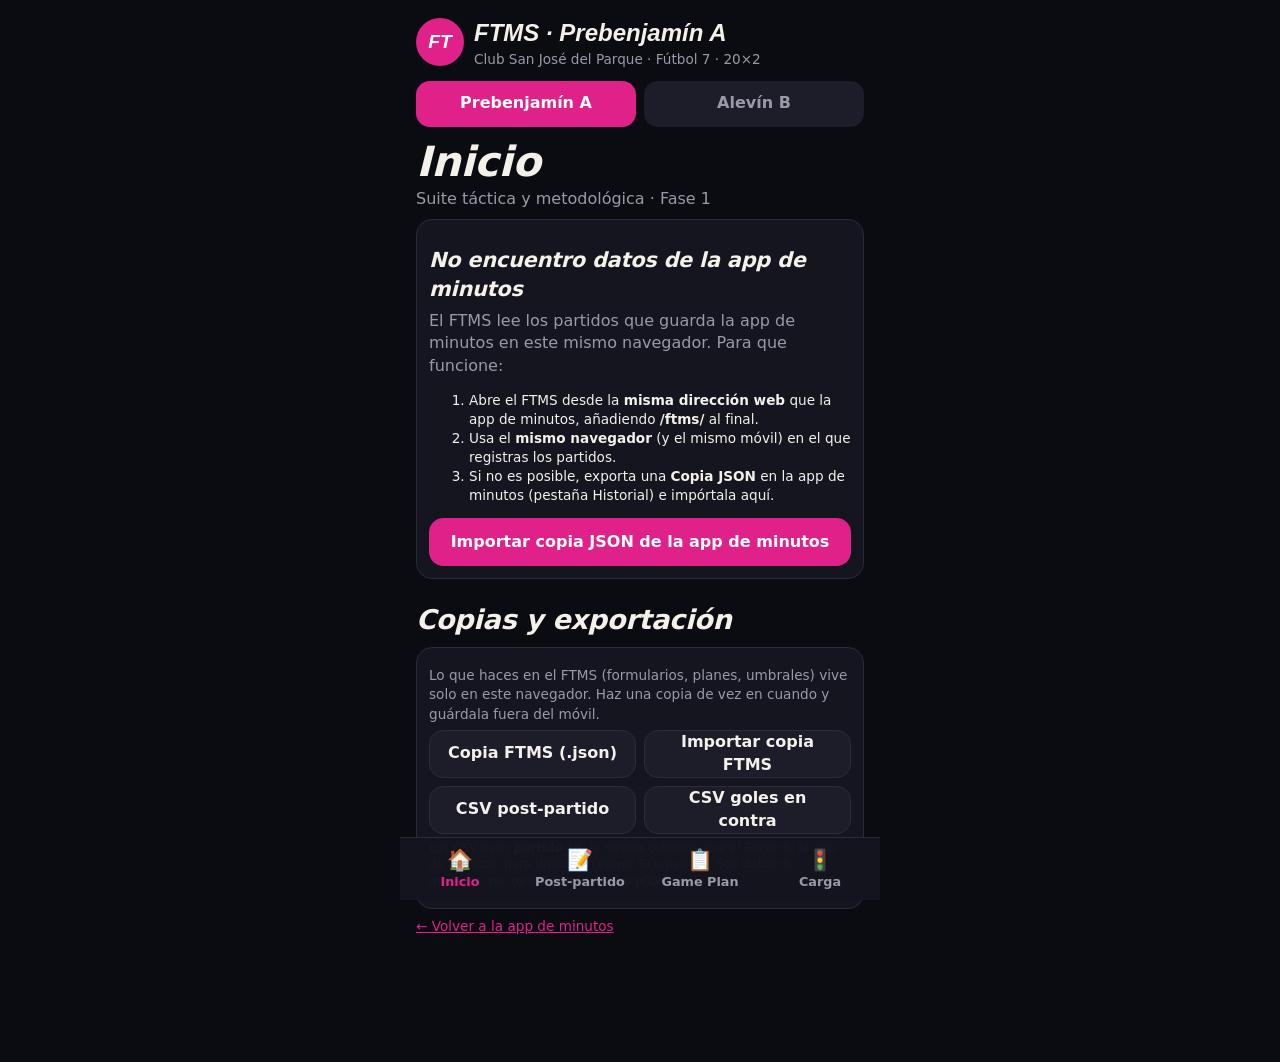
==== ftms/index.html @ c61c35ad "FTMS fase 1: mover a la carpeta ftms/ (index.html + sw.js) Co-Authored-By: Claude Opus 5.5 <noreply@" ====
<!doctype html>
<html lang="es">
<head>
<meta charset="utf-8">
<meta name="viewport" content="width=device-width,initial-scale=1,viewport-fit=cover">
<title>FTMS · San José del Parque</title>
<meta name="theme-color" content="#0b0b12">
<meta name="apple-mobile-web-app-capable" content="yes">
<meta name="mobile-web-app-capable" content="yes">
<meta name="apple-mobile-web-app-status-bar-style" content="black-translucent">
<meta name="apple-mobile-web-app-title" content="FTMS">
<script>
/* /ftms -> /ftms/ : sin la barra final, las rutas relativas (sw.js, ../) apuntarían a la raíz */
(function(){var p=location.pathname;if(!/\/$/.test(p)&&!/\.html?$/.test(p))location.replace(p+'/'+location.search+location.hash)})();
</script>
<style>
:root{--ink:#0b0b12;--panel:#15151f;--panel2:#1d1d2a;--line:#2b2b3b;--chalk:#f3f1ea;--mute:#9b99a8;--turf:#e0218a;--amber:#f4b53f;--red:#ef5350;--green:#3ecf8e;--blue:#5aa9ff}
*{box-sizing:border-box;-webkit-tap-highlight-color:transparent}
html,body{margin:0;background:var(--ink);color:var(--chalk);font-family:"Barlow",system-ui,-apple-system,"Segoe UI",Roboto,sans-serif;font-size:16px;line-height:1.4}
button,input,select,textarea{font:inherit;color:inherit}
button{cursor:pointer;border:0;background:none}
button:disabled{opacity:.4;cursor:default}
main{max-width:30rem;margin:0 auto;padding:16px 16px 120px}
h1,h2,h3{font-family:"Barlow Condensed","Barlow",system-ui,sans-serif;font-style:italic;font-weight:700;letter-spacing:-.01em;margin:0}
h1{font-size:2.6rem;line-height:1}
h2{font-size:1.7rem;margin:22px 0 8px}
h3{font-size:1.3rem;margin:14px 0 6px}
p{margin:6px 0}
.mute{color:var(--mute)}.small{font-size:.85rem}.xs{font-size:.75rem}.b{font-weight:700}
.card{background:var(--panel);border:1px solid var(--line);border-radius:16px;padding:12px;margin:8px 0}
.row{display:flex;align-items:center;gap:8px}.wrap{flex-wrap:wrap}.grow{flex:1;min-width:0}
.grid2{display:grid;grid-template-columns:1fr 1fr;gap:8px}
.btn{min-height:48px;border-radius:14px;padding:0 14px;background:var(--panel2);border:1px solid var(--line);font-weight:700}
.btn.pri{background:var(--turf);border-color:var(--turf);color:#fff}
.btn.ok{background:var(--green);border-color:var(--green);color:var(--ink)}
.btn.w{width:100%}
.chip{min-height:40px;padding:0 12px;border-radius:999px;background:var(--panel2);border:1px solid var(--line);font-weight:600;font-size:.9rem}
.chip.on{background:var(--turf);border-color:var(--turf);color:#fff}
.inp{width:100%;min-height:46px;border-radius:12px;background:var(--ink);border:1px solid var(--line);padding:0 12px;color:var(--chalk)}
textarea.inp{padding:10px 12px;min-height:80px;resize:vertical}
label.f{display:block;color:var(--mute);font-size:.85rem;margin-top:8px}
label.f>.inp{margin-top:4px;color:var(--chalk);font-size:1rem}
.tag{display:inline-block;padding:2px 10px;border-radius:999px;font-size:.78rem;font-weight:700}
.t-ok{background:var(--green);color:var(--ink)}.t-pend{background:var(--amber);color:var(--ink)}.t-mute{background:var(--line);color:var(--chalk)}
.res{display:inline-block;min-width:58px;text-align:center;padding:3px 10px;border-radius:999px;font-weight:700}
.res.G{background:var(--green);color:var(--ink)}.res.E{background:var(--amber);color:var(--ink)}.res.P{background:var(--red);color:var(--ink)}
.dot{display:inline-block;width:12px;height:12px;border-radius:50%;flex:none}
.d-rojo{background:var(--red)}.d-ambar{background:var(--amber)}.d-verde{background:var(--green)}.d-bajo{background:var(--blue)}.d-portero{background:var(--mute)}.d-nd{background:var(--line)}
.bar{height:6px;border-radius:6px;background:var(--ink);overflow:hidden;margin-top:6px}.bar>i{display:block;height:100%}
.item{border-left:4px solid var(--line);padding:8px 10px;background:var(--panel2);border-radius:10px;margin:8px 0}
.item.f{border-color:var(--green)}.item.m{border-color:var(--amber)}.item.s{border-color:var(--blue)}
.item .q{color:var(--mute);font-size:.85rem;margin-top:4px}
.item .t{font-size:.9rem;margin-top:6px}
header.top{display:flex;align-items:center;gap:10px;margin-bottom:12px}
header.top .logo{width:48px;height:48px;border-radius:50%;background:var(--turf);display:grid;place-items:center;font-family:"Barlow Condensed",sans-serif;font-weight:700;font-style:italic;font-size:1.2rem;color:#fff;flex:none}
.teams{display:grid;grid-template-columns:1fr 1fr;gap:8px;margin-bottom:14px}
.teams button{min-height:46px;border-radius:14px;font-weight:700;background:var(--panel2);color:var(--mute)}
.teams button.on{background:var(--turf);color:#fff}
nav{position:fixed;bottom:0;left:0;right:0;z-index:30;background:rgba(21,21,31,.97);border-top:1px solid var(--line);display:grid;grid-template-columns:repeat(4,1fr);max-width:30rem;margin:0 auto;padding-bottom:env(safe-area-inset-bottom)}
nav button{min-height:62px;font-weight:700;font-size:.8rem;color:var(--mute)}
nav button span{display:block;font-size:1.3rem;line-height:1.2}
nav button.on{color:var(--turf)}
#toast{position:fixed;left:50%;transform:translateX(-50%);bottom:90px;z-index:60;background:var(--chalk);color:var(--ink);font-weight:700;padding:8px 16px;border-radius:999px;max-width:90%;text-align:center;opacity:0;transition:opacity .2s;pointer-events:none}
.pitch{background:repeating-linear-gradient(180deg,#14532d 0 36px,#166534 36px 72px);border-radius:16px;padding:14px 6px;display:flex;flex-direction:column;gap:14px;border:2px solid rgba(255,255,255,.25)}
.prow{display:flex;justify-content:space-around;gap:4px}
.pl{display:flex;flex-direction:column;align-items:center;min-width:0;flex:1;max-width:96px}
.pl .sh{width:38px;height:38px;border-radius:50%;background:var(--turf);color:#fff;display:grid;place-items:center;font-weight:700;border:2px solid #fff}
.pl .sh.gk{background:var(--amber);color:var(--ink)}
.pl .nm{font-weight:700;font-size:.85rem;margin-top:3px;text-align:center;max-width:100%;overflow:hidden;text-overflow:ellipsis;white-space:nowrap;text-shadow:0 1px 2px #000}
.pl .ps{font-size:.68rem;color:#d1fae5}
.over{position:fixed;inset:0;z-index:50;background:var(--ink);overflow:auto}
.over main{padding-bottom:40px}
.big{font-size:1.25rem;font-weight:700}
.cons{counter-reset:c;list-style:none;padding:0;margin:0}
.cons li{counter-increment:c;display:flex;gap:10px;align-items:flex-start;font-size:1.25rem;font-weight:700;margin:10px 0}
.cons li::before{content:counter(c);flex:none;width:34px;height:34px;border-radius:50%;background:var(--turf);color:#fff;display:grid;place-items:center;font-family:"Barlow Condensed",sans-serif;font-style:italic}
table{width:100%;border-collapse:collapse;font-size:.88rem}
td,th{padding:6px 4px;border-top:1px solid var(--line);text-align:center}
th{color:var(--mute);font-weight:600;border-top:0}
td:first-child,th:first-child{text-align:left}
.num{font-variant-numeric:tabular-nums}
details>summary{cursor:pointer;font-weight:700}
a{color:var(--turf)}
</style>
</head>
<body>
<main id="app"></main>
<nav id="nav"></nav>
<div id="toast"></div>
<div id="over"></div>
<input id="impMin" type="file" accept=".json,application/json" hidden>
<input id="impFt" type="file" accept=".json,application/json" hidden>
<script>
'use strict';
/* ==========================================================
   FTMS · Football Tactical & Methodological Suite · Fase 1
   Club San José del Parque · Fútbol 7
   - LEE (nunca escribe) los datos de la app de minutos: localStorage 'f7minutos.club.v2'
   - Guarda lo suyo en 'ftms.v1'
   ========================================================== */
const SRC_KEY='f7minutos.club.v2',KEY='ftms.v1',VER=1;
const TEAMS={pre:{name:'Prebenjamín A',half:20,cat:'pre'},ale:{name:'Alevín B',half:25,cat:'ale'}};
const CATS={
 pre:{n:'Prebenjamín',foco:'Juegos reducidos, coordinación, mucha toma de decisión individual y muchos contactos con balón. Mensajes cortos y en positivo.'},
 ale:{n:'Alevín',foco:'Introducción a conceptos grupales: líneas de pase, apoyos, roles por posición y ayudas defensivas.'}};

/* ---- Sistemas de fútbol 7 (los mismos 8 de la app de minutos). formato:'F7' deja sitio para añadir F11 ---- */
const SIS={
 '3-2-1':{fmt:'F7',car:'Equilibrado',idea:'Tres defensas y dos medios: siempre hay apoyos por detrás del balón.',fu:['Vigilancia tras pérdida con 3 por detrás','Salida de balón con varias opciones'],de:['Poca gente en el área rival','El delantero se queda solo si los medios no llegan']},
 '3-1-2':{fmt:'F7',car:'Equilibrado',idea:'Tres atrás, un medio y dos puntas.',fu:['Dos delanteros para presionar la salida rival','Línea de 3 sólida'],de:['Un solo medio: el carril central se abre tras pérdida','Distancias largas entre defensa y ataque']},
 '2-2-2':{fmt:'F7',car:'Ofensivo',idea:'Bloques de dos en cada línea.',fu:['Muchos jugadores cerca del área rival','Parejas fáciles de entender'],de:['Solo 2 defensas: sufre en contraataques','Bandas defensivas descubiertas']},
 '2-3-1':{fmt:'F7',car:'Muy ofensivo',idea:'Línea de tres medios por delante de dos defensas.',fu:['Dominio del centro del campo','Muchas líneas de pase'],de:['Espalda de los medios muy expuesta','Exige mucho esfuerzo de vuelta']},
 '1-3-2':{fmt:'F7',car:'Ofensivo',idea:'Un solo defensa, tres medios y dos puntas.',fu:['Mucha gente para atacar y presionar'],de:['Un defensa para todo: cualquier pérdida es peligrosa']},
 '4-1-1':{fmt:'F7',car:'Defensivo',idea:'Cuatro defensas, un medio y un punta.',fu:['Área propia muy protegida','Defiende bien centros y bandas'],de:['Cuesta llegar arriba','El punta y el medio quedan aislados']},
 '2-1-3':{fmt:'F7',car:'Muy ofensivo',idea:'Tres delanteros por delante de un medio.',fu:['Presión alta con tres jugadores','Mucha presencia en área rival'],de:['Muy expuesto en transición defensiva','Un solo medio para cerrar el centro']},
 '3-3-0':{fmt:'F7',car:'Defensivo',idea:'Sin delantero fijo: tres atrás y tres medios.',fu:['Superioridad en el centro','Difícil de superar por dentro'],de:['Nadie fija a los defensas rivales','Pocos tiros']}};
const DL={1:['DFC'],2:['DFC','DFC'],3:['LI','DFC','LD'],4:['LI','DFC','DFC','LD']},ML={0:[],1:['MC'],2:['MC','MC'],3:['MI','MC','MD']},FL={0:[],1:['DC'],2:['EI','ED'],3:['EI','DC','ED']};
Object.keys(SIS).forEach(k=>{const[d,m,f]=k.split('-').map(Number),S=SIS[k],r=(s,n)=>Array.from({length:n},(_,i)=>s+i);
 S.lab=['Portero',...DL[d],...ML[m],...FL[f]];S.rows=[r(1+d+m,f),r(1+d,m),r(1,d),[0]].filter(x=>x.length);S.d=d;S.m=m;S.f=f});
const OFENS=k=>SIS[k]&&/fensivo/.test(SIS[k].car)&&SIS[k].car!=='Defensivo';

/* ---- opciones del formulario post-partido ---- */
const ZONAS=['Izquierda','Centro','Derecha'];
const PERD=['Salida','Medio','Ataque','Sin pérdida'];
const RANG=['0','1-2','3-5','6+'];
const PRES=['Baja','Media','Alta'];
const RAT=[['salida','Salida de balón','salida'],['ptp','Presión tras pérdida','transicion'],['repliegue','Repliegue y vuelta','repliegue'],['espacios','Ocupar espacios (amplitud)','espacios'],['final','Finalización','finalizacion'],['actitud','Actitud y comunicación','actitud']];

/* ---- utilidades ---- */
const $=s=>document.querySelector(s);
const esc=s=>String(s==null?'':s).replace(/[&<>"']/g,c=>({'&':'&amp;','<':'&lt;','>':'&gt;','"':'&quot;',"'":'&#39;'}[c]));
const pctS=(a,b)=>b?Math.round(a/b*100)+'%':'—';
const fdate=d=>{try{return new Date(d).toLocaleDateString('es-ES')}catch(e){return''}};
const ymd=d=>{try{return new Date(d).toLocaleDateString('sv-SE')}catch(e){return''}};
const C=(cat,pre,ale)=>cat==='pre'?pre:ale;
function toast(t){const e=$('#toast');e.textContent=t;e.style.opacity=1;clearTimeout(toast.t);toast.t=setTimeout(()=>e.style.opacity=0,2600)}
function dl(name,text,type){const a=document.createElement('a');a.href=URL.createObjectURL(new Blob([text],{type}));a.download=name;document.body.appendChild(a);a.click();setTimeout(()=>{URL.revokeObjectURL(a.href);a.remove()},1500)}

/* ---- estado propio ---- */
function loadState(){
 let s=null;try{s=JSON.parse(localStorage.getItem(KEY))}catch(e){}
 if(!s||s.ver!==VER)s={ver:VER};
 s.team=TEAMS[s.team]?s.team:'pre';s.tab=['inicio','post','plan','carga'].includes(s.tab)?s.tab:'inicio';
 s.post=s.post||{};s.plans=s.plans||{};s.imported=s.imported||null;
 s.cfg=Object.assign({win:3,red:85,amber:70,low:35},s.cfg||{});
 return s;
}
let ST=loadState(),SEL=null,OVER=null;
function save(){try{const o=Object.assign({},ST);localStorage.setItem(KEY,JSON.stringify(o))}catch(e){toast('⚠ No se pudo guardar: almacenamiento lleno. Exporta una copia FTMS.')}}

/* ==========================================================
   CONECTOR (solo lectura)
   ========================================================== */
function readSrc(){
 try{const raw=localStorage.getItem(SRC_KEY);if(raw){const a=JSON.parse(raw);if(a&&a.teams)return{all:a,origen:'directo'}}}catch(e){}
 if(ST.imported&&ST.imported.all&&ST.imported.all.teams)return{all:ST.imported.all,origen:'importado'};
 return{all:null,origen:null};
}
function normG(g,i){
 const acts=Array.isArray(g.acts)?g.acts:(g.shots||[]).map(s=>({k:'tiro',lado:s.lado,res:s.res,part:s.part,min:s.min,add:s.add||0,t:s.t||0}));
 return{id:String(g.id),n:i+1,date:g.date,rival:g.rival||'',jornada:g.jornada||'',comp:g.comp||'',loc:g.loc||'',total:+g.total||0,half:+g.half||0,gf:g.gf,gc:g.gc,sis:g.sis||'',
  sg:Array.isArray(g.sg)?g.sg:[],players:(g.players||[]).map(x=>({id:String(x.id),name:String(x.name||''),pos:String(x.pos||''),ms:+x.ms||0,titular:!!x.titular})),acts};
}
function team(id){
 const {all,origen}=readSrc();if(!all||!all.teams[id])return null;const t=all.teams[id];
 return{id,origen,cat:TEAMS[id].cat,half:TEAMS[id].half,enJuego:!!t.match,
  players:(t.players||[]).map(p=>({id:String(p.id),name:String(p.name||''),pos:String(p.pos||''),conv:p.conv!==false})),
  history:(t.history||[]).map(normG)};
}
function nameOf(T,id){const p=T.players.find(p=>p.id===id);if(p)return p.name;for(const g of T.history){const x=g.players.find(q=>q.id===id);if(x)return x.name}return'?'}
function short(T,id){
 if(!id)return'';const n=nameOf(T,id).trim(),[f,...r]=n.split(/\s+/);
 const dup=T.players.filter(p=>p.name.trim().split(/\s+/)[0]===f).length>1;
 return dup&&r.length?f+' '+r[0][0]+'.':f;
}
const pkey=(T,g)=>T.id+':'+g.id;
const formOf=(T,g)=>ST.post[pkey(T,g)];
const gkey=a=>String(a.t!=null?a.t:(a.part+'-'+a.min+'-'+(a.add||0)));

/* ==========================================================
   SEÑALES DE UN PARTIDO
   ========================================================== */
function sig(T,g){
 const A=g.acts,c=f=>A.filter(f).length,isG=l=>a=>a.k==='tiro'&&a.lado===l&&a.res==='gol';
 const s={};
 s.gf=g.gf!=null?+g.gf:c(isG('favor'));s.gc=g.gc!=null?+g.gc:c(isG('contra'));
 s.tpf=c(a=>a.k==='tiro'&&a.lado==='favor'&&a.res!=='fuera');s.tpc=c(a=>a.k==='tiro'&&a.lado==='contra'&&a.res!=='fuera');
 s.tff=c(a=>a.k==='tiro'&&a.lado==='favor'&&a.res==='fuera');s.tfc=c(a=>a.k==='tiro'&&a.lado==='contra'&&a.res==='fuera');
 s.parp=c(a=>a.k==='tiro'&&a.lado==='contra'&&a.res==='parada');
 s.cf=c(a=>a.k==='corner'&&a.lado==='favor');s.cc=c(a=>a.k==='corner'&&a.lado==='contra');
 s.of=c(a=>a.k==='ocasion'&&a.lado==='favor');s.oc=c(a=>a.k==='ocasion'&&a.lado==='contra');
 s.tiros=s.tpf+s.tff;s.tirosC=s.tpc+s.tfc;
 s.golesC=A.filter(isG('contra')).sort((a,b)=>(a.t||0)-(b.t||0));s.golesF=A.filter(isG('favor'));
 s.causas={};s.golesC.forEach(a=>{const k=a.orig||'Sin anotar';s.causas[k]=(s.causas[k]||0)+1});
 s.origenes={};s.golesF.forEach(a=>{const k=a.orig||'Sin anotar';s.origenes[k]=(s.origenes[k]||0)+1});
 const half=g.half||T.half,late=a=>a.add>0||(a.part===1?a.min>half-5:a.min>2*half-5);
 s.lateC=s.golesC.filter(late).length;s.lateF=s.golesF.filter(late).length;s.half=half;
 const fld=g.players.filter(x=>x.pos!=='Portero').map(x=>x.ms/60000),mean=fld.reduce((a,b)=>a+b,0)/Math.max(1,fld.length);
 s.minMean=mean;s.minSd=Math.sqrt(fld.reduce((a,b)=>a+(b-mean)*(b-mean),0)/Math.max(1,fld.length));
 s.pocos=g.players.filter(x=>x.pos!=='Portero'&&x.ms/60000<mean*0.5);
 const sg=g.sg.slice().sort((a,b)=>b.ms-a.ms);s.sisMain=sg.length?sg[0].f:(g.sis.split(' | ')[0]||'');
 s.res=s.gf>s.gc?'G':s.gf===s.gc?'E':'P';
 return s;
}
/* media de temporada sin el partido indicado */
function base(T,g){
 const H=T.history.filter(x=>x.id!==g.id);if(H.length<2)return null;
 const S=H.map(x=>sig(T,x)),av=k=>S.reduce((a,s)=>a+s[k],0)/S.length;
 return{n:H.length,tiros:av('tiros'),tirosC:av('tirosC'),gf:av('gf'),gc:av('gc'),of:av('of'),oc:av('oc')};
}
/* rendimiento por sistema en la temporada (minutos jugados y goles) */
function sisTemp(T){
 const o={};
 T.history.forEach(g=>{g.sg.forEach(s=>{const x=o[s.f]=o[s.f]||{ms:0,gf:0,gc:0};x.ms+=s.ms});
  g.acts.forEach(a=>{if(a.k==='tiro'&&a.res==='gol'&&a.form){const x=o[a.form]=o[a.form]||{ms:0,gf:0,gc:0};x[a.lado==='favor'?'gf':'gc']++}})});
 return o;
}

/* ==========================================================
   MOTOR DE REGLAS · informe post-partido
   Cada regla devuelve {t:'f'|'m', area, peso, titulo, dato, charla, tarea}
   t:'f' punto fuerte · t:'m' área de mejora. Todo explica el dato que la dispara.
   ========================================================== */
const TAREA={
 salida:{pre:'Rondo 3x1 con portero en la zona de inicio: salir conduciendo o pasando a quien esté libre (5-8\').',ale:'Salida 3+P contra 2 presionadores: fijar al que presiona y pasar al lado contrario (8-10\').'},
 transicion:{pre:'Juego 3x3 con la regla "¡robo!": al perder el balón, todos lo persiguen 5 segundos.',ale:'4x4 + comodines: 5 segundos de presión tras pérdida y siempre 2 jugadores por detrás del balón.'},
 repliegue:{pre:'Carrera de vuelta: tras cada tiro, el primero que llega a su mitad suma un punto.',ale:'Transición 4x3: al perder, volver por dentro hacia la portería propia antes de presionar.'},
 abp:{pre:'Córneres en juego: cada uno vigila a un rival y al balón, sin perderlos de vista.',ale:'Defensa de córner con roles: primer palo, segundo palo y rechace; rotar los roles.'},
 finalizacion:{pre:'Conducción + tiro: mirar la portería, elegir palo y tirar raso. Muchas repeticiones.',ale:'Centro atrás desde banda: atacar primer y segundo palo, tirar raso y cruzado.'},
 espacios:{pre:'Juego con 4 miniporterías: aprender a buscar el lado libre.',ale:'Posesión 4x4 por carriles: pisar las bandas para dar amplitud y alguien en profundidad.'},
 actitud:{pre:'Juego con "pide y nombra": antes de recibir, se dice el nombre del compañero.',ale:'Partido condicionado: el gol solo vale si antes ha habido una indicación en voz alta.'},
 ataque:{pre:'Juegos de 1x1 y 2x1 hacia portería: atreverse a regatear y tirar.',ale:'Ataque 3x2: buscar al compañero libre (tercer hombre) y terminar en tiro.'},
 defensa:{pre:'1x1 defensivo en pasillo: perfilarse y no tirarse al suelo.',ale:'Defensa 3x3 con ayudas: si un compañero es superado, el más cercano cubre.'},
 porteria:{pre:'Juegos de blocaje y caída lateral con balón blando.',ale:'Portero: blocaje, desvío y saque rápido con la mano al compañero libre.'}};
function rules(T,g,F){
 const s=sig(T,g),b=base(T,g),cat=T.cat,R=[],add=(o)=>{o.tarea=o.tarea||(TAREA[o.area]?TAREA[o.area][cat]:'');R.push(o)};
 const tp=s.causas['Pérdida de balón']||0,ca=s.causas['Contraataque']||0,trans=tp+ca;
 /* ---------- defensa ---------- */
 if(s.gc===0)add({t:'f',area:'defensa',peso:8,titulo:'Portería a cero',dato:`0 goles encajados con ${s.tirosC} tiros del rival.`,charla:C(cat,'¡Nadie nos marcó! Defendimos todos juntos.','Portería a cero: la defensa y las ayudas funcionaron.')});
 if(s.tpc>=3&&s.parp/s.tpc>=0.6)add({t:'f',area:'porteria',peso:5,titulo:'El portero sostuvo al equipo',dato:`${s.parp} paradas de ${s.tpc} tiros a puerta (${pctS(s.parp,s.tpc)}).`,charla:'El portero salvó varias ocasiones: reconocerlo delante del grupo.'});
 if(s.gc>=2&&trans>=2&&trans/s.gc>=0.5)add({t:'m',area:'transicion',peso:8+trans,titulo:'Goles tras perder el balón',dato:`${trans} de ${s.gc} goles en contra llegaron tras pérdida o contraataque.`,charla:C(cat,'Cuando perdemos la pelota, ¡a por ella enseguida!','Al perder: presión inmediata del más cercano y vigilancia de los que están detrás del balón.')});
 const abpC=s.causas['Balón parado']||0;
 if(abpC>=1&&(abpC>=2||abpC/Math.max(1,s.gc)>=0.4))add({t:'m',area:'abp',peso:6+abpC,titulo:'Balón parado defensivo',dato:`${abpC} gol${abpC>1?'es':''} en contra a balón parado (${s.cc} córneres del rival).`,charla:C(cat,'En los córneres, cada uno mira a su rival y al balón.','En balón parado cada uno tiene un rol: primer palo, segundo palo y rechace.')});
 const err=(s.causas['Error defensivo']||0)+(s.causas['Error del portero']||0);
 if(err>=2)add({t:'m',area:'actitud',peso:5+err,titulo:'Errores individuales',dato:`${err} goles en contra por errores defensivos o del portero.`,charla:C(cat,'Equivocarse está bien: lo importante es avisar y ayudar al compañero.','Ante la duda, comunicación: hablar ("¡mía!", "¡solo!") evita errores.'),tarea:TAREA.actitud[cat]});
 if(s.lateC>=2)add({t:'m',area:'actitud',peso:6,titulo:'Final de cada parte',dato:`${s.lateC} goles en contra en los últimos 5 minutos de alguna parte o en el añadido.`,charla:'Concentración hasta el pitido final: los últimos minutos también cuentan.'});
 if(s.oc>=3&&s.oc>s.of)add({t:'m',area:'defensa',peso:5,titulo:'Ocasiones claras concedidas',dato:`El rival tuvo ${s.oc} ocasiones claras por ${s.of} nuestras.`,charla:C(cat,'Cerca de nuestra portería, todos ayudamos a defender.','Juntar líneas: menos distancia entre defensas y medios.')});
 if(b&&s.tirosC>=b.tirosC*1.5&&s.tirosC>=6)add({t:'m',area:'defensa',peso:5,titulo:'Muchos tiros en contra',dato:`${s.tirosC} tiros del rival (media de la temporada: ${b.tirosC.toFixed(1)}).`,charla:C(cat,'Hay que llegar antes que el rival a tapar el tiro.','Cerrar el centro y obligar al rival a ir por fuera.')});
 /* ---------- ataque ---------- */
 if(s.gf>=2&&s.tpf>0&&s.gf/s.tpf>=0.5)add({t:'f',area:'finalizacion',peso:6+s.gf/2,titulo:'Eficacia de cara a puerta',dato:`${s.gf} goles en ${s.tpf} tiros a puerta (${pctS(s.gf,s.tpf)}).`,charla:C(cat,'Cuando tiramos a puerta, marcamos. ¡Hay que tirar más!','Buena definición: elegir bien el momento del tiro.')});
 if(s.tff>s.tpf&&s.tff>=3)add({t:'m',area:'finalizacion',peso:6+s.tff/2,titulo:'Puntería',dato:`Más tiros fuera (${s.tff}) que a puerta (${s.tpf}).`,charla:C(cat,'Antes de tirar, mirar la portería.','Tirar con el interior y raso: es más difícil fallar.')});
 if(b&&b.n>=2&&s.tiros>=b.tiros*1.3&&s.tiros>=5)add({t:'f',area:'ataque',peso:5,titulo:'Mucha llegada',dato:`${s.tiros} tiros (media de la temporada: ${b.tiros.toFixed(1)}).`,charla:'Llegamos mucho al área rival: seguir así.'});
 if(b&&b.n>=2&&s.tiros<=b.tiros*0.6&&b.tiros>=3)add({t:'m',area:'ataque',peso:6,titulo:'Llegamos poco',dato:`Solo ${s.tiros} tiros (media de la temporada: ${b.tiros.toFixed(1)}).`,charla:C(cat,'Atreverse: si estás cerca de la portería, ¡tira!','Más jugadores llegando al área cuando atacamos.')});
 if(!b&&s.tiros<=2)add({t:'m',area:'ataque',peso:4,titulo:'Llegamos poco',dato:`Solo ${s.tiros} tiro${s.tiros===1?'':'s'} en todo el partido.`,charla:C(cat,'Atreverse: si estás cerca de la portería, ¡tira!','Más jugadores llegando al área cuando atacamos.')});
 if(s.of>=3&&s.of>s.oc)add({t:'f',area:'ataque',peso:5,titulo:'Generamos ocasiones claras',dato:`${s.of} ocasiones claras por ${s.oc} del rival.`,charla:'Creamos muchas ocasiones: buen trabajo colectivo en ataque.'});
 const ctF=s.origenes['Contraataque']||0;
 if(ctF>=2)add({t:'f',area:'transicion',peso:6,titulo:'Contraataques',dato:`${ctF} goles a la contra.`,charla:C(cat,'Cuando robamos, ¡corremos rápido hacia la portería!','Tras robo, primer pase hacia delante: así marcamos.')});
 const abpF=(s.origenes['Córner']||0)+(s.origenes['Falta']||0);
 if(abpF>=1)add({t:'f',area:'abp',peso:4+abpF,titulo:'Balón parado a favor',dato:`${abpF} gol${abpF>1?'es':''} de córner o falta.`,charla:'El balón parado nos da goles: mantener lo que hacemos.'});
 if(s.res==='G'&&s.gf-s.gc>=3)add({t:'f',area:'actitud',peso:3,titulo:'Partido muy completo',dato:`Victoria ${s.gf}-${s.gc}.`,charla:'Buen partido de todos. Ahora, a seguir mejorando.'});
 /* ---------- formulario post-partido ---------- */
 if(F){
  const gs=s.golesC.map(a=>(F.goles||{})[gkey(a)]||{});
  const zs=gs.filter(x=>x.zona);
  if(zs.length>=2){const cnt={};zs.forEach(x=>cnt[x.zona]=(cnt[x.zona]||0)+1);const[z,n]=Object.entries(cnt).sort((a,b)=>b[1]-a[1])[0];
   if(n/zs.length>=0.6)add({t:'m',area:z==='Centro'?'defensa':'repliegue',peso:6+n,titulo:z==='Centro'?'Nos entran por el centro':`Nos atacan por la ${z.toLowerCase()}`,dato:`${n} de ${zs.length} goles en contra (con zona anotada) llegaron por ${z==='Centro'?'el carril central':'el carril '+z.toLowerCase()}.`,
    charla:z==='Centro'?C(cat,'Cerrar el medio: que el rival tenga que ir por la banda.','Los dos medios más cerca entre sí y de los centrales.'):C(cat,`Ayudar en la banda ${z.toLowerCase()}: nunca dejar a un compañero solo.`,`Basculación: si el balón va a la ${z.toLowerCase()}, todo el bloque se desplaza hacia ese lado.`)})}
  const sal=gs.filter(x=>x.perdida==='Salida').length;
  if(sal>=1)add({t:'m',area:'salida',peso:8+sal,titulo:'Pérdidas en la salida',dato:`${sal} gol${sal>1?'es':''} en contra tras perder el balón en nuestra salida.`,charla:C(cat,'En nuestra área: si no hay pase claro, ¡fuerte y lejos!','Salir con apoyos cerca y por fuera; si hay presión fuerte, jugar en largo.')});
  if(F.perd==='3-5'||F.perd==='6+')add({t:'m',area:'salida',peso:F.perd==='6+'?8:6,titulo:'Balones perdidos al iniciar',dato:`${F.perd} pérdidas en la salida (estimación del entrenador)${F.presion?' con presión rival '+F.presion.toLowerCase():''}.`,charla:C(cat,'Antes de recibir, mirar dónde está el rival.','Perfilarse antes de recibir y ofrecer siempre un apoyo al compañero.')});
  if((F.perd==='0'||F.perd==='1-2')&&F.presion==='Alta')add({t:'f',area:'salida',peso:7,titulo:'Salida limpia ante presión alta',dato:`Solo ${F.perd} pérdidas en la salida con el rival presionando arriba.`,charla:'Salimos jugando aunque el rival presionaba: ¡muy bien!'});
  if(F.recu==='3-5'||F.recu==='6+')add({t:'f',area:'transicion',peso:F.recu==='6+'?7:6,titulo:'Robos en campo rival',dato:`${F.recu} recuperaciones altas (estimación del entrenador).`,charla:C(cat,'Cuando perdemos, la recuperamos rápido: ¡seguir así!','Buena presión tras pérdida: recuperamos cerca de su portería.')});
  RAT.forEach(([k,lbl,area])=>{const v=+((F.rat||{})[k]||0);if(!v)return;
   if(v>=4)add({t:'f',area,peso:2+v,titulo:lbl,dato:`Valoración del entrenador: ${v}/5.`,charla:`${lbl}: buen nivel en este partido.`});
   if(v<=2)add({t:'m',area,peso:3+(3-v)*2,titulo:lbl,dato:`Valoración del entrenador: ${v}/5.`,charla:`${lbl}: lo trabajamos esta semana.`})});
 }
 return{s,b,R};
}
function pick(R,t){
 const L=R.filter(x=>x.t===t).sort((a,b)=>b.peso-a.peso),out=[],areas=new Set();
 L.forEach(x=>{if(out.length<3&&!areas.has(x.area)){out.push(x);areas.add(x.area)}});
 L.forEach(x=>{if(out.length<3&&!out.includes(x)&&!out.some(y=>y.titulo===x.titulo))out.push(x)});
 return out;
}
/* ---- ajuste táctico sugerido (sistema) ---- */
function sugSis(T,g,F,s){
 const out=[],cur=s.sisMain,S=SIS[cur],trans=(s.causas['Pérdida de balón']||0)+(s.causas['Contraataque']||0);
 const zs=F?s.golesC.map(a=>((F.goles||{})[gkey(a)]||{}).zona).filter(Boolean):[];
 const zc=z=>zs.filter(x=>x===z).length;
 if(S&&s.gc>=2&&trans/s.gc>=0.5&&(OFENS(cur)||S.d<=2))out.push({de:cur,a:'3-2-1',por:`${trans} de ${s.gc} goles en contra tras pérdida o contraataque jugando con ${cur} (${S.car.toLowerCase()}). Con 3-2-1 quedan tres jugadores por detrás del balón y dos medios para la vigilancia tras pérdida.`});
 if(S&&zs.length>=2&&zc('Centro')/zs.length>=0.6&&S.m<=1&&cur!=='3-2-1')out.push({de:cur,a:'3-2-1',por:`${zc('Centro')} de ${zs.length} goles por el carril central y un solo medio en ${cur}. Con dos medios por dentro (el "doble pivote" del F7) el centro queda más protegido.`});
 if(S&&zs.length>=2&&(zc('Izquierda')+zc('Derecha'))/zs.length>=0.7&&S.d<=2)out.push({de:cur,a:S.f>=2?'3-1-2':'3-2-1',por:`Los goles llegan por las bandas y ${cur} solo tiene ${S.d} defensa${S.d>1?'s':''}. Con línea de 3 (LI-DFC-LD) cada banda tiene su defensa.`});
 if(S&&s.tiros<=3&&!OFENS(cur))out.push({de:cur,a:cur==='3-2-1'||cur==='3-3-0'?'3-1-2':'3-2-1',por:`Solo ${s.tiros} tiros con ${cur} (${S.car.toLowerCase()}). Un punta más o un sistema menos conservador ayuda a llegar al área.`});
 const ST_=sisTemp(T),rows=Object.entries(ST_).filter(([k,o])=>o.ms>=40*60000).map(([k,o])=>({k,m:o.ms/60000,d:(o.gf-o.gc)/(o.ms/60000)*10}));
 const uniq=[];out.forEach(o=>{if(o.a!==o.de&&!uniq.some(u=>u.a===o.a)){const r=rows.find(x=>x.k===o.a);if(r)o.temp=`En la temporada, con ${o.a}: ${r.m.toFixed(0)} min y ${(r.d>0?'+':'')+r.d.toFixed(1)} goles de diferencia cada 10'.`;uniq.push(o)}});
 return uniq.slice(0,2);
}
/* ---- notas solo para el entrenador (no para la charla) ---- */
function cuaderno(T,g,s,F){
 const out=[];
 if(s.minMean>0){const cv=s.minSd/s.minMean;
  if(cv<=0.2)out.push(`Reparto de minutos equilibrado (desviación ${s.minSd.toFixed(1)}' sobre una media de ${s.minMean.toFixed(1)}').`);
  else if(cv>=0.35)out.push(`Reparto de minutos desigual (desviación ${s.minSd.toFixed(1)}'). Jugaron menos de la mitad de la media: ${s.pocos.map(x=>short(T,x.id)).join(', ')||'nadie'}.`)}
 const sa=s.causas['Sin anotar']||0;if(sa)out.push(`${sa} gol${sa>1?'es':''} en contra sin causa anotada en la app de minutos: el informe pierde precisión.`);
 if(s.golesC.length&&(!F||!F.goles||!Object.values(F.goles).some(x=>x.zona)))out.push('Falta la zona de los goles en contra en el formulario post-partido.');
 if(!F)out.push('Sin formulario post-partido: el informe solo usa los datos de la app de minutos.');
 return out;
}
function informeTxt(T,g,F){
 const {s,R}=rules(T,g,F),f=pick(R,'f'),m=pick(R,'m');
 const L=[`Charla · ${TEAMS[T.id].name} · ${g.rival||'Partido'} (${s.gf}-${s.gc}) · ${fdate(g.date)}`,'','LO QUE HICIMOS BIEN'];
 f.forEach((x,i)=>L.push(`${i+1}. ${x.titulo}: ${x.charla}`));if(!f.length)L.push('—');
 L.push('','LO QUE VAMOS A MEJORAR');m.forEach((x,i)=>L.push(`${i+1}. ${x.titulo}: ${x.charla}`,`   Tarea: ${x.tarea}`));if(!m.length)L.push('—');
 return L.join('\n');
}

/* ==========================================================
   SEMÁFORO DE CARGA (minutos)
   ========================================================== */
function carga(T){
 const H=T.history,N=Math.max(1,+ST.cfg.win||3),last=H.slice(-N),prev=H.slice(-2*N,-N),tot=a=>a.reduce((s,g)=>s+g.total,0);
 return T.players.map(p=>{
  const ms=g=>{const x=g.players.find(q=>q.id===p.id);return x?x.ms:0},conv=g=>g.players.some(q=>q.id===p.id);
  const lt=tot(last),lm=last.reduce((s,g)=>s+ms(g),0),pct=lt?lm/lt*100:0;
  const pt=tot(prev),pp=prev.length&&pt?prev.reduce((s,g)=>s+ms(g),0)/pt*100:null;
  let full=0;for(let i=H.length-1;i>=0;i--){const g=H[i];if(g.total&&ms(g)>=g.total*0.95)full++;else break}
  const cn=H.filter(conv).length,sm=H.reduce((s,g)=>s+ms(g),0),gk=p.pos==='Portero';
  let st='verde';
  if(!last.length)st='nd';else if(gk)st='portero';else if(pct>=ST.cfg.red)st='rojo';else if(pct>=ST.cfg.amber)st='ambar';else if(pct<ST.cfg.low)st='bajo';
  return{p,pct,pp,full,convL:last.filter(conv).length,nL:last.length,cn,media:cn?sm/cn/60000:0,total:sm/60000,st};
 });
}
const STL={rojo:['🔴','Riesgo de sobrecarga'],ambar:['🟠','Carga alta'],verde:['🟢','Carga normal'],bajo:['🔵','Pocos minutos'],portero:['⚪','Portero (juega todo)'],nd:['⚫','Sin datos']};

/* ==========================================================
   VISTAS
   ========================================================== */
function noData(){
 return`<div class="card"><h3>No encuentro datos de la app de minutos</h3>
 <p class="mute">El FTMS lee los partidos que guarda la app de minutos en este mismo navegador. Para que funcione:</p>
 <ol class="small"><li>Abre el FTMS desde la <b>misma dirección web</b> que la app de minutos, añadiendo <b>/ftms/</b> al final.</li>
 <li>Usa el <b>mismo navegador</b> (y el mismo móvil) en el que registras los partidos.</li>
 <li>Si no es posible, exporta una <b>Copia JSON</b> en la app de minutos (pestaña Historial) e impórtala aquí.</li></ol>
 <button data-a="impMin" class="btn pri w">Importar copia JSON de la app de minutos</button></div>`;
}
function vInicio(T){
 const {all,origen}=readSrc();
 let h=`<h1>Inicio</h1><p class="mute">Suite táctica y metodológica · Fase 1</p>`;
 if(!all)return h+noData()+vCopias();
 const H=T?T.history:[],last=H[H.length-1],pend=H.filter(g=>!formOf(T,g)).length;
 h+=`<div class="card"><div class="row"><span class="dot ${origen==='directo'?'d-verde':'d-ambar'}"></span><b class="grow">${origen==='directo'?'Conectado a la app de minutos':'Usando una copia importada'}</b></div>
  <p class="small mute">${origen==='directo'?'Lectura directa en este navegador. El FTMS nunca modifica los datos de la app de minutos.':`Copia importada el ${fdate(ST.imported.at)}. No se actualiza sola: importa una copia nueva tras cada partido.`}</p>
  <div class="grid2 small">${Object.keys(TEAMS).map(id=>{const t=all.teams[id];return`<div class="card" style="margin:0"><b>${TEAMS[id].name}</b><br><span class="mute">${(t&&t.history||[]).length} partidos · ${(t&&t.players||[]).length} jugadores</span></div>`}).join('')}</div>
  ${T&&T.enJuego?`<p class="small" style="color:var(--amber)">● Hay un partido en curso en la app de minutos. Aparecerá aquí cuando lo finalices.</p>`:''}
  ${origen==='importado'?`<button data-a="impMin" class="btn w" style="margin-top:8px">Importar copia más reciente</button>`:''}</div>`;
 if(!T)return h+vCopias();
 h+=`<h2>${TEAMS[T.id].name}</h2><p class="small mute">Enfoque ${CATS[T.cat].n}: ${CATS[T.cat].foco}</p>`;
 if(last){const s=sig(T,last),f=formOf(T,last);
  h+=`<div class="card"><div class="row"><div class="grow"><div class="mute small">Último partido · P${last.n}${last.jornada?' · J'+esc(last.jornada):''}</div><div class="big">${esc(last.rival||'Partido')}</div><div class="mute small">${fdate(last.date)}</div></div><span class="res ${s.res}">${s.gf} - ${s.gc}</span></div>
  <div class="grid2" style="margin-top:10px"><button data-a="open" data-id="${esc(last.id)}" class="btn ${f?'':'pri'}">${f?'Ver informe':'Formulario + informe'}</button><button data-a="tab" data-id="plan" class="btn">Game Plan</button></div></div>`;
 }else h+=`<div class="card mute">Aún no hay partidos de este equipo. Cuando finalices uno en la app de minutos, aparecerá aquí.</div>`;
 if(pend)h+=`<div class="card row"><span class="tag t-pend">${pend}</span><span class="grow small">partido${pend>1?'s':''} sin formulario post-partido</span><button data-a="tab" data-id="post" class="btn">Ver</button></div>`;
 const C_=carga(T),al=C_.filter(x=>x.st==='rojo'||x.st==='bajo');
 if(al.length)h+=`<div class="card"><b>Semáforo de carga</b><p class="small">${al.map(x=>`${STL[x.st][0]} ${esc(short(T,x.p.id))}`).join(' · ')}</p><button data-a="tab" data-id="carga" class="btn w">Ver semáforo</button></div>`;
 return h+vCopias();
}
function vCopias(){
 return`<h2>Copias y exportación</h2><div class="card"><p class="small mute">Lo que haces en el FTMS (formularios, planes, umbrales) vive solo en este navegador. Haz una copia de vez en cuando y guárdala fuera del móvil.</p>
 <div class="grid2"><button data-a="expFt" class="btn">Copia FTMS (.json)</button><button data-a="impFt" class="btn">Importar copia FTMS</button>
 <button data-a="csvPost" class="btn">CSV post-partido</button><button data-a="csvGol" class="btn">CSV goles en contra</button></div>
 <p class="xs mute">Los CSV usan <b>partido_id</b>, la misma columna que el Excel de la app de minutos, para unirlos en Power BI o pandas. Son datos de menores: no los subas a servicios públicos.</p></div>
 <p class="small"><a href="../">← Volver a la app de minutos</a></p>`;
}
function vPostList(T){
 let h=`<h1>Post-partido</h1><p class="mute">Completa el formulario (1-2 minutos) y obtén el informe con 3 puntos fuertes y 3 de mejora para la primera charla de la semana.</p>`;
 if(!T.history.length)return h+`<div class="card mute">Aún no hay partidos de este equipo.</div>`;
 h+=T.history.slice().reverse().map(g=>{const s=sig(T,g),f=formOf(T,g);
  return`<button data-a="open" data-id="${esc(g.id)}" class="card row" style="width:100%;text-align:left"><div class="grow"><div class="b">P${g.n}${g.jornada?' · J'+esc(g.jornada):''} · ${esc(g.rival||'Partido')}</div><div class="mute small">${fdate(g.date)}${g.comp?' · '+esc(g.comp):''}</div></div>
  <span class="tag ${f?'t-ok':'t-pend'}">${f?'Hecho':'Pendiente'}</span><span class="res ${s.res}">${s.gf}-${s.gc}</span></button>`}).join('');
 return h;
}
const chipSet=(k,arr,cur,extra)=>`<div class="row wrap">${arr.map(v=>`<button data-a="fset" data-k="${k}" data-v="${esc(v)}" class="chip ${cur===v?'on':''}">${esc(v)}</button>`).join('')}${extra||''}</div>`;
function vPost(T,g){
 const s=sig(T,g),F=formOf(T,g)||{},has=!!formOf(T,g);
 let h=`<button data-a="back" class="btn">← Partidos</button>
 <div class="card" style="margin-top:12px"><div class="row"><div class="grow"><div class="mute small">P${g.n}${g.jornada?' · J'+esc(g.jornada):''} · ${fdate(g.date)}${g.loc?' · '+esc(g.loc):''}</div><div class="big">${esc(g.rival||'Partido')}</div></div><span class="res ${s.res}">${s.gf} - ${s.gc}</span></div>
 <table class="num" style="margin-top:8px"><tr><th></th><th>Nosotros</th><th>Rival</th></tr>
 <tr><td>Tiros a puerta</td><td>${s.tpf}</td><td>${s.tpc}</td></tr><tr><td>Tiros fuera</td><td>${s.tff}</td><td>${s.tfc}</td></tr>
 <tr><td>Ocasiones claras</td><td>${s.of}</td><td>${s.oc}</td></tr><tr><td>Córneres</td><td>${s.cf}</td><td>${s.cc}</td></tr></table>
 <p class="small mute">Sistema principal: <b>${esc(s.sisMain||'—')}</b>${SIS[s.sisMain]?' · '+SIS[s.sisMain].car:''}</p></div>
 <h2>Formulario post-partido</h2><p class="small mute">Todo es opcional. Cuanto más rellenes, mejor razona el informe. Se guarda al tocar.</p>`;
 /* goles en contra */
 h+=`<div class="card"><h3 style="margin-top:0">Goles en contra</h3>`;
 if(!s.golesC.length)h+=`<p class="mute small">No hay goles en contra registrados en este partido.</p>`;
 s.golesC.forEach((a,i)=>{const k=gkey(a),x=(F.goles||{})[k]||{};
  h+=`<div style="border-top:1px solid var(--line);padding-top:8px;margin-top:8px"><div class="b">Gol ${i+1} · min ${a.min}${a.add?'+'+a.add:''}'${a.orig?` · <span class="mute">${esc(a.orig)}</span>`:''}</div>
  <div class="small mute" style="margin-top:4px">¿Por qué carril llegó?</div><div class="row wrap">${ZONAS.map(z=>`<button data-a="gset" data-g="${esc(k)}" data-k="zona" data-v="${z}" class="chip ${x.zona===z?'on':''}">${z}</button>`).join('')}</div>
  <div class="small mute" style="margin-top:6px">¿Dónde perdimos el balón antes del gol?</div><div class="row wrap">${PERD.map(z=>`<button data-a="gset" data-g="${esc(k)}" data-k="perdida" data-v="${z}" class="chip ${x.perdida===z?'on':''}">${z}</button>`).join('')}</div></div>`});
 if(s.golesC.length&&g.acts.some(a=>a.k==='tiro'&&a.lado==='contra'&&a.res==='gol'&&a.t==null))h+=`<p class="xs mute">Partido antiguo: algunos goles no tienen marca de tiempo.</p>`;
 h+=`</div>`;
 /* juego y rival */
 h+=`<div class="card"><h3 style="margin-top:0">Juego</h3>
 <div class="small mute">Pérdidas en nuestra salida (estimación)</div>${chipSet('perd',RANG,F.perd)}
 <div class="small mute" style="margin-top:8px">Recuperaciones en campo rival (estimación)</div>${chipSet('recu',RANG,F.recu)}
 <h3>Rival</h3><div class="small mute">Presión del rival</div>${chipSet('presion',PRES,F.presion)}
 <label class="f">Sistema del rival<select data-f="sisR" class="inp"><option value=""></option>${Object.keys(SIS).map(k=>`<option ${F.sisR===k?'selected':''}>${k}</option>`).join('')}<option ${F.sisR==='Otro'?'selected':''}>Otro</option></select></label></div>`;
 /* valoraciones */
 h+=`<div class="card"><h3 style="margin-top:0">Valoración del equipo (1-5)</h3>`+RAT.map(([k,l])=>{const v=+((F.rat||{})[k]||0);
  return`<div class="row" style="margin-top:6px"><span class="grow small">${l}</span>${[1,2,3,4,5].map(n=>`<button data-a="fset" data-k="rat.${k}" data-v="${n}" class="chip ${v===n?'on':''}" style="min-width:40px;padding:0">${n}</button>`).join('')}</div>`}).join('')+
 `<label class="f">Nota del partido (opcional)<textarea data-f="nota" class="inp" placeholder="Ideas para la semana">${esc(F.nota||'')}</textarea></label>
 <p class="xs mute">No escribas aquí datos de salud de los jugadores.</p>
 ${has?`<button data-a="fdel" class="btn w" style="margin-top:8px;color:var(--red)">Borrar este formulario</button>`:''}</div>`;
 return h+vInforme(T,g,has?F:null);
}
function vInforme(T,g,F){
 const {s,R}=rules(T,g,F),f=pick(R,'f'),m=pick(R,'m'),ss=sugSis(T,g,F,s),cu=cuaderno(T,g,s,F);
 const it=(x,c)=>`<div class="item ${c}"><div class="b">${esc(x.titulo)}</div><div class="q">Dato: ${esc(x.dato)}</div><div class="t">💬 ${esc(x.charla)}</div>${c==='m'&&x.tarea?`<div class="t">🏃 <b>Tarea:</b> ${esc(x.tarea)}</div>`:''}</div>`;
 let h=`<h2>Informe para la charla</h2><p class="small mute">Generado por reglas a partir de los datos. Cada punto dice qué dato lo provoca: revísalo con tu criterio.</p>
 <h3>✅ Lo que hicimos bien</h3>${f.map(x=>it(x,'f')).join('')||'<p class="mute small">No hay datos suficientes para destacar puntos fuertes. Completa el formulario.</p>'}
 ${f.length&&f.length<3?`<p class="xs mute">Solo ${f.length} punto${f.length>1?'s':''} con datos que lo respalden.</p>`:''}
 <h3>🎯 Lo que vamos a mejorar</h3>${m.map(x=>it(x,'m')).join('')||'<p class="mute small">No hay datos suficientes para señalar mejoras. Completa el formulario.</p>'}
 ${m.length&&m.length<3?`<p class="xs mute">Solo ${m.length} punto${m.length>1?'s':''} con datos que lo respalden.</p>`:''}`;
 if(ss.length)h+=`<h3>♟️ Ajuste táctico sugerido</h3>`+ss.map(o=>`<div class="item s"><div class="b">${esc(o.de)} → ${esc(o.a)} <span class="mute small">(${esc(SIS[o.a].car)})</span></div><div class="t">${esc(o.por)}</div>${o.temp?`<div class="q">${esc(o.temp)}</div>`:''}</div>`).join('')+`<p class="xs mute">Indicio con pocos partidos: en edades formativas el sistema importa menos que los principios. Pruébalo en entrenamiento antes que en partido.</p>`;
 if(cu.length)h+=`<h3>📒 Solo para el entrenador</h3><div class="card small">${cu.map(x=>`<p>• ${esc(x)}</p>`).join('')}</div>`;
 h+=`<div class="grid2" style="margin-top:10px"><button data-a="copy" data-id="${esc(g.id)}" class="btn pri">Copiar charla</button><button data-a="toPlan" data-id="${esc(g.id)}" class="btn">Mejoras → Game Plan</button></div>`;
 return h;
}
/* ---- Game Plan ---- */
function planOf(T){
 let P=ST.plans[T.id];
 if(!P){P=ST.plans[T.id]={rival:'',fecha:'',sis:'3-2-1',xi:Array(7).fill(''),abp:{cf:'',ff:'',pen:'',m1:'',m2:'',m3:''},cons:['','',''],nota:''}}
 if(!SIS[P.sis])P.sis='3-2-1';
 return P;
}
function optsPl(T,cur,CG,incl){
 return`<option value=""></option>`+T.players.filter(p=>p.conv||p.id===cur||incl).map(p=>{const c=CG.find(x=>x.p.id===p.id);return`<option value="${esc(p.id)}" ${cur===p.id?'selected':''}>${c?STL[c.st][0]+' ':''}${esc(p.name)}${p.pos?' · '+esc(p.pos):''}</option>`}).join('');
}
function vPlan(T){
 const P=planOf(T),S=SIS[P.sis],CG=carga(T),dup=P.xi.filter((x,i)=>x&&P.xi.indexOf(x)!==i);
 const last=T.history[T.history.length-1],sugs=[];
 if(last){const{R}=rules(T,last,formOf(T,last)||null);pick(R,'m').forEach(x=>sugs.push(x.charla))}
 let h=`<h1>Game Plan</h1><p class="mute">Prepara el partido y ábrelo en grande en el banquillo.</p>
 <button data-a="match" class="btn pri w" style="margin-top:8px">▶ Abrir vista de partido</button>
 <div class="card"><label class="f">Rival<input data-p="rival" value="${esc(P.rival)}" class="inp"></label>
 <label class="f">Fecha<input data-p="fecha" type="date" value="${esc(P.fecha)}" class="inp"></label>
 <label class="f">Sistema inicial<select data-p="sis" class="inp">${Object.keys(SIS).map(k=>`<option value="${k}" ${P.sis===k?'selected':''}>${k} · ${SIS[k].car}</option>`).join('')}</select></label>
 <p class="small mute" style="margin-top:8px">${esc(S.idea)}<br>✔ ${S.fu.map(esc).join(' · ')}<br>✖ ${S.de.map(esc).join(' · ')}</p></div>
 <h2>Alineación</h2><p class="small mute">Solo convocados. El color es el semáforo de carga. Recuerda marcar luego los titulares en la app de minutos: el FTMS no la modifica.</p><div class="card">`;
 S.lab.forEach((l,i)=>{h+=`<label class="f">${i+1}. ${l}<select data-xi="${i}" class="inp">${optsPl(T,P.xi[i],CG)}</select></label>`});
 if(dup.length)h+=`<p class="small" style="color:var(--red)">Hay un jugador repetido en la alineación.</p>`;
 h+=`</div><h2>Balón parado</h2><div class="card">
 <label class="f">Lanzador de córners a favor<select data-ab="cf" class="inp">${optsPl(T,P.abp.cf,CG)}</select></label>
 <label class="f">Lanzador de faltas<select data-ab="ff" class="inp">${optsPl(T,P.abp.ff,CG)}</select></label>
 <label class="f">Penaltis<select data-ab="pen" class="inp">${optsPl(T,P.abp.pen,CG)}</select></label>
 <h3>Córner en contra</h3>
 <label class="f">Primer palo<select data-ab="m1" class="inp">${optsPl(T,P.abp.m1,CG)}</select></label>
 <label class="f">Segundo palo<select data-ab="m2" class="inp">${optsPl(T,P.abp.m2,CG)}</select></label>
 <label class="f">Rechace (frontal)<select data-ab="m3" class="inp">${optsPl(T,P.abp.m3,CG)}</select></label></div>
 <h2>3 consignas clave</h2><div class="card">${[0,1,2].map(i=>`<label class="f">Consigna ${i+1}<input data-c="${i}" value="${esc(P.cons[i])}" maxlength="90" class="inp"></label>`).join('')}
 ${sugs.length?`<div class="small mute" style="margin-top:10px">Sugerencias del último informe (toca para añadir):</div><div class="row wrap" style="margin-top:4px">${sugs.map((x,i)=>`<button data-a="sugc" data-id="${i}" class="chip" style="text-align:left;height:auto;padding:6px 12px">${esc(x)}</button>`).join('')}</div>`:''}
 <label class="f">Nota (solo staff)<textarea data-p="nota" class="inp">${esc(P.nota)}</textarea></label></div>
 <button data-a="pclear" class="btn w" style="margin-top:8px">Empezar un plan nuevo</button>`;
 vPlan.sugs=sugs;
 return h;
}
function vMatchView(T){
 const P=planOf(T),S=SIS[P.sis],sh=id=>id?esc(short(T,id)):'—';
 const tok=i=>`<div class="pl"><div class="sh ${i===0?'gk':''}">${P.xi[i]?esc(short(T,P.xi[i])[0]):'?'}</div><div class="nm">${sh(P.xi[i])}</div><div class="ps">${S.lab[i]}</div></div>`;
 return`<main><div class="row"><div class="grow"><div class="mute small">${TEAMS[T.id].name}${P.fecha?' · '+fdate(P.fecha+'T12:00'):''}</div><h1>${esc(P.rival||'Partido')}</h1></div><button data-a="closeM" class="btn">Cerrar</button></div>
 <div class="row" style="margin:8px 0"><span class="tag t-mute">${esc(P.sis)}</span><span class="small mute">${esc(S.car)}</span></div>
 <div class="pitch">${S.rows.map(r=>`<div class="prow">${r.map(tok).join('')}</div>`).join('')}</div>
 <h2>Consignas</h2><ol class="cons">${P.cons.filter(x=>x.trim()).map(x=>`<li>${esc(x)}</li>`).join('')||'<li class="mute">Sin consignas</li>'}</ol>
 <h2>Balón parado</h2><div class="card"><div class="grid2 big" style="font-size:1.05rem">
  <div><span class="mute small">Córner a favor</span><br>${sh(P.abp.cf)}</div><div><span class="mute small">Faltas</span><br>${sh(P.abp.ff)}</div>
  <div><span class="mute small">Penalti</span><br>${sh(P.abp.pen)}</div><div></div>
  <div><span class="mute small">1er palo (en contra)</span><br>${sh(P.abp.m1)}</div><div><span class="mute small">2º palo</span><br>${sh(P.abp.m2)}</div>
  <div><span class="mute small">Rechace</span><br>${sh(P.abp.m3)}</div></div></div></main>`;
}
/* ---- Semáforo ---- */
function vCarga(T){
 const L=carga(T),ord={rojo:0,ambar:1,bajo:2,verde:3,portero:4,nd:5},cf=ST.cfg;
 let h=`<h1>Carga</h1><p class="mute">Porcentaje de los minutos disputados en los últimos ${cf.win} partidos del equipo. Es una referencia por minutos, no una medida médica.</p>
 <div class="card small"><div class="row wrap">${Object.entries(STL).filter(([k])=>k!=='nd').map(([k,[e,t]])=>`<span>${e} ${t}</span>`).join(' · ')}</div>
 <details style="margin-top:8px"><summary>Ajustar umbrales</summary>
 <label class="f">Ventana (partidos)<select data-cfg="win" class="inp">${[2,3,4,5].map(v=>`<option ${+cf.win===v?'selected':''}>${v}</option>`).join('')}</select></label>
 <label class="f">🔴 desde (%)<input data-cfg="red" type="number" min="50" max="100" value="${cf.red}" class="inp"></label>
 <label class="f">🟠 desde (%)<input data-cfg="amber" type="number" min="30" max="100" value="${cf.amber}" class="inp"></label>
 <label class="f">🔵 por debajo de (%)<input data-cfg="low" type="number" min="0" max="80" value="${cf.low}" class="inp"></label></details></div>`;
 if(!T.history.length)return h+`<div class="card mute">Aún no hay partidos.</div>`;
 h+=L.sort((a,b)=>ord[a.st]-ord[b.st]||b.pct-a.pct).map(x=>{const col={rojo:'var(--red)',ambar:'var(--amber)',verde:'var(--green)',bajo:'var(--blue)',portero:'var(--mute)',nd:'var(--line)'}[x.st];
  const tr=x.pp==null?'':x.pct-x.pp>10?' ↑':x.pp-x.pct>10?' ↓':' →';
  return`<div class="card"><div class="row"><span class="dot d-${x.st}"></span><b class="grow">${esc(x.p.name)}</b><span class="num big">${Math.round(x.pct)}%<span class="small mute">${tr}</span></span></div>
  <div class="bar"><i style="width:${Math.min(100,x.pct)}%;background:${col}"></i></div>
  <div class="xs mute" style="margin-top:6px">${STL[x.st][1]} · convocado ${x.convL}/${x.nL} recientes · media ${x.media.toFixed(1)}' por convocatoria · ${Math.round(x.total)}' en la temporada${x.full>=2&&x.st!=='portero'?` · <b style="color:var(--amber)">${x.full} partidos seguidos completos</b>`:''}${x.p.conv?'':' · no convocado ahora'}</div></div>`}).join('');
 return h+`<p class="xs mute">↑ ↓ comparan con los ${cf.win} partidos anteriores. Un no convocado cuenta como 0 minutos: revisa el motivo antes de sacar conclusiones.</p>`;
}

/* ---- render ---- */
function render(){
 const T=team(ST.team);
 const head=`<header class="top"><div class="logo">FT</div><div class="grow"><div class="big" style="font-family:'Barlow Condensed',sans-serif;font-style:italic;font-size:1.5rem">FTMS · ${TEAMS[ST.team].name}</div><div class="mute small">Club San José del Parque · Fútbol 7 · ${TEAMS[ST.team].half}×2</div></div></header>
 <div class="teams">${Object.keys(TEAMS).map(id=>`<button data-a="team" data-id="${id}" class="${ST.team===id?'on':''}">${TEAMS[id].name}</button>`).join('')}</div>`;
 let v;
 if(!T&&ST.tab!=='inicio')v=`<h1>FTMS</h1>`+noData();
 else if(ST.tab==='inicio')v=vInicio(T);
 else if(ST.tab==='post'){const g=SEL&&T.history.find(x=>x.id===SEL);v=g?vPost(T,g):vPostList(T)}
 else if(ST.tab==='plan')v=vPlan(T);
 else v=vCarga(T);
 $('#app').innerHTML=head+v;
 $('#nav').innerHTML=[['inicio','🏠','Inicio'],['post','📝','Post-partido'],['plan','📋','Game Plan'],['carga','🚦','Carga']].map(([id,i,l])=>`<button data-a="tab" data-id="${id}" class="${ST.tab===id?'on':''}"><span>${i}</span>${l}</button>`).join('');
 $('#over').innerHTML=OVER&&T?`<div class="over">${vMatchView(T)}</div>`:'';
}

/* ==========================================================
   ACCIONES
   ========================================================== */
function form(T,g){const k=pkey(T,g);return ST.post[k]=ST.post[k]||{goles:{},rat:{},at:Date.now()}}
function csvQ(v){v=String(v==null?'':v);return /[",\n\r;]/.test(v)?'"'+v.replace(/"/g,'""')+'"':v}
const csv=(H,R)=>'﻿'+[H.join(','),...R.map(r=>H.map(c=>csvQ(r[c])).join(','))].join('\r\n');
function allRows(fn){const R=[];Object.keys(TEAMS).forEach(id=>{const T=team(id);if(T)T.history.forEach(g=>{const F=formOf(T,g);if(F)fn(T,g,F,R)})});return R}
function exportPost(){
 const H=['equipo','partido_id','partido_n','fecha','rival','perdidas_salida','recuperaciones_altas','presion_rival','sistema_rival',...RAT.map(r=>'val_'+r[0]),'nota'];
 const R=allRows((T,g,F,R)=>R.push({equipo:TEAMS[T.id].name,partido_id:g.id,partido_n:g.n,fecha:ymd(g.date),rival:g.rival,perdidas_salida:F.perd||'',recuperaciones_altas:F.recu||'',presion_rival:F.presion||'',sistema_rival:F.sisR||'',...Object.fromEntries(RAT.map(r=>['val_'+r[0],(F.rat||{})[r[0]]||''])),nota:F.nota||''}));
 if(!R.length){toast('Aún no hay formularios');return}dl('ftms-postpartido.csv',csv(H,R),'text/csv');
}
function exportGol(){
 const H=['equipo','partido_id','partido_n','fecha','rival','parte','minuto','anadido','causa','zona','perdida_previa'];
 const R=allRows((T,g,F,R)=>sig(T,g).golesC.forEach(a=>{const x=(F.goles||{})[gkey(a)]||{};R.push({equipo:TEAMS[T.id].name,partido_id:g.id,partido_n:g.n,fecha:ymd(g.date),rival:g.rival,parte:a.part,minuto:a.min,anadido:a.add||0,causa:a.orig||'',zona:x.zona||'',perdida_previa:x.perdida||''})}));
 if(!R.length){toast('No hay goles en contra con formulario');return}dl('ftms-goles-contra.csv',csv(H,R),'text/csv');
}
function copyText(t){
 const fb=()=>{const a=document.createElement('textarea');a.value=t;document.body.appendChild(a);a.select();try{document.execCommand('copy');toast('Charla copiada')}catch(e){toast('No se pudo copiar')}a.remove()};
 if(navigator.clipboard&&navigator.clipboard.writeText)navigator.clipboard.writeText(t).then(()=>toast('Charla copiada'),fb);else fb();
}
let WL=null;
async function wake(on){try{if(on&&navigator.wakeLock)WL=await navigator.wakeLock.request('screen');else if(WL){await WL.release();WL=null}}catch(e){}}

document.addEventListener('click',ev=>{
 const b=ev.target.closest('[data-a]');if(!b||b.disabled)return;
 const a=b.dataset.a,id=b.dataset.id,T=team(ST.team);
 if(a==='tab'){ST.tab=id;SEL=null;scrollTo(0,0)}
 else if(a==='team'){ST.team=id;SEL=null}
 else if(a==='open'){ST.tab='post';SEL=id;scrollTo(0,0)}
 else if(a==='back'){SEL=null}
 else if(a==='fset'||a==='gset'){
  const g=T.history.find(x=>x.id===SEL);if(!g)return;const F=form(T,g),k=b.dataset.k,v=b.dataset.v;
  if(a==='gset'){const x=F.goles[b.dataset.g]=F.goles[b.dataset.g]||{};x[k]=x[k]===v?'':v}
  else if(k.startsWith('rat.')){const r=k.slice(4);F.rat[r]=+F.rat[r]===+v?0:+v}
  else F[k]=F[k]===v?'':v;
  F.at=Date.now();
 }
 else if(a==='fdel'){const g=T.history.find(x=>x.id===SEL);if(g&&confirm('¿Borrar el formulario de este partido?'))delete ST.post[pkey(T,g)]}
 else if(a==='copy'){const g=T.history.find(x=>x.id===id);if(g)copyText(informeTxt(T,g,formOf(T,g)||null));return}
 else if(a==='toPlan'){const g=T.history.find(x=>x.id===id);if(!g)return;const P=planOf(T),{R}=rules(T,g,formOf(T,g)||null),m=pick(R,'m');
  let n=0;m.forEach(x=>{const i=P.cons.findIndex(c=>!c.trim());if(i>=0&&!P.cons.includes(x.charla)){P.cons[i]=x.charla.slice(0,90);n++}});
  toast(n?`${n} consigna${n>1?'s':''} añadida${n>1?'s':''} al Game Plan`:'No hay huecos libres en las consignas');ST.tab='plan';SEL=null}
 else if(a==='sugc'){const P=planOf(T),x=(vPlan.sugs||[])[+id];if(!x)return;const i=P.cons.findIndex(c=>!c.trim());if(i<0){toast('Las 3 consignas están ocupadas');return}P.cons[i]=x.slice(0,90)}
 else if(a==='pclear'){if(confirm('¿Empezar un plan nuevo? Se borra el plan actual de este equipo.'))delete ST.plans[T.id]}
 else if(a==='match'){OVER=true;wake(true);scrollTo(0,0)}
 else if(a==='closeM'){OVER=null;wake(false)}
 else if(a==='impMin'){$('#impMin').click();return}
 else if(a==='impFt'){$('#impFt').click();return}
 else if(a==='expFt'){dl('ftms-copia.json',JSON.stringify({app:'ftms',version:VER,exportado:new Date().toISOString(),post:ST.post,plans:ST.plans,cfg:ST.cfg},null,1),'application/json');return}
 else if(a==='csvPost'){exportPost();return}
 else if(a==='csvGol'){exportGol();return}
 save();render();
});
document.addEventListener('change',ev=>{
 const e=ev.target,T=team(ST.team);if(!T)return;
 if(e.dataset.f){const g=T.history.find(x=>x.id===SEL);if(!g)return;const F=form(T,g);F[e.dataset.f]=e.value;F.at=Date.now();save();if(e.tagName==='SELECT')render();return}
 const P=T&&planOf(T);
 if(e.dataset.p){P[e.dataset.p]=e.value;save();if(e.dataset.p==='sis')render();return}
 if(e.dataset.xi!=null){P.xi[+e.dataset.xi]=e.value;save();render();return}
 if(e.dataset.ab){P.abp[e.dataset.ab]=e.value;save();return}
 if(e.dataset.c!=null){P.cons[+e.dataset.c]=e.value.trim();save();return}
 if(e.dataset.cfg){const k=e.dataset.cfg,v=+e.value;if(!isFinite(v))return;ST.cfg[k]=v;save();render();return}
});
/* textos: guardar mientras se escribe sin repintar (no perder el foco) */
document.addEventListener('input',ev=>{
 const e=ev.target,T=team(ST.team);if(!T)return;
 if(e.dataset.f==='nota'){const g=T.history.find(x=>x.id===SEL);if(g){form(T,g).nota=e.value;save()}}
 else if(e.dataset.p==='rival'||e.dataset.p==='nota'){planOf(T)[e.dataset.p]=e.value;save()}
 else if(e.dataset.c!=null){planOf(T).cons[+e.dataset.c]=e.value;save()}
});
function readFile(input,cb){input.addEventListener('change',()=>{const f=input.files[0];if(!f)return;const r=new FileReader();r.onload=()=>{try{cb(JSON.parse(r.result))}catch(x){toast('Archivo no válido')}input.value=''};r.readAsText(f)})}
readFile($('#impMin'),d=>{
 const all=d&&d.all&&d.all.teams?d.all:(d&&d.teams?d:null);
 if(!all){toast('No es una copia de la app de minutos');return}
 if(readSrc().origen==='directo'&&!confirm('Este navegador ya tiene los datos de la app de minutos y se seguirán usando esos. ¿Guardar igualmente la copia como respaldo?'))return;
 ST.imported={at:Date.now(),all};save();render();toast('Copia de la app de minutos importada');
});
readFile($('#impFt'),d=>{
 if(!d||d.app!=='ftms'||!d.post){toast('No es una copia del FTMS');return}
 if(!confirm('Se reemplazarán los formularios, planes y umbrales del FTMS por la copia. ¿Continuar?'))return;
 ST.post=d.post||{};ST.plans=d.plans||{};ST.cfg=Object.assign(ST.cfg,d.cfg||{});save();render();toast('Copia FTMS importada');
});
/* si la app de minutos guarda en otra pestaña, refrescar */
addEventListener('storage',e=>{if(e.key===SRC_KEY)render()});
document.addEventListener('visibilitychange',()=>{if(!document.hidden){render();if(OVER)wake(true)}});
if('serviceWorker' in navigator&&location.protocol!=='file:')addEventListener('load',()=>navigator.serviceWorker.register('sw.js',{scope:'./'}).catch(()=>{}));
render();
</script>
</body>
</html>
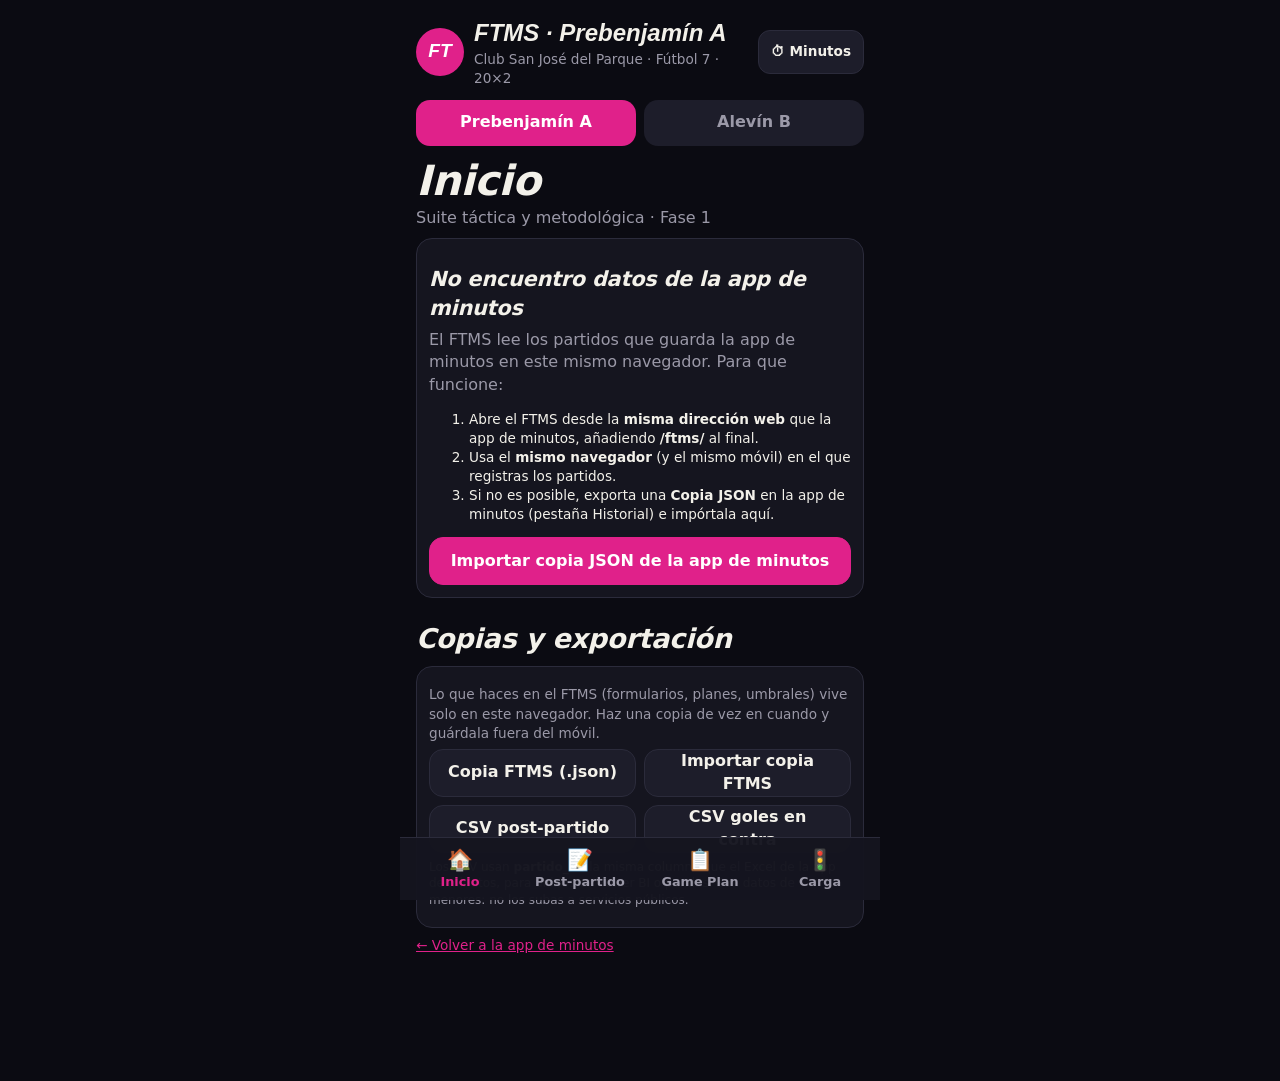
==== commit 39a1c25f: "Acceso directo entre la app de minutos y el FTMS - Botón FTMS en la cabecera de la app de minutos (p" ====
--- a/ftms/index.html
+++ b/ftms/index.html
@@ -53,6 +53,7 @@
 .item .t{font-size:.9rem;margin-top:6px}
 header.top{display:flex;align-items:center;gap:10px;margin-bottom:12px}
 header.top .logo{width:48px;height:48px;border-radius:50%;background:var(--turf);display:grid;place-items:center;font-family:"Barlow Condensed",sans-serif;font-weight:700;font-style:italic;font-size:1.2rem;color:#fff;flex:none}
+.hbtn{flex:none;display:flex;align-items:center;min-height:44px;padding:0 12px;border-radius:12px;background:var(--panel2);border:1px solid var(--line);color:var(--chalk);font-weight:700;font-size:.85rem;text-decoration:none}
 .teams{display:grid;grid-template-columns:1fr 1fr;gap:8px;margin-bottom:14px}
 .teams button{min-height:46px;border-radius:14px;font-weight:700;background:var(--panel2);color:var(--mute)}
 .teams button.on{background:var(--turf);color:#fff}
@@ -498,7 +499,7 @@
 /* ---- render ---- */
 function render(){
  const T=team(ST.team);
- const head=`<header class="top"><div class="logo">FT</div><div class="grow"><div class="big" style="font-family:'Barlow Condensed',sans-serif;font-style:italic;font-size:1.5rem">FTMS · ${TEAMS[ST.team].name}</div><div class="mute small">Club San José del Parque · Fútbol 7 · ${TEAMS[ST.team].half}×2</div></div></header>
+ const head=`<header class="top"><div class="logo">FT</div><div class="grow"><div class="big" style="font-family:'Barlow Condensed',sans-serif;font-style:italic;font-size:1.5rem">FTMS · ${TEAMS[ST.team].name}</div><div class="mute small">Club San José del Parque · Fútbol 7 · ${TEAMS[ST.team].half}×2</div></div><a href="../" class="hbtn" aria-label="Abrir la app de minutos">⏱ Minutos</a></header>
  <div class="teams">${Object.keys(TEAMS).map(id=>`<button data-a="team" data-id="${id}" class="${ST.team===id?'on':''}">${TEAMS[id].name}</button>`).join('')}</div>`;
  let v;
  if(!T&&ST.tab!=='inicio')v=`<h1>FTMS</h1>`+noData();
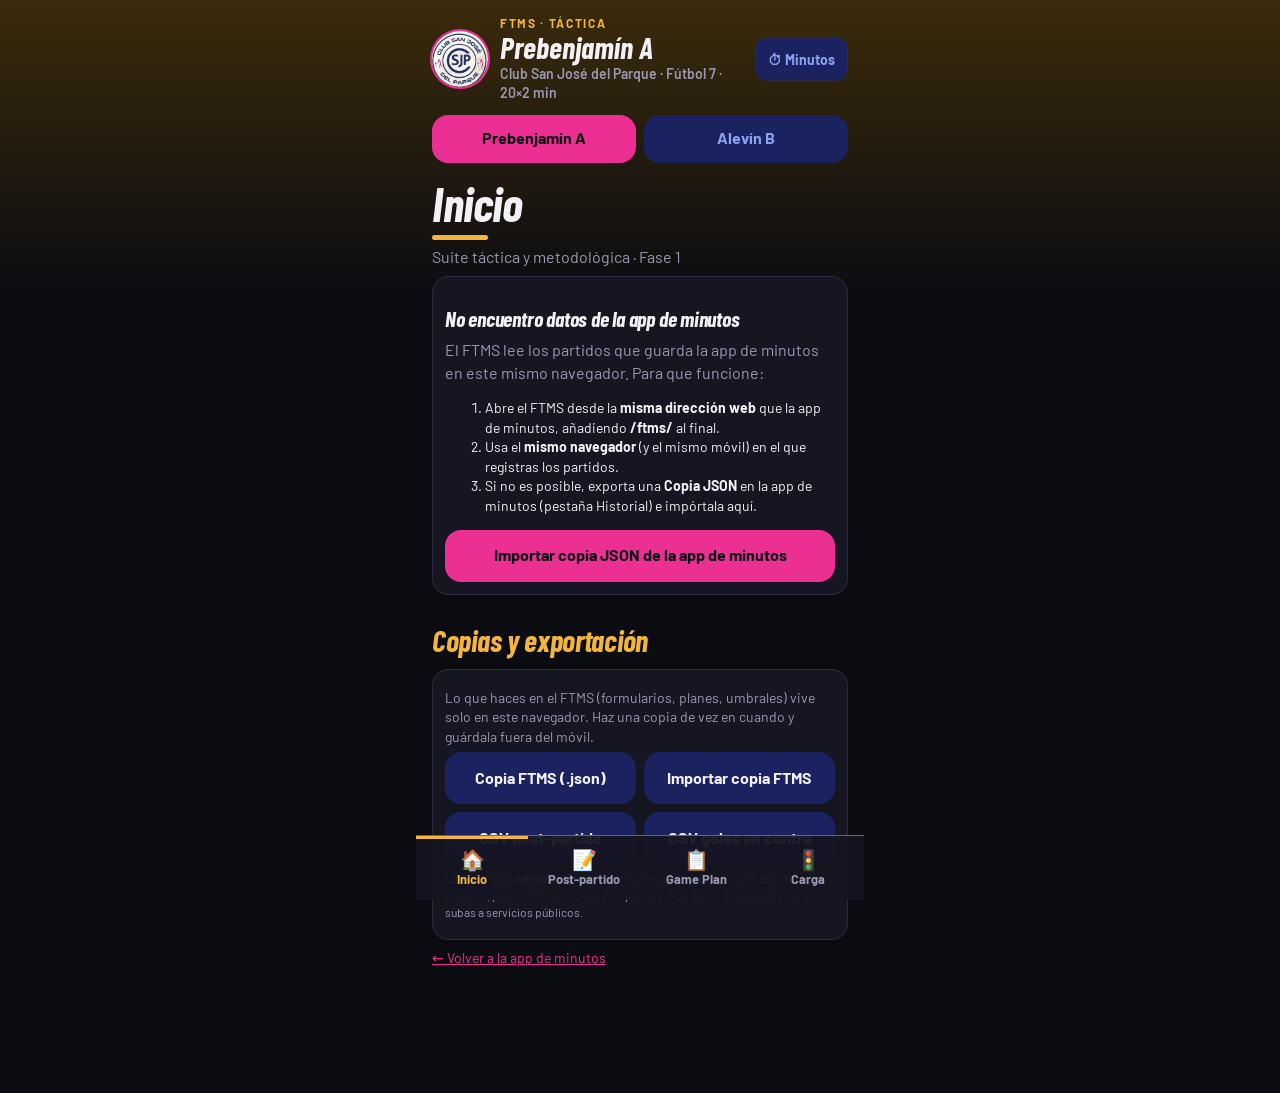
==== commit d7c98631: "Estética común Minutos F7 + FTMS con color por sección - Mismo escudo, cabecera, fuentes, botones, c" ====
--- a/ftms/index.html
+++ b/ftms/index.html
@@ -9,72 +9,94 @@
 <meta name="mobile-web-app-capable" content="yes">
 <meta name="apple-mobile-web-app-status-bar-style" content="black-translucent">
 <meta name="apple-mobile-web-app-title" content="FTMS">
+<link rel="preconnect" href="https://fonts.googleapis.com"><link rel="preconnect" href="https://fonts.gstatic.com" crossorigin>
+<link href="https://fonts.googleapis.com/css2?family=Barlow+Condensed:ital,wght@1,700&family=Barlow:wght@500;600;700&display=swap" rel="stylesheet">
+<link rel="icon" type="image/png" href="../icon-192.png">
+<link rel="apple-touch-icon" href="../icon-180.png">
 <script>
 /* /ftms -> /ftms/ : sin la barra final, las rutas relativas (sw.js, ../) apuntarían a la raíz */
 (function(){var p=location.pathname;if(!/\/$/.test(p)&&!/\.html?$/.test(p))location.replace(p+'/'+location.search+location.hash)})();
 </script>
 <style>
-:root{--ink:#0b0b12;--panel:#15151f;--panel2:#1d1d2a;--line:#2b2b3b;--chalk:#f3f1ea;--mute:#9b99a8;--turf:#e0218a;--amber:#f4b53f;--red:#ef5350;--green:#3ecf8e;--blue:#5aa9ff}
+/* Identidad compartida con la app de minutos (mismos colores, fuentes y piezas) */
+:root{--ink:#0b0b12;--panel:#161622;--line:#2b2b42;--chalk:#f3f1f6;--mute:#9a98b0;--turf:#ec2f93;--bench:#1a2260;--benchl:#8da0f0;--blue2:#3a4fb8;--amber:#f4b53f;--red:#f25c5c;--green:#3ddc97;--blue:#5aa9ff;--disp:"Barlow Condensed","Arial Narrow",Impact,sans-serif}
+/* color por sección: igual que en la app de minutos */
+body{--acc:#8da0f0;--top:#1b2670}
+body[data-sec=setup],body[data-sec=carga]{--acc:#8da0f0;--top:#1b2670}
+body[data-sec=match],body[data-sec=plan]{--acc:#ec2f93;--top:#4a1442}
+body[data-sec=hist],body[data-sec=inicio]{--acc:#f4b53f;--top:#3b2b0b}
+body[data-sec=ana],body[data-sec=post]{--acc:#3ddc97;--top:#0e3a2d}
 *{box-sizing:border-box;-webkit-tap-highlight-color:transparent}
-html,body{margin:0;background:var(--ink);color:var(--chalk);font-family:"Barlow",system-ui,-apple-system,"Segoe UI",Roboto,sans-serif;font-size:16px;line-height:1.4}
+html,body{margin:0;min-height:100%;overscroll-behavior:none}
+body{background:linear-gradient(180deg,var(--top) 0,var(--ink) 300px) var(--ink) no-repeat;color:var(--chalk);font-family:Barlow,"Segoe UI",system-ui,sans-serif;font-size:16px;line-height:1.4;padding-top:env(safe-area-inset-top)}
 button,input,select,textarea{font:inherit;color:inherit}
 button{cursor:pointer;border:0;background:none}
 button:disabled{opacity:.4;cursor:default}
-main{max-width:30rem;margin:0 auto;padding:16px 16px 120px}
-h1,h2,h3{font-family:"Barlow Condensed","Barlow",system-ui,sans-serif;font-style:italic;font-weight:700;letter-spacing:-.01em;margin:0}
-h1{font-size:2.6rem;line-height:1}
-h2{font-size:1.7rem;margin:22px 0 8px}
-h3{font-size:1.3rem;margin:14px 0 6px}
+main{max-width:28rem;margin:0 auto;padding:16px 16px 120px}
+h1,h2,h3{font-family:var(--disp);font-style:italic;font-weight:700;letter-spacing:-.01em;margin:0}
+h1{font-size:3rem;line-height:1}
+#app>h1::after{content:"";display:block;width:56px;height:5px;border-radius:5px;background:var(--acc);margin:8px 0 6px}
+h2{font-size:1.875rem;margin:24px 0 8px;color:var(--acc)}
+h3{font-size:1.35rem;margin:14px 0 6px}
 p{margin:6px 0}
-.mute{color:var(--mute)}.small{font-size:.85rem}.xs{font-size:.75rem}.b{font-weight:700}
+.mute{color:var(--mute)}.small{font-size:.875rem}.xs{font-size:.75rem}.b{font-weight:700}
 .card{background:var(--panel);border:1px solid var(--line);border-radius:16px;padding:12px;margin:8px 0}
 .row{display:flex;align-items:center;gap:8px}.wrap{flex-wrap:wrap}.grow{flex:1;min-width:0}
 .grid2{display:grid;grid-template-columns:1fr 1fr;gap:8px}
-.btn{min-height:48px;border-radius:14px;padding:0 14px;background:var(--panel2);border:1px solid var(--line);font-weight:700}
-.btn.pri{background:var(--turf);border-color:var(--turf);color:#fff}
-.btn.ok{background:var(--green);border-color:var(--green);color:var(--ink)}
+.btn{min-height:52px;border-radius:16px;padding:0 14px;background:var(--bench);font-weight:700}
+.btn.pri{background:var(--turf);color:var(--ink)}
+.btn.ok{background:var(--green);color:var(--ink)}
 .btn.w{width:100%}
-.chip{min-height:40px;padding:0 12px;border-radius:999px;background:var(--panel2);border:1px solid var(--line);font-weight:600;font-size:.9rem}
-.chip.on{background:var(--turf);border-color:var(--turf);color:#fff}
-.inp{width:100%;min-height:46px;border-radius:12px;background:var(--ink);border:1px solid var(--line);padding:0 12px;color:var(--chalk)}
+.chip{min-height:44px;padding:0 14px;border-radius:999px;background:var(--bench);border:2px solid var(--blue2);font-weight:700;font-size:.9rem;color:var(--chalk)}
+.chip.on{background:var(--amber);border-color:var(--amber);color:var(--ink)}
+.inp{width:100%;min-height:48px;border-radius:12px;background:var(--ink);border:1px solid var(--line);padding:0 12px;color:var(--chalk);font-size:1rem}
+.inp:focus{outline:none;border-color:var(--turf)}
 textarea.inp{padding:10px 12px;min-height:80px;resize:vertical}
-label.f{display:block;color:var(--mute);font-size:.85rem;margin-top:8px}
-label.f>.inp{margin-top:4px;color:var(--chalk);font-size:1rem}
+label.f{display:block;color:var(--mute);font-size:.875rem;margin-top:8px}
+label.f>.inp{margin-top:4px}
 .tag{display:inline-block;padding:2px 10px;border-radius:999px;font-size:.78rem;font-weight:700}
-.t-ok{background:var(--green);color:var(--ink)}.t-pend{background:var(--amber);color:var(--ink)}.t-mute{background:var(--line);color:var(--chalk)}
-.res{display:inline-block;min-width:58px;text-align:center;padding:3px 10px;border-radius:999px;font-weight:700}
-.res.G{background:var(--green);color:var(--ink)}.res.E{background:var(--amber);color:var(--ink)}.res.P{background:var(--red);color:var(--ink)}
+.t-ok{background:var(--green);color:var(--ink)}.t-pend{background:var(--amber);color:var(--ink)}.t-mute{background:var(--bench);color:var(--benchl)}
+.res{display:inline-block;min-width:58px;text-align:center;padding:3px 10px;border-radius:999px;font-weight:700;color:var(--ink)}
+.res.G{background:var(--turf)}.res.E{background:var(--amber)}.res.P{background:var(--red)}
 .dot{display:inline-block;width:12px;height:12px;border-radius:50%;flex:none}
 .d-rojo{background:var(--red)}.d-ambar{background:var(--amber)}.d-verde{background:var(--green)}.d-bajo{background:var(--blue)}.d-portero{background:var(--mute)}.d-nd{background:var(--line)}
 .bar{height:6px;border-radius:6px;background:var(--ink);overflow:hidden;margin-top:6px}.bar>i{display:block;height:100%}
-.item{border-left:4px solid var(--line);padding:8px 10px;background:var(--panel2);border-radius:10px;margin:8px 0}
-.item.f{border-color:var(--green)}.item.m{border-color:var(--amber)}.item.s{border-color:var(--blue)}
+.item{border-left:4px solid var(--line);padding:10px 12px;background:var(--panel);border-radius:12px;margin:8px 0}
+.item.f{border-color:var(--green)}.item.m{border-color:var(--amber)}.item.s{border-color:var(--benchl)}
 .item .q{color:var(--mute);font-size:.85rem;margin-top:4px}
 .item .t{font-size:.9rem;margin-top:6px}
-header.top{display:flex;align-items:center;gap:10px;margin-bottom:12px}
-header.top .logo{width:48px;height:48px;border-radius:50%;background:var(--turf);display:grid;place-items:center;font-family:"Barlow Condensed",sans-serif;font-weight:700;font-style:italic;font-size:1.2rem;color:#fff;flex:none}
-.hbtn{flex:none;display:flex;align-items:center;min-height:44px;padding:0 12px;border-radius:12px;background:var(--panel2);border:1px solid var(--line);color:var(--chalk);font-weight:700;font-size:.85rem;text-decoration:none}
-.teams{display:grid;grid-template-columns:1fr 1fr;gap:8px;margin-bottom:14px}
-.teams button{min-height:46px;border-radius:14px;font-weight:700;background:var(--panel2);color:var(--mute)}
-.teams button.on{background:var(--turf);color:#fff}
-nav{position:fixed;bottom:0;left:0;right:0;z-index:30;background:rgba(21,21,31,.97);border-top:1px solid var(--line);display:grid;grid-template-columns:repeat(4,1fr);max-width:30rem;margin:0 auto;padding-bottom:env(safe-area-inset-bottom)}
-nav button{min-height:62px;font-weight:700;font-size:.8rem;color:var(--mute)}
-nav button span{display:block;font-size:1.3rem;line-height:1.2}
-nav button.on{color:var(--turf)}
-#toast{position:fixed;left:50%;transform:translateX(-50%);bottom:90px;z-index:60;background:var(--chalk);color:var(--ink);font-weight:700;padding:8px 16px;border-radius:999px;max-width:90%;text-align:center;opacity:0;transition:opacity .2s;pointer-events:none}
-.pitch{background:repeating-linear-gradient(180deg,#14532d 0 36px,#166534 36px 72px);border-radius:16px;padding:14px 6px;display:flex;flex-direction:column;gap:14px;border:2px solid rgba(255,255,255,.25)}
-.prow{display:flex;justify-content:space-around;gap:4px}
-.pl{display:flex;flex-direction:column;align-items:center;min-width:0;flex:1;max-width:96px}
-.pl .sh{width:38px;height:38px;border-radius:50%;background:var(--turf);color:#fff;display:grid;place-items:center;font-weight:700;border:2px solid #fff}
-.pl .sh.gk{background:var(--amber);color:var(--ink)}
-.pl .nm{font-weight:700;font-size:.85rem;margin-top:3px;text-align:center;max-width:100%;overflow:hidden;text-overflow:ellipsis;white-space:nowrap;text-shadow:0 1px 2px #000}
-.pl .ps{font-size:.68rem;color:#d1fae5}
-.over{position:fixed;inset:0;z-index:50;background:var(--ink);overflow:auto}
+/* cabecera idéntica a la de la app de minutos */
+header.top{display:flex;align-items:center;gap:12px;margin-bottom:12px}
+header.top img{width:56px;height:56px;border-radius:50%;flex:none;box-shadow:0 0 0 2px var(--turf)}
+.app-kicker{font:700 12px Barlow,sans-serif;letter-spacing:.14em;text-transform:uppercase;color:var(--acc);margin-bottom:2px}
+.team-t{font-family:var(--disp);font-style:italic;font-weight:700;font-size:1.875rem;line-height:1.05}
+.hbtn{flex:none;margin-left:auto;display:flex;align-items:center;gap:4px;height:44px;padding:0 12px;border-radius:12px;background:var(--bench);border:1px solid var(--line);color:var(--benchl);font-weight:700;font-size:.875rem;text-decoration:none}
+.teams{display:grid;grid-template-columns:1fr 1fr;gap:8px;margin-bottom:16px}
+.teams button{min-height:48px;border-radius:16px;font-weight:700;background:var(--bench);color:var(--benchl)}
+.teams button.on{background:var(--turf);color:var(--ink)}
+nav{position:fixed;bottom:0;left:0;right:0;z-index:30;background:rgba(22,22,34,.95);border-top:1px solid color-mix(in srgb,var(--acc) 40%,var(--line));display:grid;grid-template-columns:repeat(4,1fr);max-width:28rem;margin:0 auto;padding-bottom:env(safe-area-inset-bottom)}
+nav button{min-height:64px;font-weight:700;font-size:.8rem;color:var(--mute)}
+nav button span{display:block;font-size:1.25rem;line-height:1.2}
+nav button.on{color:var(--acc);box-shadow:inset 0 3px 0 var(--acc)}
+#toast{position:fixed;left:50%;transform:translateX(-50%);bottom:112px;z-index:60;background:var(--chalk);color:var(--ink);font-weight:700;padding:8px 16px;border-radius:999px;max-width:90%;text-align:center;opacity:0;transition:opacity .2s;pointer-events:none}
+/* campo y camisetas: los mismos que en la app de minutos */
+.pitch{position:relative;border-radius:28px;padding:22px 4px 16px;overflow:hidden;background:repeating-linear-gradient(180deg,#1e8f4d 0 46px,#198044 46px 92px);box-shadow:inset 0 0 0 3px rgba(238,243,236,.55),0 10px 30px rgba(34,163,90,.18)}
+.pitch::before{content:"";position:absolute;left:50%;top:-46px;width:92px;height:92px;margin-left:-46px;border:3px solid rgba(238,243,236,.45);border-radius:50%}
+.pitch::after{content:"";position:absolute;left:24%;right:24%;bottom:0;height:70px;border:3px solid rgba(238,243,236,.45);border-bottom:0}
+.prow{position:relative;z-index:1;display:flex;justify-content:space-around;margin-bottom:18px}
+.prow:last-child{margin:0}
+.pl{display:flex;flex-direction:column;align-items:center;width:31%;max-width:108px;min-width:0}
+.jersey{display:grid;place-items:center;flex:none;width:54px;height:54px;border-radius:16px 16px 22px 22px;font:italic 700 28px var(--disp);color:#fff;box-shadow:0 4px 0 rgba(0,0,0,.28)}
+.jersey.red{background:linear-gradient(90deg,#ec2f93 0 17%,#14141c 17% 83%,#ec2f93 83%);color:#ff4fae;box-shadow:inset 0 5px 0 #ec2f93,0 4px 0 rgba(0,0,0,.3)}
+.jersey.amb{background:var(--amber);color:var(--ink)}
+.pl .nm{margin-top:5px;max-width:100%;padding:1px 9px;border-radius:99px;background:rgba(12,20,17,.82);font-weight:700;font-size:14px;white-space:nowrap;overflow:hidden;text-overflow:ellipsis}
+.pl .ps{font:italic 700 14px var(--disp);text-shadow:0 1px 3px #000;margin-top:2px}
+.over{position:fixed;inset:0;z-index:50;overflow:auto;background:linear-gradient(180deg,#4a1442 0,var(--ink) 300px) var(--ink) no-repeat;padding-top:env(safe-area-inset-top)}
 .over main{padding-bottom:40px}
 .big{font-size:1.25rem;font-weight:700}
 .cons{counter-reset:c;list-style:none;padding:0;margin:0}
 .cons li{counter-increment:c;display:flex;gap:10px;align-items:flex-start;font-size:1.25rem;font-weight:700;margin:10px 0}
-.cons li::before{content:counter(c);flex:none;width:34px;height:34px;border-radius:50%;background:var(--turf);color:#fff;display:grid;place-items:center;font-family:"Barlow Condensed",sans-serif;font-style:italic}
+.cons li::before{content:counter(c);flex:none;width:36px;height:36px;border-radius:12px;background:var(--turf);color:var(--ink);display:grid;place-items:center;font:italic 700 1.3rem var(--disp)}
 table{width:100%;border-collapse:collapse;font-size:.88rem}
 td,th{padding:6px 4px;border-top:1px solid var(--line);text-align:center}
 th{color:var(--mute);font-weight:600;border-top:0}
@@ -82,6 +104,7 @@
 .num{font-variant-numeric:tabular-nums}
 details>summary{cursor:pointer;font-weight:700}
 a{color:var(--turf)}
+@media (prefers-reduced-motion:reduce){*{transition:none!important}}
 </style>
 </head>
 <body>
@@ -466,11 +489,11 @@
 }
 function vMatchView(T){
  const P=planOf(T),S=SIS[P.sis],sh=id=>id?esc(short(T,id)):'—';
- const tok=i=>`<div class="pl"><div class="sh ${i===0?'gk':''}">${P.xi[i]?esc(short(T,P.xi[i])[0]):'?'}</div><div class="nm">${sh(P.xi[i])}</div><div class="ps">${S.lab[i]}</div></div>`;
+ const tok=i=>`<div class="pl"><span class="jersey ${i===0?'amb':'red'}">${P.xi[i]?esc(short(T,P.xi[i])[0]):'?'}</span><div class="nm">${sh(P.xi[i])}</div><div class="ps">${S.lab[i]}</div></div>`;
  return`<main><div class="row"><div class="grow"><div class="mute small">${TEAMS[T.id].name}${P.fecha?' · '+fdate(P.fecha+'T12:00'):''}</div><h1>${esc(P.rival||'Partido')}</h1></div><button data-a="closeM" class="btn">Cerrar</button></div>
  <div class="row" style="margin:8px 0"><span class="tag t-mute">${esc(P.sis)}</span><span class="small mute">${esc(S.car)}</span></div>
  <div class="pitch">${S.rows.map(r=>`<div class="prow">${r.map(tok).join('')}</div>`).join('')}</div>
- <h2>Consignas</h2><ol class="cons">${P.cons.filter(x=>x.trim()).map(x=>`<li>${esc(x)}</li>`).join('')||'<li class="mute">Sin consignas</li>'}</ol>
+ <h2>Consignas</h2>${P.cons.some(x=>x.trim())?`<ol class="cons">${P.cons.filter(x=>x.trim()).map(x=>`<li>${esc(x)}</li>`).join('')}</ol>`:'<p class="mute">Sin consignas. Añádelas en el Game Plan.</p>'}
  <h2>Balón parado</h2><div class="card"><div class="grid2 big" style="font-size:1.05rem">
   <div><span class="mute small">Córner a favor</span><br>${sh(P.abp.cf)}</div><div><span class="mute small">Faltas</span><br>${sh(P.abp.ff)}</div>
   <div><span class="mute small">Penalti</span><br>${sh(P.abp.pen)}</div><div></div>
@@ -499,7 +522,8 @@
 /* ---- render ---- */
 function render(){
  const T=team(ST.team);
- const head=`<header class="top"><div class="logo">FT</div><div class="grow"><div class="big" style="font-family:'Barlow Condensed',sans-serif;font-style:italic;font-size:1.5rem">FTMS · ${TEAMS[ST.team].name}</div><div class="mute small">Club San José del Parque · Fútbol 7 · ${TEAMS[ST.team].half}×2</div></div><a href="../" class="hbtn" aria-label="Abrir la app de minutos">⏱ Minutos</a></header>
+ document.body.dataset.sec=ST.tab;
+ const head=`<header class="top"><img src="../crest.jpg" alt="Escudo Club San José del Parque"><div class="grow"><div class="app-kicker">FTMS · Táctica</div><div class="team-t">${TEAMS[ST.team].name}</div><div class="mute small" style="font-weight:600">Club San José del Parque · Fútbol 7 · ${TEAMS[ST.team].half}×2 min</div></div><a href="../" class="hbtn" aria-label="Abrir la app de minutos">⏱ Minutos</a></header>
  <div class="teams">${Object.keys(TEAMS).map(id=>`<button data-a="team" data-id="${id}" class="${ST.team===id?'on':''}">${TEAMS[id].name}</button>`).join('')}</div>`;
  let v;
  if(!T&&ST.tab!=='inicio')v=`<h1>FTMS</h1>`+noData();
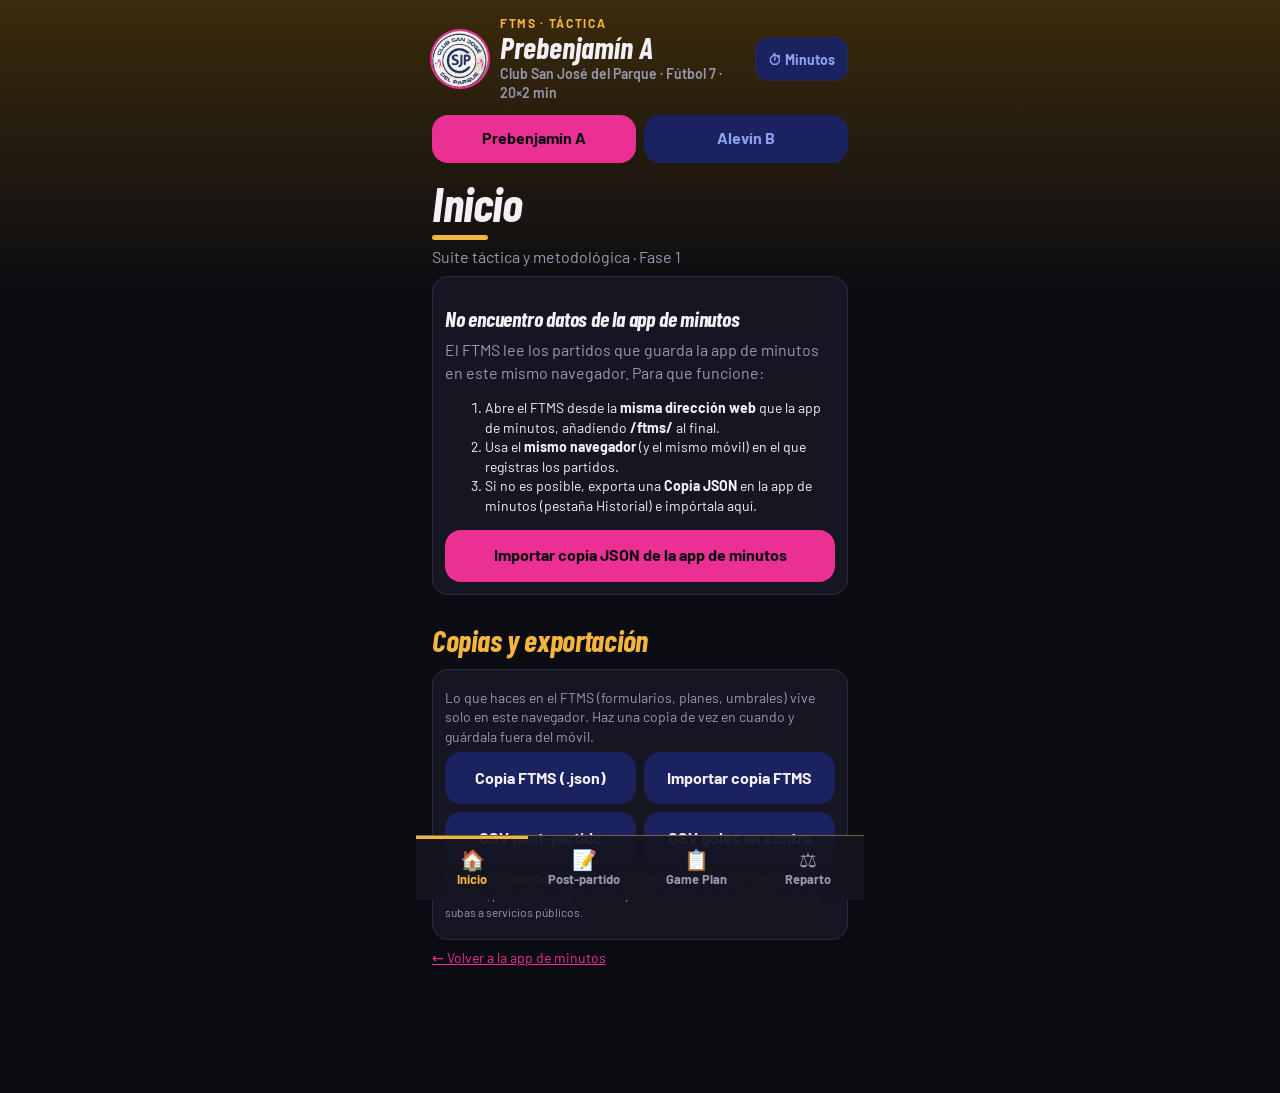
==== commit 4663e3c5: "Adaptar Minutos F7 y FTMS a la formación UEFA C (RFEF) - App de minutos: sin sugerencia de sistema e" ====
--- a/ftms/index.html
+++ b/ftms/index.html
@@ -103,6 +103,7 @@
 td:first-child,th:first-child{text-align:left}
 .num{font-variant-numeric:tabular-nums}
 details>summary{cursor:pointer;font-weight:700}
+.ficha table td:first-child{color:var(--mute);width:96px;vertical-align:top}.ficha td{text-align:left}
 a{color:var(--turf)}
 @media (prefers-reduced-motion:reduce){*{transition:none!important}}
 </style>
@@ -125,8 +126,8 @@
 const SRC_KEY='f7minutos.club.v2',KEY='ftms.v1',VER=1;
 const TEAMS={pre:{name:'Prebenjamín A',half:20,cat:'pre'},ale:{name:'Alevín B',half:25,cat:'ale'}};
 const CATS={
- pre:{n:'Prebenjamín',foco:'Juegos reducidos, coordinación, mucha toma de decisión individual y muchos contactos con balón. Mensajes cortos y en positivo.'},
- ale:{n:'Alevín',foco:'Introducción a conceptos grupales: líneas de pase, apoyos, roles por posición y ayudas defensivas.'}};
+ pre:{n:'Prebenjamín',foco:'Formar antes que ganar. Reparto orientativo del entrenamiento: 40 % coordinación, 50 % técnico-táctico y 10 % juego. Prioridad: pase, control y conducción. Un objetivo por sesión, explicaciones muy breves y por imitación.'},
+ ale:{n:'Alevín',foco:'Reparto orientativo: 25 % coordinación, 50 % técnico-táctico y 25 % juego. Ganan peso el regate, el remate, la protección y las acciones defensivas. Uno o dos objetivos por sesión; empezar a explicar el porqué.'}};
 
 /* ---- Sistemas de fútbol 7 (los mismos 8 de la app de minutos). formato:'F7' deja sitio para añadir F11 ---- */
 const SIS={
@@ -148,7 +149,7 @@
 const PERD=['Salida','Medio','Ataque','Sin pérdida'];
 const RANG=['0','1-2','3-5','6+'];
 const PRES=['Baja','Media','Alta'];
-const RAT=[['salida','Salida de balón','salida'],['ptp','Presión tras pérdida','transicion'],['repliegue','Repliegue y vuelta','repliegue'],['espacios','Ocupar espacios (amplitud)','espacios'],['final','Finalización','finalizacion'],['actitud','Actitud y comunicación','actitud']];
+const RAT=[['salida','Salida de balón','salida'],['ptp','Reacción tras pérdida','transicion'],['repliegue','Ayudas y repliegue','repliegue'],['espacios','Crear y ocupar espacios','espacios'],['final','Finalización','finalizacion'],['actitud','Actitud y comunicación','actitud']];
 
 /* ---- utilidades ---- */
 const $=s=>document.querySelector(s);
@@ -245,19 +246,37 @@
    Cada regla devuelve {t:'f'|'m', area, peso, titulo, dato, charla, tarea}
    t:'f' punto fuerte · t:'m' área de mejora. Todo explica el dato que la dispara.
    ========================================================== */
+/* Concepto de la formación UEFA C (RFEF) al que pertenece cada área del informe */
+const CONCEPTO={salida:'Crear líneas de pase y perfil corporal',transicion:'Ser siempre útil al perder el balón',repliegue:'Ocupación racional del espacio en defensa',defensa:'Cobertura, permuta y triángulo defensivo',espacios:'Crear y ocupar espacios',ataque:'Crear superioridades (1c1, 2c1)',finalizacion:'Remate',abp:'Balón parado',actitud:'Comunicación y concentración',porteria:'Acciones del portero'};
+/* Fichas de tarea con los campos de la ficha RFEF: título, estrategia didáctica, objetivo (verbo en infinitivo),
+   situación de juego, tiempo, espacio, descripción, normas de provocación y consignas.
+   Prebenjamín: pase, control, conducción y 1c1/2c1 en espacios pequeños. Alevín: conceptos grupales. */
 const TAREA={
- salida:{pre:'Rondo 3x1 con portero en la zona de inicio: salir conduciendo o pasando a quien esté libre (5-8\').',ale:'Salida 3+P contra 2 presionadores: fijar al que presiona y pasar al lado contrario (8-10\').'},
- transicion:{pre:'Juego 3x3 con la regla "¡robo!": al perder el balón, todos lo persiguen 5 segundos.',ale:'4x4 + comodines: 5 segundos de presión tras pérdida y siempre 2 jugadores por detrás del balón.'},
- repliegue:{pre:'Carrera de vuelta: tras cada tiro, el primero que llega a su mitad suma un punto.',ale:'Transición 4x3: al perder, volver por dentro hacia la portería propia antes de presionar.'},
- abp:{pre:'Córneres en juego: cada uno vigila a un rival y al balón, sin perderlos de vista.',ale:'Defensa de córner con roles: primer palo, segundo palo y rechace; rotar los roles.'},
- finalizacion:{pre:'Conducción + tiro: mirar la portería, elegir palo y tirar raso. Muchas repeticiones.',ale:'Centro atrás desde banda: atacar primer y segundo palo, tirar raso y cruzado.'},
- espacios:{pre:'Juego con 4 miniporterías: aprender a buscar el lado libre.',ale:'Posesión 4x4 por carriles: pisar las bandas para dar amplitud y alguien en profundidad.'},
- actitud:{pre:'Juego con "pide y nombra": antes de recibir, se dice el nombre del compañero.',ale:'Partido condicionado: el gol solo vale si antes ha habido una indicación en voz alta.'},
- ataque:{pre:'Juegos de 1x1 y 2x1 hacia portería: atreverse a regatear y tirar.',ale:'Ataque 3x2: buscar al compañero libre (tercer hombre) y terminar en tiro.'},
- defensa:{pre:'1x1 defensivo en pasillo: perfilarse y no tirarse al suelo.',ale:'Defensa 3x3 con ayudas: si un compañero es superado, el más cercano cubre.'},
- porteria:{pre:'Juegos de blocaje y caída lateral con balón blando.',ale:'Portero: blocaje, desvío y saque rápido con la mano al compañero libre.'}};
+ salida:{pre:{tit:'Salir jugando 2c1',est:'Oleada',obj:'Mejorar el pase y el control para salir desde portería',sit:'Sectorial · jugador',t:"2x6'",esp:'20x15 m',desc:'El portero pasa a uno de dos compañeros; juntos superan a un defensor y conducen hasta la línea contraria.',nor:'El defensor solo puede salir cuando el portero pasa.',con:['Separarse para dar una línea de pase','Controlar mirando hacia delante','Si no hay pase claro, conducir al espacio libre']},
+  ale:{tit:'Salida 3+P contra 2',est:'Conservación',obj:'Mejorar la salida de balón creando líneas de pase',sit:'Intersectorial · jugadores',t:"2x8'",esp:'Medio campo de F7',desc:'Portero y tres jugadores salen contra dos presionadores; punto al cruzar conduciendo la línea de medio campo.',nor:'Si recuperan, los presionadores atacan la portería.',con:['Abrirse para dar amplitud','Perfil abierto antes de recibir','Fijar al que presiona y pasar al lado contrario']}},
+ transicion:{pre:{tit:'¡Robo!',est:'Partido',obj:'Reaccionar rápido tras perder el balón',sit:'Sectorial · jugadores',t:"2x6'",esp:'25x20 m',desc:'3c3 con miniporterías. Recuperar el balón antes de 5 segundos tras perderlo suma un punto.',nor:'El gol tras una recuperación rápida vale doble.',con:['El más cercano va a por el balón','Los demás se acercan para ayudar']},
+  ale:{tit:'Cinco segundos',est:'Conservación',obj:'Mejorar la reacción tras pérdida y la vigilancia',sit:'Intersectorial · jugadores',t:"2x8'",esp:'30x25 m',desc:'4c4 + 2 comodines. Al perder, el equipo tiene 5 segundos para recuperar; si lo logra, suma un punto.',nor:'Al atacar, siempre dos jugadores por detrás del balón.',con:['Presiona el más cercano','Cerrar las líneas de pase cercanas','Los de atrás vigilan al rival libre']}},
+ repliegue:{pre:{tit:'Volver a casa',est:'Juego adaptado al fútbol',obj:'Orientarse hacia la propia portería',sit:'—',t:"10'",esp:'20x20 m',desc:'Todos conducen libres. A la señal dejan el balón y corren a su zona de color antes que los demás.',nor:'—',con:['Mirar alrededor antes de salir','Volver por dentro, sin dar vueltas']},
+  ale:{tit:'Transición 4c3',est:'Oleada',obj:'Mejorar el repliegue tras pérdida',sit:'Intersectorial · jugadores',t:"2x8'",esp:'Campo de F7',desc:'4 atacan contra 3; si los defensores recuperan, contraatacan y los atacantes deben volver.',nor:'El gol del contraataque vale doble.',con:['Al perder, volver por dentro hacia la portería','Juntarse antes de presionar','Proteger el espacio de la espalda']}},
+ abp:{pre:{tit:'Córner en juego',est:'Partido',obj:'Vigilar al rival y al balón en los córneres',sit:'Completa · equipo',t:"2x5'",esp:'Medio campo',desc:'Partido corto en el que cada balón que sale por la línea de fondo es córner; se rotan los lanzadores.',nor:'Cada defensor elige a quién vigila antes del saque.',con:['Ver el balón y al rival a la vez','Estar entre el rival y la portería']},
+  ale:{tit:'Roles en córner',est:'Partido',obj:'Organizar la defensa de córner por roles',sit:'Completa · equipo',t:"2x6'",esp:'Medio campo',desc:'Serie de córneres en contra con primer palo, segundo palo, rechace y marcas; tras cada uno se rota de rol.',nor:'Despejar fuera del área da un punto a la defensa.',con:['Cada uno sabe su rol antes del saque','Atacar el balón, no esperarlo','Salir juntos tras el despeje']}},
+ finalizacion:{pre:{tit:'Conduce y tira',est:'Oleada',obj:'Mejorar el remate tras conducción',sit:'Individual · jugador',t:"10'",esp:'15x15 m',desc:'Oleadas 1c0 y después 1c1: conducir y tirar a una portería pequeña con portero.',nor:'Solo se tira desde fuera de una zona marcada junto a la portería.',con:['Mirar la portería antes de tirar','Tirar raso con el interior']},
+  ale:{tit:'Centro atrás',est:'Oleada',obj:'Mejorar el remate tras centro desde banda',sit:'Sectorial · jugadores',t:"2x7'",esp:'Medio campo',desc:'2c1 por banda que termina en pase atrás; un compañero ataca el primer palo y otro el segundo.',nor:'El gol de primer toque vale doble.',con:['Atacar el primer y el segundo palo','Pase atrás raso','Rematar raso y cruzado']}},
+ espacios:{pre:{tit:'Cuatro miniporterías',est:'Partido',obj:'Buscar el espacio libre para atacar',sit:'Sectorial · jugadores',t:"2x6'",esp:'25x25 m',desc:'3c3 con dos miniporterías por equipo, una en cada esquina del fondo.',nor:'—',con:['Levantar la cabeza para ver la portería libre','Separarse del compañero con balón']},
+  ale:{tit:'Posesión por carriles',est:'Conservación',obj:'Crear y ocupar espacios con amplitud y profundidad',sit:'Intersectorial · jugadores',t:"2x8'",esp:'35x30 m en tres carriles',desc:'4c4 + 2 comodines en las bandas; punto al llevar el balón de un carril lateral al otro.',nor:'Siempre un jugador en cada carril lateral.',con:['Pisar la banda para dar amplitud','Uno siempre en profundidad','Ofrecer línea de pase al compañero con balón']}},
+ actitud:{pre:{tit:'Pide y nombra',est:'Juego adaptado al fútbol',obj:'Mejorar la comunicación entre compañeros',sit:'—',t:"10'",esp:'20x20 m',desc:'Pases libres en grupos; antes de pasar se dice el nombre de quien recibe.',nor:'Un pase sin nombre: el balón pasa al otro grupo.',con:['Mirar al compañero','Decir su nombre en voz alta']},
+  ale:{tit:'Partido hablado',est:'Partido',obj:'Mejorar la comunicación en defensa y en ataque',sit:'Completa · equipo',t:"2x10'",esp:'Campo de F7',desc:'El gol solo vale si antes un compañero ha dado una indicación en voz alta ("¡solo!", "¡cambia!").',nor:'—',con:['Avisar al compañero antes de que reciba','Pedir el balón en voz alta']}},
+ ataque:{pre:{tit:'Oleadas 1c1',est:'Oleada',obj:'Resolver situaciones de 1c1',sit:'Individual · jugador',t:"12'",esp:'15x15 m',desc:'Atacante contra defensor hacia una portería pequeña; tres turnos por equipo y se cambian los roles.',nor:'El defensor empieza unos pasos atrás para facilitar el ataque.',con:['Cambiar de dirección','Cambiar de ritmo para superar al rival']},
+  ale:{tit:'Superioridad 3c2',est:'Oleada',obj:'Crear y resolver superioridades numéricas',sit:'Sectorial · jugadores',t:"2x8'",esp:'Medio campo',desc:'3c2 hacia portería; si los defensores recuperan, cruzan conduciendo la línea de medio campo.',nor:'El gol tras pase al compañero libre vale doble.',con:['Fijar a un defensor antes de pasar','Línea de pase siempre con el poseedor','Atacar con amplitud']}},
+ defensa:{pre:{tit:'1c1 en pasillo',est:'Oleada',obj:'Mejorar la entrada en 1c1',sit:'Individual · jugador',t:"10'",esp:'Pasillo de 8x15 m',desc:'El atacante intenta cruzar la línea conduciendo; el defensor intenta robar sin salir del pasillo.',nor:'—',con:['Perfilarse de lado, no de frente','No tirarse al suelo','Esperar el momento para robar']},
+  ale:{tit:'Ayudas 3c3',est:'Partido',obj:'Mejorar la cobertura y la permuta',sit:'Sectorial · jugadores',t:"2x8'",esp:'30x20 m',desc:'3c3 con porteros; el gol tras superar a un defensor sin que nadie le cubra vale doble.',nor:'—',con:['Estar siempre en disposición de ayudar','Si superan al compañero, salir a cubrir','Si me superan, volver al hueco libre (permuta)']}},
+ porteria:{pre:{tit:'Blocajes',est:'Circuito',obj:'Mejorar el blocaje y la caída',sit:'Individual · jugador',t:"10'",esp:'Área de portería',desc:'Lanzamientos suaves con la mano a distintas alturas; el portero bloca y se levanta rápido.',nor:'—',con:['Manos delante del cuerpo','Caer de lado, no de espaldas']},
+  ale:{tit:'Parar y salir',est:'Oleada',obj:'Mejorar la parada y el saque rápido',sit:'Sectorial · jugadores',t:"2x6'",esp:'Medio campo',desc:'Tiro a portería; tras la parada, el portero saca rápido con la mano a un compañero que se desmarca.',nor:'Sacar en menos de 5 segundos suma un punto.',con:['Colocarse antes del tiro','Blocar o desviar fuera','Sacar al compañero libre']}}};
+const fichaTxt=f=>f?`${f.tit} (${f.est}) · Objetivo: ${f.obj} · ${f.sit} · ${f.t} · ${f.esp}. ${f.desc}${f.nor&&f.nor!=='—'?' Norma: '+f.nor:''} Consignas: ${f.con.join('; ')}.`:'';
+/* límites por categoría (UEFA C): iniciación 1 objetivo por sesión; benjamín y alevín, 1 o 2 */
+const MAXM={pre:1,ale:2};
 function rules(T,g,F){
- const s=sig(T,g),b=base(T,g),cat=T.cat,R=[],add=(o)=>{o.tarea=o.tarea||(TAREA[o.area]?TAREA[o.area][cat]:'');R.push(o)};
+ const s=sig(T,g),b=base(T,g),cat=T.cat,R=[],add=(o)=>{o.ficha=TAREA[o.area]?TAREA[o.area][cat]:null;o.concepto=CONCEPTO[o.area]||'';R.push(o)};
  const tp=s.causas['Pérdida de balón']||0,ca=s.causas['Contraataque']||0,trans=tp+ca;
  /* ---------- defensa ---------- */
  if(s.gc===0)add({t:'f',area:'defensa',peso:8,titulo:'Portería a cero',dato:`0 goles encajados con ${s.tirosC} tiros del rival.`,charla:C(cat,'¡Nadie nos marcó! Defendimos todos juntos.','Portería a cero: la defensa y las ayudas funcionaron.')});
@@ -266,7 +285,7 @@
  const abpC=s.causas['Balón parado']||0;
  if(abpC>=1&&(abpC>=2||abpC/Math.max(1,s.gc)>=0.4))add({t:'m',area:'abp',peso:6+abpC,titulo:'Balón parado defensivo',dato:`${abpC} gol${abpC>1?'es':''} en contra a balón parado (${s.cc} córneres del rival).`,charla:C(cat,'En los córneres, cada uno mira a su rival y al balón.','En balón parado cada uno tiene un rol: primer palo, segundo palo y rechace.')});
  const err=(s.causas['Error defensivo']||0)+(s.causas['Error del portero']||0);
- if(err>=2)add({t:'m',area:'actitud',peso:5+err,titulo:'Errores individuales',dato:`${err} goles en contra por errores defensivos o del portero.`,charla:C(cat,'Equivocarse está bien: lo importante es avisar y ayudar al compañero.','Ante la duda, comunicación: hablar ("¡mía!", "¡solo!") evita errores.'),tarea:TAREA.actitud[cat]});
+ if(err>=2)add({t:'m',area:'actitud',peso:5+err,titulo:'Errores individuales',dato:`${err} goles en contra por errores defensivos o del portero.`,charla:C(cat,'Equivocarse está bien: lo importante es avisar y ayudar al compañero.','Ante la duda, comunicación: hablar ("¡mía!", "¡solo!") evita errores.')});
  if(s.lateC>=2)add({t:'m',area:'actitud',peso:6,titulo:'Final de cada parte',dato:`${s.lateC} goles en contra en los últimos 5 minutos de alguna parte o en el añadido.`,charla:'Concentración hasta el pitido final: los últimos minutos también cuentan.'});
  if(s.oc>=3&&s.oc>s.of)add({t:'m',area:'defensa',peso:5,titulo:'Ocasiones claras concedidas',dato:`El rival tuvo ${s.oc} ocasiones claras por ${s.of} nuestras.`,charla:C(cat,'Cerca de nuestra portería, todos ayudamos a defender.','Juntar líneas: menos distancia entre defensas y medios.')});
  if(b&&s.tirosC>=b.tirosC*1.5&&s.tirosC>=6)add({t:'m',area:'defensa',peso:5,titulo:'Muchos tiros en contra',dato:`${s.tirosC} tiros del rival (media de la temporada: ${b.tirosC.toFixed(1)}).`,charla:C(cat,'Hay que llegar antes que el rival a tapar el tiro.','Cerrar el centro y obligar al rival a ir por fuera.')});
@@ -295,17 +314,19 @@
   if((F.perd==='0'||F.perd==='1-2')&&F.presion==='Alta')add({t:'f',area:'salida',peso:7,titulo:'Salida limpia ante presión alta',dato:`Solo ${F.perd} pérdidas en la salida con el rival presionando arriba.`,charla:'Salimos jugando aunque el rival presionaba: ¡muy bien!'});
   if(F.recu==='3-5'||F.recu==='6+')add({t:'f',area:'transicion',peso:F.recu==='6+'?7:6,titulo:'Robos en campo rival',dato:`${F.recu} recuperaciones altas (estimación del entrenador).`,charla:C(cat,'Cuando perdemos, la recuperamos rápido: ¡seguir así!','Buena presión tras pérdida: recuperamos cerca de su portería.')});
   RAT.forEach(([k,lbl,area])=>{const v=+((F.rat||{})[k]||0);if(!v)return;
-   if(v>=4)add({t:'f',area,peso:2+v,titulo:lbl,dato:`Valoración del entrenador: ${v}/5.`,charla:`${lbl}: buen nivel en este partido.`});
-   if(v<=2)add({t:'m',area,peso:3+(3-v)*2,titulo:lbl,dato:`Valoración del entrenador: ${v}/5.`,charla:`${lbl}: lo trabajamos esta semana.`})});
+   if(v>=4)add({t:'f',area,peso:2+v,titulo:lbl,dato:`Valoración del entrenador: ${v}/5.`,charla:'Buen nivel en este partido: seguir así.'});
+   if(v<=2)add({t:'m',area,peso:3+(3-v)*2,titulo:lbl,dato:`Valoración del entrenador: ${v}/5.`,charla:'Lo trabajamos esta semana.'})});
  }
  return{s,b,R};
 }
-function pick(R,t){
- const L=R.filter(x=>x.t===t).sort((a,b)=>b.peso-a.peso),out=[],areas=new Set();
- L.forEach(x=>{if(out.length<3&&!areas.has(x.area)){out.push(x);areas.add(x.area)}});
- L.forEach(x=>{if(out.length<3&&!out.includes(x)&&!out.some(y=>y.titulo===x.titulo))out.push(x)});
+function pick(R,t,max){
+ max=max||3;const L=R.filter(x=>x.t===t).sort((a,b)=>b.peso-a.peso),out=[],areas=new Set();
+ L.forEach(x=>{if(out.length<max&&!areas.has(x.area)){out.push(x);areas.add(x.area)}});
+ L.forEach(x=>{if(out.length<max&&!out.includes(x)&&!out.some(y=>y.titulo===x.titulo))out.push(x)});
  return out;
 }
+/* mejoras de la semana según la categoría + las demás detectadas (para el cuaderno) */
+function mejoras(T,R){const m=pick(R,'m',MAXM[T.cat]||2),all=pick(R,'m',6);return{m,resto:all.filter(x=>!m.includes(x))}}
 /* ---- ajuste táctico sugerido (sistema) ---- */
 function sugSis(T,g,F,s){
  const out=[],cur=s.sisMain,S=SIS[cur],trans=(s.causas['Pérdida de balón']||0)+(s.causas['Contraataque']||0);
@@ -331,10 +352,10 @@
  return out;
 }
 function informeTxt(T,g,F){
- const {s,R}=rules(T,g,F),f=pick(R,'f'),m=pick(R,'m');
+ const {s,R}=rules(T,g,F),f=pick(R,'f'),{m}=mejoras(T,R),one=m.length===1;
  const L=[`Charla · ${TEAMS[T.id].name} · ${g.rival||'Partido'} (${s.gf}-${s.gc}) · ${fdate(g.date)}`,'','LO QUE HICIMOS BIEN'];
  f.forEach((x,i)=>L.push(`${i+1}. ${x.titulo}: ${x.charla}`));if(!f.length)L.push('—');
- L.push('','LO QUE VAMOS A MEJORAR');m.forEach((x,i)=>L.push(`${i+1}. ${x.titulo}: ${x.charla}`,`   Tarea: ${x.tarea}`));if(!m.length)L.push('—');
+ L.push('',one?'OBJETIVO DE LA SEMANA':'OBJETIVOS DE LA SEMANA');m.forEach((x,i)=>L.push(`${i+1}. ${x.ficha?x.ficha.obj:x.titulo}: ${x.charla}`,`   Tarea: ${fichaTxt(x.ficha)}`));if(!m.length)L.push('—');
  return L.join('\n');
 }
 
@@ -354,7 +375,7 @@
   return{p,pct,pp,full,convL:last.filter(conv).length,nL:last.length,cn,media:cn?sm/cn/60000:0,total:sm/60000,st};
  });
 }
-const STL={rojo:['🔴','Riesgo de sobrecarga'],ambar:['🟠','Carga alta'],verde:['🟢','Carga normal'],bajo:['🔵','Pocos minutos'],portero:['⚪','Portero (juega todo)'],nd:['⚫','Sin datos']};
+const STL={rojo:['🔴','Juega casi todo'],ambar:['🟠','Muchos minutos'],verde:['🟢','Reparto equilibrado'],bajo:['🔵','Pocos minutos: prioridad'],portero:['⚪','Portero (juega todo)'],nd:['⚫','Sin datos']};
 
 /* ==========================================================
    VISTAS
@@ -385,7 +406,7 @@
  }else h+=`<div class="card mute">Aún no hay partidos de este equipo. Cuando finalices uno en la app de minutos, aparecerá aquí.</div>`;
  if(pend)h+=`<div class="card row"><span class="tag t-pend">${pend}</span><span class="grow small">partido${pend>1?'s':''} sin formulario post-partido</span><button data-a="tab" data-id="post" class="btn">Ver</button></div>`;
  const C_=carga(T),al=C_.filter(x=>x.st==='rojo'||x.st==='bajo');
- if(al.length)h+=`<div class="card"><b>Semáforo de carga</b><p class="small">${al.map(x=>`${STL[x.st][0]} ${esc(short(T,x.p.id))}`).join(' · ')}</p><button data-a="tab" data-id="carga" class="btn w">Ver semáforo</button></div>`;
+ if(al.length)h+=`<div class="card"><b>Reparto de minutos</b><p class="small">${al.map(x=>`${STL[x.st][0]} ${esc(short(T,x.p.id))}`).join(' · ')}</p><button data-a="tab" data-id="carga" class="btn w">Ver reparto</button></div>`;
  return h+vCopias();
 }
 function vCopias(){
@@ -436,17 +457,24 @@
  ${has?`<button data-a="fdel" class="btn w" style="margin-top:8px;color:var(--red)">Borrar este formulario</button>`:''}</div>`;
  return h+vInforme(T,g,has?F:null);
 }
+function fichaHtml(f){
+ if(!f)return'';
+ return`<details class="ficha" style="margin-top:8px"><summary>🏃 Tarea: ${esc(f.tit)} <span class="mute small">· ${esc(f.est)} · ${esc(f.t)}</span></summary>
+ <table style="margin-top:6px"><tr><td>Objetivo</td><td style="text-align:left">${esc(f.obj)}</td></tr><tr><td>Situación</td><td style="text-align:left">${esc(f.sit)}</td></tr><tr><td>Espacio</td><td style="text-align:left">${esc(f.esp)}</td></tr>
+ <tr><td>Descripción</td><td style="text-align:left">${esc(f.desc)}</td></tr>${f.nor&&f.nor!=='—'?`<tr><td>Norma</td><td style="text-align:left">${esc(f.nor)}</td></tr>`:''}
+ <tr><td>Consignas</td><td style="text-align:left">${f.con.map(esc).join('<br>')}</td></tr></table></details>`;
+}
 function vInforme(T,g,F){
- const {s,R}=rules(T,g,F),f=pick(R,'f'),m=pick(R,'m'),ss=sugSis(T,g,F,s),cu=cuaderno(T,g,s,F);
- const it=(x,c)=>`<div class="item ${c}"><div class="b">${esc(x.titulo)}</div><div class="q">Dato: ${esc(x.dato)}</div><div class="t">💬 ${esc(x.charla)}</div>${c==='m'&&x.tarea?`<div class="t">🏃 <b>Tarea:</b> ${esc(x.tarea)}</div>`:''}</div>`;
- let h=`<h2>Informe para la charla</h2><p class="small mute">Generado por reglas a partir de los datos. Cada punto dice qué dato lo provoca: revísalo con tu criterio.</p>
+ const {s,R}=rules(T,g,F),f=pick(R,'f'),{m,resto}=mejoras(T,R),ss=T.cat==='ale'?sugSis(T,g,F,s):[],cu=cuaderno(T,g,s,F),max=MAXM[T.cat]||2;
+ if(resto.length)cu.unshift('Otras mejoras detectadas, para más adelante: '+resto.map(x=>x.titulo).join(', ')+'.');
+ const it=(x,c)=>`<div class="item ${c}"><div class="b">${esc(c==='m'&&x.ficha?x.ficha.obj:x.titulo)}</div>${c==='m'&&x.ficha?`<div class="q">${esc(x.titulo)}</div>`:''}<div class="q">Dato: ${esc(x.dato)}</div>${x.concepto?`<div class="q">Concepto UEFA C: ${esc(x.concepto)}</div>`:''}<div class="t">💬 ${esc(x.charla)}</div>${c==='m'?fichaHtml(x.ficha):''}</div>`;
+ let h=`<h2>Informe para la charla</h2><p class="small mute">Generado por reglas a partir de los datos. Cada punto dice qué dato lo provoca: revísalo con tu criterio. Sigue la formación UEFA C: ${T.cat==='pre'?'en Prebenjamín, <b>un solo objetivo</b> por semana y mensajes muy breves y en positivo':'en Alevín, <b>uno o dos objetivos</b> por semana y explicar el porqué'}.</p>
  <h3>✅ Lo que hicimos bien</h3>${f.map(x=>it(x,'f')).join('')||'<p class="mute small">No hay datos suficientes para destacar puntos fuertes. Completa el formulario.</p>'}
  ${f.length&&f.length<3?`<p class="xs mute">Solo ${f.length} punto${f.length>1?'s':''} con datos que lo respalden.</p>`:''}
- <h3>🎯 Lo que vamos a mejorar</h3>${m.map(x=>it(x,'m')).join('')||'<p class="mute small">No hay datos suficientes para señalar mejoras. Completa el formulario.</p>'}
- ${m.length&&m.length<3?`<p class="xs mute">Solo ${m.length} punto${m.length>1?'s':''} con datos que lo respalden.</p>`:''}`;
- if(ss.length)h+=`<h3>♟️ Ajuste táctico sugerido</h3>`+ss.map(o=>`<div class="item s"><div class="b">${esc(o.de)} → ${esc(o.a)} <span class="mute small">(${esc(SIS[o.a].car)})</span></div><div class="t">${esc(o.por)}</div>${o.temp?`<div class="q">${esc(o.temp)}</div>`:''}</div>`).join('')+`<p class="xs mute">Indicio con pocos partidos: en edades formativas el sistema importa menos que los principios. Pruébalo en entrenamiento antes que en partido.</p>`;
+ <h3>🎯 ${max===1?'Objetivo de la semana':'Objetivos de la semana'}</h3>${m.map(x=>it(x,'m')).join('')||'<p class="mute small">No hay datos suficientes para señalar mejoras. Completa el formulario.</p>'}`;
+ if(ss.length)h+=`<h3>♟️ Ajuste táctico sugerido</h3>`+ss.map(o=>`<div class="item s"><div class="b">${esc(o.de)} → ${esc(o.a)} <span class="mute small">(${esc(SIS[o.a].car)})</span></div><div class="t">${esc(o.por)}</div>${o.temp?`<div class="q">${esc(o.temp)}</div>`:''}</div>`).join('')+`<p class="xs mute">Indicio con pocos partidos: en formación los principios de juego importan más que el sistema. Pruébalo antes en el entrenamiento.</p>`;
  if(cu.length)h+=`<h3>📒 Solo para el entrenador</h3><div class="card small">${cu.map(x=>`<p>• ${esc(x)}</p>`).join('')}</div>`;
- h+=`<div class="grid2" style="margin-top:10px"><button data-a="copy" data-id="${esc(g.id)}" class="btn pri">Copiar charla</button><button data-a="toPlan" data-id="${esc(g.id)}" class="btn">Mejoras → Game Plan</button></div>`;
+ h+=`<div class="grid2" style="margin-top:10px"><button data-a="copy" data-id="${esc(g.id)}" class="btn pri">Copiar charla</button><button data-a="toPlan" data-id="${esc(g.id)}" class="btn">${max===1?'Objetivo':'Objetivos'} → Game Plan</button></div>`;
  return h;
 }
 /* ---- Game Plan ---- */
@@ -462,14 +490,14 @@
 function vPlan(T){
  const P=planOf(T),S=SIS[P.sis],CG=carga(T),dup=P.xi.filter((x,i)=>x&&P.xi.indexOf(x)!==i);
  const last=T.history[T.history.length-1],sugs=[];
- if(last){const{R}=rules(T,last,formOf(T,last)||null);pick(R,'m').forEach(x=>sugs.push(x.charla))}
+ if(last){const{R}=rules(T,last,formOf(T,last)||null);mejoras(T,R).m.forEach(x=>sugs.push(x.charla));pick(R,'f',1).forEach(x=>sugs.push(x.charla))}
  let h=`<h1>Game Plan</h1><p class="mute">Prepara el partido y ábrelo en grande en el banquillo.</p>
  <button data-a="match" class="btn pri w" style="margin-top:8px">▶ Abrir vista de partido</button>
  <div class="card"><label class="f">Rival<input data-p="rival" value="${esc(P.rival)}" class="inp"></label>
  <label class="f">Fecha<input data-p="fecha" type="date" value="${esc(P.fecha)}" class="inp"></label>
  <label class="f">Sistema inicial<select data-p="sis" class="inp">${Object.keys(SIS).map(k=>`<option value="${k}" ${P.sis===k?'selected':''}>${k} · ${SIS[k].car}</option>`).join('')}</select></label>
  <p class="small mute" style="margin-top:8px">${esc(S.idea)}<br>✔ ${S.fu.map(esc).join(' · ')}<br>✖ ${S.de.map(esc).join(' · ')}</p></div>
- <h2>Alineación</h2><p class="small mute">Solo convocados. El color es el semáforo de carga. Recuerda marcar luego los titulares en la app de minutos: el FTMS no la modifica.</p><div class="card">`;
+ <h2>Alineación</h2><p class="small mute">Solo convocados. El color es el reparto de minutos. Recuerda marcar luego los titulares en la app de minutos: el FTMS no la modifica.</p><div class="card">`;
  S.lab.forEach((l,i)=>{h+=`<label class="f">${i+1}. ${l}<select data-xi="${i}" class="inp">${optsPl(T,P.xi[i],CG)}</select></label>`});
  if(dup.length)h+=`<p class="small" style="color:var(--red)">Hay un jugador repetido en la alineación.</p>`;
  h+=`</div><h2>Balón parado</h2><div class="card">
@@ -502,8 +530,9 @@
 }
 /* ---- Semáforo ---- */
 function vCarga(T){
- const L=carga(T),ord={rojo:0,ambar:1,bajo:2,verde:3,portero:4,nd:5},cf=ST.cfg;
- let h=`<h1>Carga</h1><p class="mute">Porcentaje de los minutos disputados en los últimos ${cf.win} partidos del equipo. Es una referencia por minutos, no una medida médica.</p>
+ const L=carga(T),ord={bajo:0,rojo:1,ambar:2,verde:3,portero:4,nd:5},cf=ST.cfg;
+ let h=`<h1>Reparto</h1><p class="mute">Porcentaje de los minutos disputados por el equipo que ha jugado cada uno en los últimos ${cf.win} partidos.</p>
+ <p class="small mute">En estas edades lo importante es que todos jueguen y aprendan. Esto no mide carga física: según la formación UEFA C, la condición física no se entrena de forma específica hasta infantil. Primero aparecen quienes juegan poco.</p>
  <div class="card small"><div class="row wrap">${Object.entries(STL).filter(([k])=>k!=='nd').map(([k,[e,t]])=>`<span>${e} ${t}</span>`).join(' · ')}</div>
  <details style="margin-top:8px"><summary>Ajustar umbrales</summary>
  <label class="f">Ventana (partidos)<select data-cfg="win" class="inp">${[2,3,4,5].map(v=>`<option ${+cf.win===v?'selected':''}>${v}</option>`).join('')}</select></label>
@@ -532,7 +561,7 @@
  else if(ST.tab==='plan')v=vPlan(T);
  else v=vCarga(T);
  $('#app').innerHTML=head+v;
- $('#nav').innerHTML=[['inicio','🏠','Inicio'],['post','📝','Post-partido'],['plan','📋','Game Plan'],['carga','🚦','Carga']].map(([id,i,l])=>`<button data-a="tab" data-id="${id}" class="${ST.tab===id?'on':''}"><span>${i}</span>${l}</button>`).join('');
+ $('#nav').innerHTML=[['inicio','🏠','Inicio'],['post','📝','Post-partido'],['plan','📋','Game Plan'],['carga','⚖️','Reparto']].map(([id,i,l])=>`<button data-a="tab" data-id="${id}" class="${ST.tab===id?'on':''}"><span>${i}</span>${l}</button>`).join('');
  $('#over').innerHTML=OVER&&T?`<div class="over">${vMatchView(T)}</div>`:'';
 }
 
@@ -576,7 +605,7 @@
  }
  else if(a==='fdel'){const g=T.history.find(x=>x.id===SEL);if(g&&confirm('¿Borrar el formulario de este partido?'))delete ST.post[pkey(T,g)]}
  else if(a==='copy'){const g=T.history.find(x=>x.id===id);if(g)copyText(informeTxt(T,g,formOf(T,g)||null));return}
- else if(a==='toPlan'){const g=T.history.find(x=>x.id===id);if(!g)return;const P=planOf(T),{R}=rules(T,g,formOf(T,g)||null),m=pick(R,'m');
+ else if(a==='toPlan'){const g=T.history.find(x=>x.id===id);if(!g)return;const P=planOf(T),{R}=rules(T,g,formOf(T,g)||null),{m}=mejoras(T,R);
   let n=0;m.forEach(x=>{const i=P.cons.findIndex(c=>!c.trim());if(i>=0&&!P.cons.includes(x.charla)){P.cons[i]=x.charla.slice(0,90);n++}});
   toast(n?`${n} consigna${n>1?'s':''} añadida${n>1?'s':''} al Game Plan`:'No hay huecos libres en las consignas');ST.tab='plan';SEL=null}
  else if(a==='sugc'){const P=planOf(T),x=(vPlan.sugs||[])[+id];if(!x)return;const i=P.cons.findIndex(c=>!c.trim());if(i<0){toast('Las 3 consignas están ocupadas');return}P.cons[i]=x.slice(0,90)}
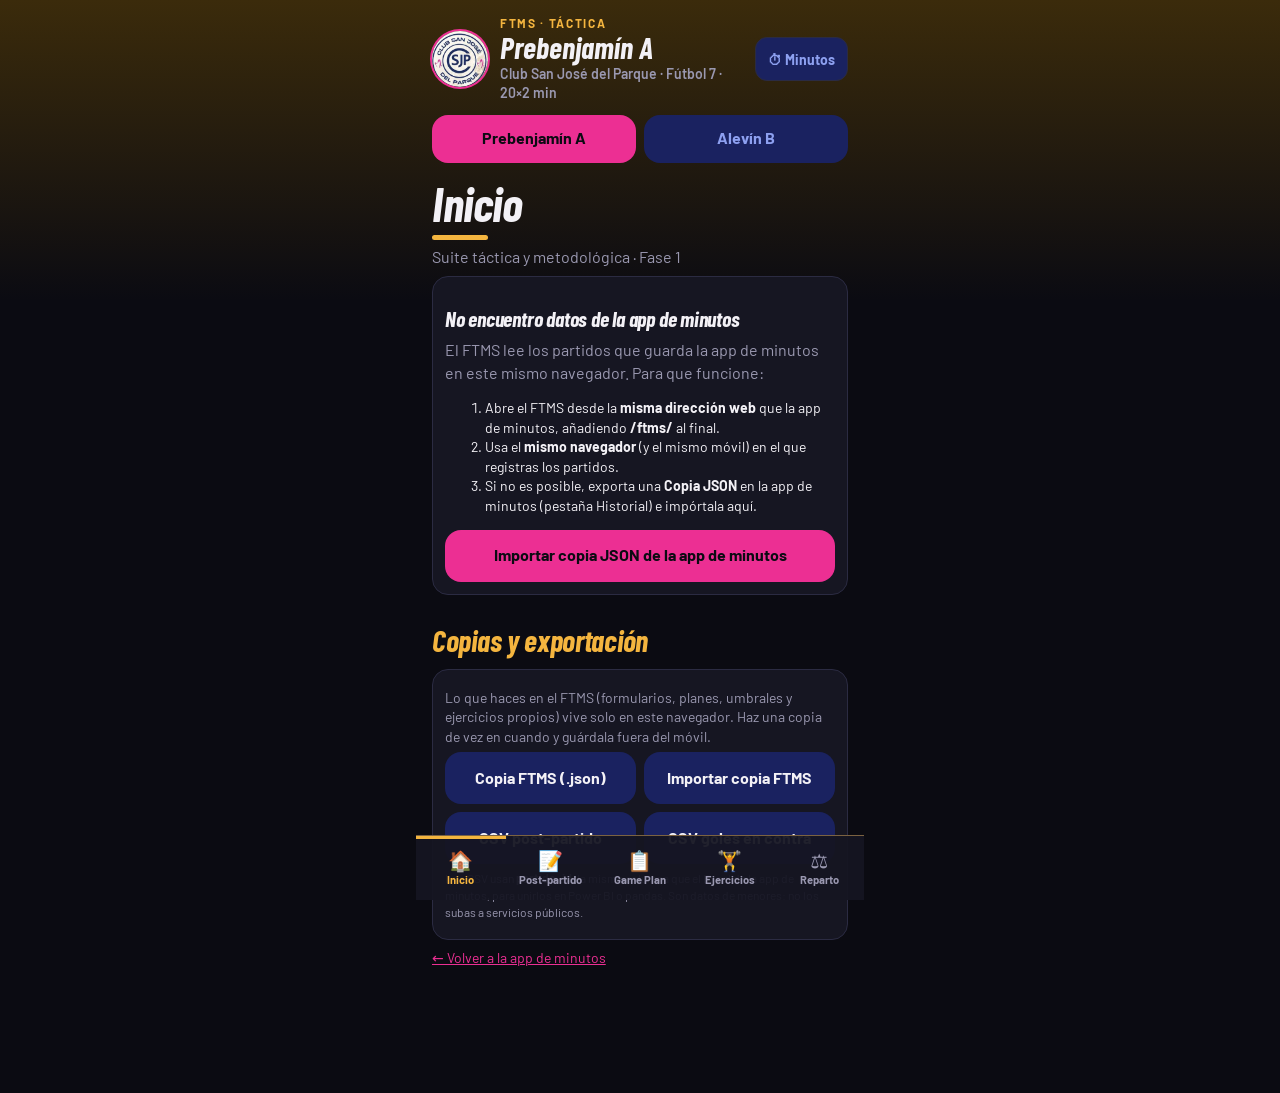
==== commit c5a031e9: "FTMS: sección Ejercicios para entrenar - Biblioteca de 30 ejercicios propios con dibujo en campo (ju" ====
--- a/ftms/index.html
+++ b/ftms/index.html
@@ -26,6 +26,7 @@
 body[data-sec=match],body[data-sec=plan]{--acc:#ec2f93;--top:#4a1442}
 body[data-sec=hist],body[data-sec=inicio]{--acc:#f4b53f;--top:#3b2b0b}
 body[data-sec=ana],body[data-sec=post]{--acc:#3ddc97;--top:#0e3a2d}
+body[data-sec=ejer]{--acc:#ff8a3d;--top:#43200a}
 *{box-sizing:border-box;-webkit-tap-highlight-color:transparent}
 html,body{margin:0;min-height:100%;overscroll-behavior:none}
 body{background:linear-gradient(180deg,var(--top) 0,var(--ink) 300px) var(--ink) no-repeat;color:var(--chalk);font-family:Barlow,"Segoe UI",system-ui,sans-serif;font-size:16px;line-height:1.4;padding-top:env(safe-area-inset-top)}
@@ -74,8 +75,8 @@
 .teams{display:grid;grid-template-columns:1fr 1fr;gap:8px;margin-bottom:16px}
 .teams button{min-height:48px;border-radius:16px;font-weight:700;background:var(--bench);color:var(--benchl)}
 .teams button.on{background:var(--turf);color:var(--ink)}
-nav{position:fixed;bottom:0;left:0;right:0;z-index:30;background:rgba(22,22,34,.95);border-top:1px solid color-mix(in srgb,var(--acc) 40%,var(--line));display:grid;grid-template-columns:repeat(4,1fr);max-width:28rem;margin:0 auto;padding-bottom:env(safe-area-inset-bottom)}
-nav button{min-height:64px;font-weight:700;font-size:.8rem;color:var(--mute)}
+nav{position:fixed;bottom:0;left:0;right:0;z-index:30;background:rgba(22,22,34,.95);border-top:1px solid color-mix(in srgb,var(--acc) 40%,var(--line));display:grid;grid-template-columns:repeat(5,1fr);max-width:28rem;margin:0 auto;padding-bottom:env(safe-area-inset-bottom)}
+nav button{min-height:64px;font-weight:700;font-size:.7rem;color:var(--mute);padding:0 2px}
 nav button span{display:block;font-size:1.25rem;line-height:1.2}
 nav button.on{color:var(--acc);box-shadow:inset 0 3px 0 var(--acc)}
 #toast{position:fixed;left:50%;transform:translateX(-50%);bottom:112px;z-index:60;background:var(--chalk);color:var(--ink);font-weight:700;padding:8px 16px;border-radius:999px;max-width:90%;text-align:center;opacity:0;transition:opacity .2s;pointer-events:none}
@@ -105,6 +106,21 @@
 details>summary{cursor:pointer;font-weight:700}
 .ficha table td:first-child{color:var(--mute);width:96px;vertical-align:top}.ficha td{text-align:left}
 a{color:var(--turf)}
+/* ejercicios */
+.hscroll{display:flex;gap:8px;overflow-x:auto;padding-bottom:4px;scrollbar-width:none;-webkit-overflow-scrolling:touch}.hscroll::-webkit-scrollbar{display:none}.hscroll .chip{flex:none}
+.ej{display:flex;gap:12px;align-items:center;width:100%;text-align:left}
+.thumb{width:84px;height:84px;flex:none;border-radius:14px;display:block}
+.pitchsvg{width:100%;height:auto;border-radius:22px;display:block;box-shadow:inset 0 0 0 3px rgba(238,243,236,.4)}
+.nodg{display:grid;place-items:center;background:var(--bench);color:var(--benchl);font-weight:700}.pitchsvg.nodg{aspect-ratio:1/1}
+.lvl{display:inline-block;padding:3px 10px;border-radius:8px;font-size:.75rem;font-weight:700;letter-spacing:.06em;text-transform:uppercase;color:var(--ink)}
+.l1{background:#2fbfae}.l2{background:var(--amber)}.l3{background:var(--turf)}
+.chev{color:var(--acc);font-size:1.8rem;font-weight:700;flex:none}
+.lst{margin:4px 0 0;padding-left:18px}.lst li{margin:3px 0}.lst li::marker{color:var(--acc)}
+.ico{flex:none;width:38px;height:38px;border-radius:10px;background:var(--bench);display:grid;place-items:center;font-size:1.1rem}
+.ttl{font-family:var(--disp);font-style:italic;font-weight:700;font-size:1.25rem;text-transform:uppercase;letter-spacing:.02em}
+.tmv{font:italic 700 2.4rem var(--disp)}
+.legend{display:flex;flex-wrap:wrap;gap:6px 12px;font-size:.75rem;color:var(--mute);margin:8px 2px 4px}.lg{display:inline-block;width:10px;height:10px;border-radius:50%;margin-right:4px;vertical-align:-1px}
+.chk{display:flex;align-items:center;gap:6px;min-height:44px;margin-right:14px;font-weight:600}.chk input{width:20px;height:20px;accent-color:var(--turf)}
 @media (prefers-reduced-motion:reduce){*{transition:none!important}}
 </style>
 </head>
@@ -165,7 +181,8 @@
 function loadState(){
  let s=null;try{s=JSON.parse(localStorage.getItem(KEY))}catch(e){}
  if(!s||s.ver!==VER)s={ver:VER};
- s.team=TEAMS[s.team]?s.team:'pre';s.tab=['inicio','post','plan','carga'].includes(s.tab)?s.tab:'inicio';
+ s.team=TEAMS[s.team]?s.team:'pre';s.tab=['inicio','post','plan','ejer','carga'].includes(s.tab)?s.tab:'inicio';
+ s.ejer=Object.assign({fav:[],custom:[]},s.ejer||{});
  s.post=s.post||{};s.plans=s.plans||{};s.imported=s.imported||null;
  s.cfg=Object.assign({win:3,red:85,amber:70,low:35},s.cfg||{});
  return s;
@@ -410,7 +427,7 @@
  return h+vCopias();
 }
 function vCopias(){
- return`<h2>Copias y exportación</h2><div class="card"><p class="small mute">Lo que haces en el FTMS (formularios, planes, umbrales) vive solo en este navegador. Haz una copia de vez en cuando y guárdala fuera del móvil.</p>
+ return`<h2>Copias y exportación</h2><div class="card"><p class="small mute">Lo que haces en el FTMS (formularios, planes, umbrales y ejercicios propios) vive solo en este navegador. Haz una copia de vez en cuando y guárdala fuera del móvil.</p>
  <div class="grid2"><button data-a="expFt" class="btn">Copia FTMS (.json)</button><button data-a="impFt" class="btn">Importar copia FTMS</button>
  <button data-a="csvPost" class="btn">CSV post-partido</button><button data-a="csvGol" class="btn">CSV goles en contra</button></div>
  <p class="xs mute">Los CSV usan <b>partido_id</b>, la misma columna que el Excel de la app de minutos, para unirlos en Power BI o pandas. Son datos de menores: no los subas a servicios públicos.</p></div>
@@ -548,6 +565,220 @@
  return h+`<p class="xs mute">↑ ↓ comparan con los ${cf.win} partidos anteriores. Un no convocado cuenta como 0 minutos: revisa el motivo antes de sacar conclusiones.</p>`;
 }
 
+/* ==========================================================
+   EJERCICIOS · biblioteca libre para entrenar
+   Contenido propio, coherente con la formación UEFA C (RFEF).
+   Dibujo (dg) en coordenadas 0-100: t = cuadro | area | campo
+   J jugadores [x,y,tipo,etiqueta] (a ataca, d defiende, p portero, c comodín)
+   K conos [x,y] · M miniporterías [x,y,ancho] · B balones [x,y]
+   F flechas [x1,y1,x2,y2,tipo] (p pase/tiro, c conducción, m movimiento) · Z líneas de zona [x1,y1,x2,y2]
+   ========================================================== */
+const FUND={pase:'Pase',control:'Control y recepción',conduccion:'Conducción',regate:'Regate',remate:'Remate',defensa:'Defensa',portero:'Portero',coord:'Coordinación',juego:'Juego colectivo'};
+const NIV={1:'Principiante',2:'Intermedio',3:'Avanzado'};
+const EJ=[
+{id:'p1',f:'pase',n:1,dur:10,ser:1,cat:['pre','ale'],tit:'Pase corto en parejas',desc:'Dos jugadores se pasan el balón a poca distancia, controlando antes de devolver.',obj:'Mejorar el pase corto con el interior y el control.',org:['Parejas a 6-8 m','Un balón por pareja','Dos conos marcan la posición de cada uno'],eje:['Pase raso con el interior del pie','Control con el pie contrario al que pasó el compañero','Cada 2 minutos se cambia de pie'],con:['Pie de apoyo apuntando al compañero','Mirar al compañero antes de pasar','Amortiguar el balón al controlar'],fac:'Acercar a los jugadores a 4-5 m.',dif:'Pasar a un toque o alejarse a 10 m.',est:'Rueda de pase',sit:'Individual · jugador',
+ dg:{t:'cuadro',J:[[25,50,'a','A'],[75,50,'a','B']],K:[[25,62],[75,62]],B:[[31,50]],F:[[33,46,67,46,'p'],[67,54,33,54,'p']]}},
+{id:'p2',f:'pase',n:1,dur:10,ser:1,cat:['pre','ale'],tit:'Pase por puertas de conos',desc:'Pasar el balón al compañero haciendo que atraviese una puerta de conos.',obj:'Mejorar la precisión en el pase.',org:['Parejas a 10 m','Una puerta de 1,5 m en el centro','Varias parejas en paralelo'],eje:['Cada pase debe cruzar la puerta','Punto por cada pase que entra','Reducir la puerta cada 3 minutos'],con:['Golpear el centro del balón','Acompañar con la pierna tras el golpeo'],fac:'Puerta más ancha.',dif:'Puerta de 1 m o pase con el pie menos hábil.',est:'Rueda de pase',sit:'Individual · jugador',
+ dg:{t:'cuadro',J:[[18,30,'a','A'],[82,30,'a','B'],[18,72,'a','C'],[82,72,'a','D']],K:[[50,24],[50,36],[50,66],[50,78]],B:[[24,30],[24,72]],F:[[26,30,74,30,'p'],[26,72,74,72,'p']]}},
+{id:'p3',f:'pase',n:1,dur:12,ser:1,cat:['pre','ale'],tit:'Triángulo de pase',desc:'Tres jugadores en triángulo: se pasa y se sigue al balón.',obj:'Mejorar el pase y el movimiento después de pasar.',org:['Triángulo de 8 m con conos','3-4 jugadores por triángulo','Un balón'],eje:['A pasa a B y ocupa el sitio de B','B controla y pasa a C','Cambiar de sentido cada 2 minutos'],con:['Pasar y moverse enseguida','Controlar orientado hacia el siguiente compañero'],fac:'Sin seguir el pase: cada uno en su cono.',dif:'A un toque.',est:'Rueda de pase',sit:'Sectorial · jugadores',
+ dg:{t:'cuadro',J:[[50,18,'a','A'],[22,78,'a','B'],[78,78,'a','C']],K:[[50,10],[16,86],[84,86]],B:[[50,25]],F:[[46,25,26,70,'p'],[30,78,70,78,'p'],[74,70,54,25,'p']]}},
+{id:'p4',f:'pase',n:1,dur:12,ser:1,cat:['pre','ale'],tit:'Rondo 4c1',desc:'Cuatro pasan el balón en un cuadrado y uno intenta tocarlo.',obj:'Mejorar el pase corto, el control y ofrecer líneas de pase.',org:['Cuadrado de 8x8 m','4 jugadores en los lados y 1 en el centro','Un balón'],eje:['Los 4 se pasan el balón a 2 toques','Si el del centro toca el balón, cambia con quien lo perdió','Meta: 10 pases seguidos'],con:['Moverse por el lado para dar línea de pase','Pase firme al pie','Controlar con el pie lejano al defensor'],fac:'Toques libres o cuadrado más grande.',dif:'A un toque o 4c2 en 10x10 m.',est:'Conservación',sit:'Sectorial · jugadores',
+ dg:{t:'cuadro',J:[[20,20,'a','A'],[80,20,'a','B'],[20,80,'a','C'],[80,80,'a','D'],[50,50,'d','X']],K:[[10,10],[90,10],[10,90],[90,90]],B:[[26,20]],F:[[28,20,72,20,'p'],[80,28,80,72,'p']]}},
+{id:'p5',f:'pase',n:2,dur:12,ser:1,cat:['ale'],tit:'Pared con apoyo',desc:'El jugador con balón juega con un apoyo y recibe la devolución en carrera.',obj:'Resolver el 2c1 con una pared.',org:['Grupos de 3 en un pasillo de 20x10 m','Un cono hace de defensor','Columna de salida en un extremo'],eje:['A conduce hacia el cono y pasa a B','B devuelve al espacio por detrás del cono','A recibe en carrera y conduce hasta la línea'],con:['Fijar al defensor conduciendo hacia él','Pasar antes de llegar al defensor','Devolver al espacio, no al pie'],fac:'Sin límite de toques para el apoyo.',dif:'Defensor real que solo puede moverse lateralmente.',est:'Oleada',sit:'Sectorial · jugadores',
+ dg:{t:'cuadro',J:[[25,82,'a','A'],[62,48,'a','B']],K:[[40,52]],B:[[29,76]],F:[[30,76,56,52,'p'],[60,42,44,24,'p'],[28,74,38,28,'m']]}},
+{id:'p6',f:'pase',n:2,dur:15,ser:1,cat:['ale'],tit:'Rondo 5c2',desc:'Cinco jugadores mantienen el balón ante dos defensores.',obj:'Mejorar la circulación del balón y el perfil corporal.',org:['Círculo o cuadrado de 12x12 m','5 atacantes por fuera y 2 defensores dentro'],eje:['Máximo 2 toques','Pase entre los dos defensores: punto doble','El defensor que roba cambia con quien perdió'],con:['Perfil abierto antes de recibir','Buscar el pase entre defensores','Los de al lado se ofrecen siempre'],fac:'Toques libres.',dif:'A un toque o con espacio menor.',est:'Conservación',sit:'Sectorial · jugadores',
+ dg:{t:'cuadro',J:[[50,12,'a','A'],[14,42,'a','B'],[86,42,'a','C'],[26,86,'a','D'],[74,86,'a','E'],[42,50,'d','X'],[60,56,'d','X']],B:[[20,42]],F:[[22,42,78,42,'p'],[84,50,77,80,'p']]}},
+{id:'c1',f:'control',n:1,dur:10,ser:1,cat:['pre','ale'],tit:'Control orientado en parejas',desc:'Recibir el balón y, con el primer toque, salir hacia un lado por una puerta de conos.',obj:'Mejorar el control orientado.',org:['Parejas a 10 m','Dos puertas de conos a los lados del receptor'],eje:['A pasa a B','B controla hacia una puerta y la cruza conduciendo','B vuelve y pasa a A, que hace lo mismo'],con:['Mirar antes de recibir dónde está la puerta','Controlar con el pie lejano','Primer toque hacia el espacio'],fac:'Sin puertas: solo controlar hacia un lado.',dif:'El pasador dice la puerta en el último momento.',est:'Rueda de pase',sit:'Individual · jugador',
+ dg:{t:'cuadro',J:[[22,55,'a','A'],[68,55,'a','B']],K:[[84,30],[94,30],[84,80],[94,80]],B:[[28,55]],F:[[30,55,61,55,'p'],[72,50,88,34,'c']]}},
+{id:'c2',f:'control',n:2,dur:12,ser:1,cat:['ale'],tit:'Control y giro con defensor',desc:'El receptor, de espaldas a la portería, controla y gira ante un defensor pasivo.',obj:'Mejorar el control y el giro para encarar.',org:['Medio campo de F7','Pasador, receptor y defensor','Portero en la portería'],eje:['El pasador da al receptor','El receptor controla, gira y tira','El defensor solo acompaña al principio'],con:['Mirar por encima del hombro antes de recibir','Controlar hacia el lado contrario del defensor','Girar con el primer toque si hay espacio'],fac:'Sin defensor.',dif:'Defensor activo.',est:'Oleada',sit:'Sectorial · jugadores',
+ dg:{t:'area',J:[[50,88,'a','A'],[50,56,'a','B'],[46,42,'d','X'],[50,9,'p','P']],B:[[50,82]],F:[[50,81,50,63,'p'],[55,52,68,32,'c'],[68,30,56,8,'p']]}},
+{id:'c3',f:'control',n:2,dur:12,ser:1,cat:['ale'],tit:'Recibir entre líneas',desc:'Cuadrado dividido en tres zonas: el balón pasa de un extremo a otro a través del jugador del centro.',obj:'Mejorar la recepción con presión y el perfil corporal.',org:['Cuadrado de 20x30 m en tres zonas','Un jugador en cada zona de los extremos','En el centro, un atacante y un defensor'],eje:['El del extremo pasa al del centro','El del centro controla y pasa al extremo contrario','El defensor solo puede estar en la zona central'],con:['Desmarcarse para recibir libre','Perfil abierto para ver los dos extremos','Controlar hacia donde vas a pasar'],fac:'Defensor pasivo.',dif:'Dos defensores en el centro.',est:'Conservación',sit:'Sectorial · jugadores',
+ dg:{t:'cuadro',Z:[[6,36,94,36],[6,64,94,64]],J:[[50,86,'a','A'],[56,50,'a','B'],[50,14,'a','C'],[38,46,'d','X']],B:[[50,80]],F:[[52,79,55,57,'p'],[57,43,51,21,'p']]}},
+{id:'d1',f:'conduccion',n:1,dur:10,ser:1,cat:['pre'],tit:'Eslalon entre conos',desc:'Conducir el balón entre conos sin tocarlos.',obj:'Mejorar la conducción y los cambios de dirección.',org:['Fila de 5 conos a 2 m','Una columna por fila de conos','Un balón por jugador'],eje:['Conducir haciendo zigzag','Al final, pase al siguiente de la fila','Usar el interior y el exterior del pie'],con:['Toques cortos y suaves','Balón cerca del pie','Cabeza arriba entre cono y cono'],fac:'Conos más separados.',dif:'Solo con el pie menos hábil o con la planta.',est:'Circuito',sit:'Individual · jugador',
+ dg:{t:'cuadro',J:[[12,50,'a','A']],K:[[28,42],[42,58],[56,42],[70,58],[84,42]],B:[[18,50]],F:[[20,50,92,50,'c']]}},
+{id:'d2',f:'conduccion',n:1,dur:10,ser:1,cat:['pre'],tit:'Semáforo',desc:'Todos conducen libres y cambian el ritmo según el color que dice el entrenador.',obj:'Mejorar la conducción con cambios de ritmo.',org:['Cuadrado de 20x20 m','Un balón por jugador'],eje:['Verde: conducir rápido','Ámbar: conducir despacio','Rojo: parar el balón con la planta'],con:['Cabeza arriba para no chocar','Toques cortos al frenar','Arrancar con un toque largo'],fac:'Solo verde y rojo.',dif:'Añadir un color para cambiar de dirección.',est:'Juego adaptado al fútbol',sit:'—',
+ dg:{t:'cuadro',J:[[24,26,'a',''],[70,22,'a',''],[40,64,'a',''],[78,72,'a',''],[20,80,'a','']],B:[[30,26],[76,22],[46,64],[72,72],[26,80]],F:[[32,30,52,42,'c'],[74,28,62,46,'c'],[48,68,62,82,'c']]}},
+{id:'d3',f:'conduccion',n:2,dur:12,ser:1,cat:['pre','ale'],tit:'Cruzar la línea',desc:'1c1 en el que el atacante debe cruzar una línea conduciendo.',obj:'Mejorar la conducción con oposición.',org:['Pasillo de 15x20 m','Línea de meta marcada con conos','Atacante y defensor enfrentados'],eje:['El atacante conduce hacia la línea','El defensor intenta robar','Si roba, intenta cruzar la línea contraria'],con:['Proteger el balón con el cuerpo','Cambiar de ritmo para superar','Llevar el balón por el lado contrario al defensor'],fac:'El defensor sale con retraso.',dif:'Línea más corta.',est:'Oleada',sit:'Individual · jugador',
+ dg:{t:'cuadro',Z:[[20,14,80,14]],K:[[20,14],[80,14],[20,90],[80,90]],J:[[50,82,'a','A'],[50,44,'d','X']],B:[[50,76]],F:[[52,74,66,20,'c'],[50,38,58,30,'m']]}},
+{id:'r1',f:'regate',n:1,dur:12,ser:1,cat:['pre','ale'],tit:'Oleadas 1c1 en pasillo',desc:'Atacante contra defensor en un pasillo que termina en portería.',obj:'Resolver situaciones de 1c1.',org:['Pasillo de 12 m de ancho hasta la portería','Dos columnas: atacantes y defensores','Portero'],eje:['El defensor pasa al atacante y sale a defender','El atacante intenta superarle y tirar','Se cambian los roles tras cada turno'],con:['Ir hacia el defensor a buena velocidad','Fintar antes de cambiar de dirección','Cambio de ritmo tras el regate'],fac:'El defensor empieza unos pasos atrás.',dif:'Pasillo más estrecho.',est:'Oleada',sit:'Individual · jugador',
+ dg:{t:'area',K:[[30,40],[30,62],[30,84],[70,40],[70,62],[70,84]],J:[[50,86,'a','A'],[50,56,'d','X'],[50,9,'p','P']],B:[[50,80]],F:[[52,78,62,40,'c'],[62,36,54,8,'p']]}},
+{id:'r2',f:'regate',n:1,dur:10,ser:1,cat:['pre'],tit:'Tiburones y pececillos',desc:'Los pececillos conducen por el cuadrado y los tiburones intentan robarles el balón.',obj:'Mejorar la protección y el regate en juego.',org:['Cuadrado de 20x20 m','Todos con balón menos 2 tiburones'],eje:['Los tiburones intentan sacar balones del cuadrado','Quien pierde el balón pasa a ser tiburón','Gana el último pececillo'],con:['Proteger con el cuerpo','Cabeza arriba para ver a los tiburones','Cambiar de dirección al acercarse uno'],fac:'Un solo tiburón.',dif:'Cuadrado más pequeño.',est:'Juego adaptado al fútbol',sit:'—',
+ dg:{t:'cuadro',J:[[22,24,'a',''],[76,22,'a',''],[30,70,'a',''],[78,76,'a',''],[46,48,'d','X'],[62,54,'d','X']],B:[[28,24],[70,22],[36,70],[72,76]],F:[[28,30,36,44,'c'],[70,28,84,40,'c'],[50,44,34,66,'m']]}},
+{id:'r3',f:'regate',n:2,dur:12,ser:1,cat:['pre','ale'],tit:'1c1 con dos miniporterías',desc:'El atacante elige a qué miniportería atacar según se coloca el defensor.',obj:'Mejorar el regate y la toma de decisión.',org:['Cuadrado de 15x15 m','Dos miniporterías en el fondo','Columnas de atacantes y defensores'],eje:['El defensor pasa al atacante','El atacante marca en cualquiera de las dos','Si el defensor roba, conduce hasta la línea de salida'],con:['Mirar qué portería deja libre el defensor','Amagar hacia un lado y salir al otro','Tirar en cuanto haya hueco'],fac:'Miniporterías más anchas.',dif:'Gol solo tras regate.',est:'Partido',sit:'Individual · jugador',
+ dg:{t:'cuadro',M:[[28,8,14],[72,8,14]],J:[[50,82,'a','A'],[52,46,'d','X']],B:[[50,76]],F:[[48,74,32,24,'c'],[30,20,28,12,'p']]}},
+{id:'t1',f:'remate',n:1,dur:12,ser:1,cat:['pre','ale'],tit:'Remate con el interior',desc:'Tiros con el interior a portería con balón parado o en movimiento suave.',obj:'Mejorar el remate con precisión.',org:['Portería con portero','Fila de jugadores a 10 m','Un balón por jugador'],eje:['Tirar con el interior buscando los palos','Recoger el balón y volver a la fila','Alternar pie derecho e izquierdo'],con:['Pie de apoyo al lado del balón','Mirar la portería antes de tirar','Tirar raso'],fac:'Sin portero o portería más grande.',dif:'Tirar tras un control.',est:'Rueda de pase',sit:'Individual · jugador',
+ dg:{t:'area',J:[[50,66,'a','A'],[50,9,'p','P']],B:[[50,60]],F:[[50,58,42,7,'p']]}},
+{id:'t2',f:'remate',n:1,dur:14,ser:1,cat:['pre','ale'],tit:'Conducir y rematar',desc:'Conducción rápida hasta una zona y remate a portería.',obj:'Mejorar el remate tras conducción.',org:['Salida a 25 m de la portería','Zona de tiro marcada con conos','Portero'],eje:['Conducir hasta la zona de tiro','Rematar antes de pasar la última línea de conos','Recoger y volver por fuera'],con:['Último toque para preparar el tiro','Tirar al lado contrario del portero','Rematar sin parar la carrera'],fac:'Zona de tiro más cerca.',dif:'Defensor que sale desde un lado.',est:'Oleada',sit:'Individual · jugador',
+ dg:{t:'area',K:[[38,44],[62,44]],J:[[50,92,'a','A'],[50,9,'p','P']],B:[[50,86]],F:[[50,84,50,52,'c'],[50,48,60,7,'p']]}},
+{id:'t3',f:'remate',n:2,dur:12,ser:1,cat:['ale'],tit:'Pared y remate',desc:'Pared con un apoyo cerca del área y remate.',obj:'Mejorar el remate tras combinación.',org:['Medio campo de F7','Un apoyo fijo frente al área','Portero'],eje:['A pasa al apoyo','El apoyo devuelve al espacio','A remata de primeras o tras un control'],con:['Pasar fuerte al apoyo','Desmarque hacia el espacio de la devolución','Remate raso y cruzado'],fac:'Remate tras control.',dif:'Remate de primeras obligatorio.',est:'Oleada',sit:'Sectorial · jugadores',
+ dg:{t:'area',J:[[28,86,'a','A'],[56,58,'a','B'],[50,9,'p','P']],B:[[32,80]],F:[[34,80,50,62,'p'],[52,52,40,38,'p'],[30,78,36,42,'m'],[40,34,46,7,'p']]}},
+{id:'t4',f:'remate',n:2,dur:14,ser:1,cat:['ale'],tit:'Centro atrás y remate',desc:'Un extremo llega a línea de fondo y da el pase atrás a dos rematadores.',obj:'Mejorar el remate tras centro desde banda.',org:['Medio campo de F7','Un extremo y dos rematadores','Portero'],eje:['El extremo conduce hasta línea de fondo','Pase atrás raso','Uno ataca el primer palo y otro el segundo'],con:['Atacar el primer y el segundo palo','Llegar en carrera, no esperar parado','Rematar raso'],fac:'Sin portero.',dif:'Un defensor dentro del área.',est:'Oleada',sit:'Sectorial · jugadores',
+ dg:{t:'area',J:[[86,56,'a','A'],[42,62,'a','B'],[62,66,'a','C'],[50,9,'p','P']],B:[[86,50]],F:[[86,48,86,20,'c'],[83,18,56,28,'p'],[44,56,42,24,'m'],[62,60,60,22,'m']]}},
+{id:'e1',f:'defensa',n:1,dur:10,ser:1,cat:['pre','ale'],tit:'1c1 defensivo en pasillo',desc:'El defensor defiende su línea ante un atacante que conduce.',obj:'Mejorar la entrada y el perfil defensivo.',org:['Pasillo de 10x15 m','Atacante con balón y defensor','Línea de meta detrás del defensor'],eje:['El atacante intenta cruzar la línea conduciendo','El defensor intenta robar sin salir del pasillo','Se cambian los roles'],con:['Perfilarse de lado, no de frente','Llevar al atacante hacia la banda','No tirarse al suelo: esperar el momento'],fac:'Pasillo más estrecho.',dif:'Pasillo más ancho.',est:'Oleada',sit:'Individual · jugador',
+ dg:{t:'cuadro',Z:[[30,90,70,90]],K:[[30,10],[30,50],[30,90],[70,10],[70,50],[70,90]],J:[[50,22,'a','A'],[50,62,'d','X']],B:[[50,28]],F:[[50,30,58,52,'c'],[50,68,56,58,'m']]}},
+{id:'e2',f:'defensa',n:2,dur:12,ser:1,cat:['ale'],tit:'2c1 defensivo: temporizar',desc:'Un defensor frena a dos atacantes hasta que llega la ayuda.',obj:'Mejorar la temporización en inferioridad.',org:['Medio campo de F7','Dos atacantes, un defensor y un segundo defensor que sale con retraso','Portero'],eje:['Los atacantes salen desde el medio campo','El defensor retrasa el ataque sin lanzarse','A los 3 segundos sale el segundo defensor'],con:['Retroceder de lado mirando al balón','Tapar la línea de pase más peligrosa','Ir a robar solo cuando llegue la ayuda'],fac:'El segundo defensor sale antes.',dif:'Ayuda a los 5 segundos.',est:'Oleada',sit:'Sectorial · jugadores',
+ dg:{t:'area',J:[[34,80,'a','A'],[68,80,'a','B'],[50,48,'d','X'],[50,9,'p','P']],B:[[40,80]],F:[[42,80,60,80,'p'],[50,54,56,60,'m']]}},
+{id:'e3',f:'defensa',n:3,dur:15,ser:1,cat:['ale'],tit:'Cobertura en 2c2',desc:'Dos defensores se ayudan: uno presiona y el otro cubre.',obj:'Mejorar la cobertura y la permuta.',org:['Medio campo de F7','2 atacantes, 2 defensores y portero'],eje:['El defensor más cercano al balón presiona','El otro se coloca en diagonal para cubrir','Si superan al primero, el segundo sale y el primero ocupa su hueco'],con:['Cubrir en diagonal, entre el balón y la portería','Hablar: "¡voy!", "¡cubro!"','Permutar sin seguir el balón'],fac:'Atacantes con toques limitados.',dif:'3c3 con más espacio.',est:'Partido',sit:'Sectorial · jugadores',
+ dg:{t:'area',J:[[34,74,'a','A'],[72,68,'a','B'],[38,52,'d','X'],[56,40,'d','X'],[50,9,'p','P']],B:[[34,68]],F:[[36,66,40,58,'c'],[58,46,48,36,'m']]}},
+{id:'g1',f:'portero',n:1,dur:10,ser:1,cat:['pre','ale'],tit:'Blocaje y caída lateral',desc:'El entrenador o un compañero lanza con la mano y el portero bloca.',obj:'Mejorar el blocaje y la caída.',org:['Portería y un lanzador a 6-8 m','Balones blandos al principio'],eje:['Lanzar a media altura, a la derecha y a la izquierda','El portero bloca y se levanta rápido','10 lanzamientos por portero'],con:['Manos delante del cuerpo','Caer de lado, no de espaldas','Levantarse enseguida'],fac:'Lanzamientos al cuerpo.',dif:'Lanzamientos con el pie.',est:'Circuito',sit:'Individual · jugador',
+ dg:{t:'area',J:[[50,46,'a','A'],[50,12,'p','P']],B:[[50,40]],F:[[50,39,38,13,'p']]}},
+{id:'g2',f:'portero',n:2,dur:12,ser:1,cat:['ale'],tit:'Parar y salir rápido',desc:'Tras una parada, el portero saca rápido con la mano a un compañero que se desmarca.',obj:'Mejorar la parada y el saque rápido.',org:['Campo de F7','Tirador, portero y dos receptores en bandas'],eje:['El tirador chuta a portería','El portero bloca y saca con la mano a un receptor libre','Punto si saca en menos de 5 segundos'],con:['Colocarse antes del tiro','Mirar antes de sacar','Saque raso al pie del compañero'],fac:'Sin límite de tiempo.',dif:'Un defensor cerca de los receptores.',est:'Oleada',sit:'Sectorial · jugadores',
+ dg:{t:'campo',J:[[50,50,'a','A'],[50,90,'p','P'],[16,66,'a','B'],[84,62,'a','C']],B:[[50,56]],F:[[50,58,46,86,'p'],[56,88,80,66,'p'],[86,58,90,46,'m']]}},
+{id:'k1',f:'coord',n:1,dur:10,ser:1,cat:['pre'],tit:'Circuito de coordinación con balón',desc:'Recorrido de apoyos y saltos que termina conduciendo y tirando.',obj:'Mejorar las habilidades coordinativas.',org:['Conos en zigzag, aros o escalera y una miniportería','Una columna de jugadores'],eje:['Pasar entre los conos con apoyos rápidos','Saltar a pies juntos y a la pata coja','Recoger un balón, conducir y tirar a la miniportería'],con:['Apoyos de puntillas','Brazos para equilibrarse','Bajar el centro de gravedad en los giros'],fac:'Menos estaciones.',dif:'Señales del entrenador para cambiar el orden.',est:'Circuito',sit:'—',
+ dg:{t:'cuadro',M:[[84,14,14]],K:[[20,82],[30,72],[40,82],[50,72]],J:[[10,92,'a','A']],B:[[62,48]],F:[[14,88,52,68,'m'],[58,62,64,52,'m'],[66,46,80,24,'c'],[82,22,84,16,'p']]}},
+{id:'k2',f:'coord',n:1,dur:10,ser:1,cat:['pre'],tit:'Quita petos con balón',desc:'Cada jugador lleva un peto en la cintura y conduce intentando quitar petos a los demás.',obj:'Mejorar la conducción y la percepción del entorno.',org:['Cuadrado de 20x20 m','Un balón y un peto por jugador'],eje:['Conducir sin perder el balón','Quitar petos sin dejar de conducir','Gana quien más petos consigue'],con:['Mirar alrededor, no solo al balón','Cambios de dirección rápidos','Proteger tu peto girando el cuerpo'],fac:'Sin balón, solo petos.',dif:'Espacio más pequeño.',est:'Juego adaptado al fútbol',sit:'—',
+ dg:{t:'cuadro',J:[[26,28,'a',''],[70,26,'a',''],[44,56,'a',''],[24,78,'a',''],[76,74,'a','']],B:[[32,28],[64,26],[50,56],[30,78],[70,74]],F:[[34,32,42,48,'c'],[62,30,52,50,'c']]}},
+{id:'j1',f:'juego',n:1,dur:6,ser:2,cat:['pre','ale'],tit:'Partido 3c3 con miniporterías',desc:'Partido reducido con dos miniporterías por equipo.',obj:'Buscar el espacio libre para atacar.',org:['Campo de 25x20 m','Dos miniporterías en cada fondo','Equipos de 3, sin portero'],eje:['Partidos de 6 minutos','Se puede marcar en cualquiera de las dos','Saque desde la línea de fondo tras gol'],con:['Levantar la cabeza para ver la portería libre','Separarse del compañero con balón','Cambiar el juego hacia la portería libre'],fac:'Porterías más grandes.',dif:'Gol solo tras 3 pases.',est:'Partido',sit:'Sectorial · jugadores',
+ dg:{t:'cuadro',M:[[28,8,14],[72,8,14],[28,92,14],[72,92,14]],J:[[30,70,'a',''],[70,72,'a',''],[50,56,'a',''],[34,34,'d',''],[66,32,'d',''],[50,46,'d','']],B:[[56,56]],F:[[56,58,68,66,'p'],[74,66,72,14,'c']]}},
+{id:'j2',f:'juego',n:2,dur:8,ser:2,cat:['ale'],tit:'Conservación 4c4 + 2 comodines',desc:'Dos equipos se disputan el balón con dos comodines que juegan con quien lo tiene.',obj:'Crear y ocupar espacios para conservar el balón.',org:['Cuadrado de 30x30 m','Dos equipos de 4 y 2 comodines en los fondos'],eje:['Punto al pasar de un comodín al otro','Los comodines juegan a 2 toques','Si se roba, se busca enseguida a un comodín'],con:['Abrirse para dar amplitud','Ofrecer siempre línea de pase','Perfil abierto para ver los dos lados'],fac:'Tres comodines.',dif:'Comodines a un toque.',est:'Conservación',sit:'Intersectorial · jugadores',
+ dg:{t:'cuadro',J:[[24,30,'a',''],[76,30,'a',''],[24,70,'a',''],[76,70,'a',''],[40,44,'d',''],[60,44,'d',''],[40,58,'d',''],[60,58,'d',''],[50,8,'c','C'],[50,92,'c','C']],B:[[30,70]],F:[[30,66,46,90,'p'],[54,88,72,74,'p'],[76,62,76,38,'p'],[72,26,56,10,'p']]}},
+{id:'j3',f:'juego',n:3,dur:8,ser:2,cat:['ale'],tit:'Salida 3+P contra 2',desc:'Portero y tres jugadores salen jugando ante dos presionadores.',obj:'Mejorar la salida de balón creando líneas de pase.',org:['Medio campo de F7','Portero, 3 jugadores y 2 presionadores'],eje:['Saca siempre el portero','Punto al cruzar el medio campo conduciendo','Si los presionadores roban, atacan la portería'],con:['Abrirse a las bandas para dar amplitud','Perfil abierto antes de recibir','Fijar al presionador y pasar al lado contrario'],fac:'Un solo presionador.',dif:'Tres presionadores.',est:'Conservación',sit:'Intersectorial · jugadores',
+ dg:{t:'campo',J:[[50,90,'p','P'],[16,72,'a',''],[50,70,'a',''],[84,72,'a',''],[40,58,'d','X'],[62,58,'d','X']],B:[[50,84]],F:[[46,86,20,76,'p'],[18,66,20,46,'c']]}},
+{id:'j4',f:'juego',n:3,dur:10,ser:2,cat:['ale'],tit:'Partido con carriles',desc:'Partido con dos carriles laterales en los que no se puede defender.',obj:'Mejorar la amplitud y el juego por bandas.',org:['Campo de F7 con dos carriles laterales de 5 m','Equipos de 5 más portero'],eje:['En los carriles no se puede defender','Gol tras pase desde un carril: vale doble','Máximo un jugador por equipo en cada carril'],con:['Pisar la banda para abrir el campo','Atacar el espacio interior cuando la defensa se abre','Centro atrás tras llegar a línea de fondo'],fac:'Carriles más anchos.',dif:'En el carril, máximo 2 toques.',est:'Partido',sit:'Completa · equipo',
+ dg:{t:'campo',Z:[[18,4,18,96],[82,4,82,96]],J:[[50,90,'p','P'],[50,10,'p','P'],[10,50,'a',''],[40,62,'a',''],[60,46,'a',''],[90,40,'a',''],[34,40,'d',''],[56,30,'d',''],[66,58,'d','']],B:[[16,50]],F:[[10,44,10,22,'c'],[13,20,46,18,'p']]}}
+];
+
+/* ---- Ejercicios: estado de la vista, dibujo, lista, ficha, cronómetro y editor ---- */
+let EJS={f:'',n:0,fav:false,cat:true,q:'',sel:null,edit:null},TMR=null;
+const EST=['Juego adaptado al fútbol','Circuito','Rueda de pase','Oleada','Conservación','Partido'];
+const SITS=['—','Individual · jugador','Sectorial · jugador','Sectorial · jugadores','Intersectorial · jugadores','Completa · equipo'];
+const allEj=()=>[...EJ,...(ST.ejer.custom||[])];
+const ejById=id=>allEj().find(e=>e.id===id);
+const isFav=id=>(ST.ejer.fav||[]).includes(id);
+const durTxt=e=>(+e.ser||1)>1?`${e.ser}×${e.dur}'`:`${e.dur}'`;
+const catTxt=e=>(e.cat||[]).map(c=>c==='pre'?'Prebenjamín':'Alevín').join(' · ');
+const mmss=ms=>{const t=Math.max(0,Math.ceil(ms/1000));return String(Math.floor(t/60)).padStart(2,'0')+':'+String(t%60).padStart(2,'0')};
+function wavy(x1,y1,x2,y2){
+ const dx=x2-x1,dy=y2-y1,len=Math.hypot(dx,dy)||1,n=Math.max(2,Math.round(len/7)),px=-dy/len,py=dx/len;let d=`M${x1} ${y1}`;
+ for(let i=1;i<=n;i++){const t0=(i-.5)/n,t1=i/n,o=i%2?2.2:-2.2;d+=` Q${(x1+dx*t0+px*o).toFixed(1)} ${(y1+dy*t0+py*o).toFixed(1)} ${(x1+dx*t1).toFixed(1)} ${(y1+dy*t1).toFixed(1)}`}
+ return d;
+}
+function pitchSvg(dg,uid,small){
+ const cls=small?'thumb':'pitchsvg';
+ if(!dg)return`<div class="${cls} nodg"><span>${small?'✎':'Ejercicio sin dibujo'}</span></div>`;
+ const L='rgba(255,255,255,.7)',sw=small?1.4:.8,uidS=String(uid).replace(/[^\w-]/g,'');
+ const mk=(k,c)=>`<marker id="m${k}${uidS}" viewBox="0 0 10 10" refX="8" refY="5" markerWidth="5" markerHeight="5" orient="auto"><path d="M0 0L10 5L0 10z" fill="${c}"/></marker>`;
+ const ln=(x,y,w,h)=>`<rect x="${x}" y="${y}" width="${w}" height="${h}" fill="none" stroke="${L}" stroke-width="${sw}"/>`;
+ const goal=(y)=>`<rect x="40" y="${y}" width="20" height="3" fill="none" stroke="#fff" stroke-width="${sw}"/>`;
+ let s=`<svg viewBox="0 0 100 100" class="${cls}" role="img" aria-label="Dibujo del ejercicio"><defs>${mk('p','#fff')}${mk('c','#fff')}${mk('m','#ffe08a')}</defs><rect width="100" height="100" fill="#1e8f4d"/>`+[0,1,2,3,4].map(i=>`<rect y="${i*20+10}" width="100" height="10" fill="#198044"/>`).join('');
+ if(dg.t==='area')s+=ln(4,4,92,92)+ln(22,4,56,22)+ln(36,4,28,8)+goal(1)+`<circle cx="50" cy="18" r=".9" fill="${L}"/>`;
+ else if(dg.t==='campo')s+=ln(4,4,92,92)+`<line x1="4" y1="50" x2="96" y2="50" stroke="${L}" stroke-width="${sw}"/><circle cx="50" cy="50" r="10" fill="none" stroke="${L}" stroke-width="${sw}"/>`+ln(25,4,50,16)+ln(25,80,50,16)+goal(1)+goal(96);
+ else s+=ln(6,6,88,88);
+ (dg.Z||[]).forEach(([a,b,c,d])=>{s+=`<line x1="${a}" y1="${b}" x2="${c}" y2="${d}" stroke="${L}" stroke-width="${sw}" stroke-dasharray="2 2"/>`});
+ (dg.M||[]).forEach(([x,y,w])=>{s+=`<rect x="${x-w/2}" y="${y-1.6}" width="${w}" height="3.2" fill="none" stroke="#fff" stroke-width="${small?1.6:1}"/>`});
+ (dg.K||[]).forEach(([x,y])=>{s+=`<path d="M${x-2.2} ${y+2}L${x} ${y-2.6}L${x+2.2} ${y+2}z" fill="#ff8a3d"/>`});
+ (dg.F||[]).forEach(([x1,y1,x2,y2,k])=>{const c=k==='m'?'#ffe08a':'#fff',w=small?1.3:.9;
+  s+=k==='c'?`<path d="${wavy(x1,y1,x2,y2)}" fill="none" stroke="${c}" stroke-width="${w}" marker-end="url(#mc${uidS})"/>`
+   :`<line x1="${x1}" y1="${y1}" x2="${x2}" y2="${y2}" stroke="${c}" stroke-width="${w}"${k==='p'?' stroke-dasharray="2.4 1.8"':''} marker-end="url(#m${k==='m'?'m':'p'}${uidS})"/>`});
+ (dg.B||[]).forEach(([x,y])=>{s+=`<circle cx="${x}" cy="${y}" r="1.9" fill="#fff" stroke="#111" stroke-width=".5"/>`});
+ const PC={a:['#ec2f93','#fff'],d:['#f4b53f','#0b0b12'],p:['#3ddc97','#0b0b12'],c:['#8da0f0','#0b0b12']};
+ (dg.J||[]).forEach(([x,y,t,l])=>{const[f,tc]=PC[t]||PC.a;
+  s+=`<circle cx="${x}" cy="${y}" r="${small?5.5:4.6}" fill="${f}" stroke="#fff" stroke-width="${small?1.2:.8}"/>`+(l&&!small?`<text x="${x}" y="${y+1.8}" text-anchor="middle" font-size="5" font-weight="700" fill="${tc}" font-family="Barlow,sans-serif">${esc(l)}</text>`:'')});
+ return s+'</svg>';
+}
+const LEYENDA=`<div class="legend"><span><i class="lg" style="background:#ec2f93"></i>Ataca</span><span><i class="lg" style="background:#f4b53f"></i>Defiende</span><span><i class="lg" style="background:#3ddc97"></i>Portero</span><span><i class="lg" style="background:#8da0f0"></i>Comodín</span><span>╌▸ Pase o tiro</span><span>∿▸ Conducción</span><span style="color:#ffe08a">—▸ Movimiento</span><span style="color:#ff8a3d">▲ Cono</span></div>`;
+function ejFilter(){
+ const q=(EJS.q||'').trim().toLowerCase();let n=0;
+ document.querySelectorAll('.ej[data-s]').forEach(el=>{const ok=!q||el.dataset.s.includes(q);el.style.display=ok?'':'none';if(ok)n++});
+ const c=$('#ejcount');if(c)c.textContent=`${n} ejercicio${n===1?'':'s'}`;
+}
+function vEjer(){
+ if(EJS.edit)return vEjEdit();
+ if(EJS.sel){const e=ejById(EJS.sel);if(e)return vEjDet(e);EJS.sel=null}
+ const cat=TEAMS[ST.team].cat,catN=cat==='pre'?'Prebenjamín':'Alevín';
+ const L=allEj().filter(e=>(!EJS.f||e.f===EJS.f)&&(!EJS.n||e.n===EJS.n)&&(!EJS.fav||isFav(e.id))&&(!EJS.cat||!(e.cat||[]).length||e.cat.includes(cat)));
+ const chip=(a,v,on,txt)=>`<button data-a="${a}" data-v="${v}" class="chip ${on?'on':''}">${txt}</button>`;
+ let h=`<h1>Ejercicios</h1><p class="mute">Elige el fundamento y empieza a entrenar.</p>
+ <input data-ej="q" class="inp" placeholder="Buscar un ejercicio…" value="${esc(EJS.q)}" style="margin:6px 0 10px" aria-label="Buscar">
+ <div class="hscroll">${chip('ejf','',!EJS.f,'Todos')}${Object.entries(FUND).map(([k,v])=>chip('ejf',k,EJS.f===k,v)).join('')}</div>
+ <div class="hscroll" style="margin-top:8px">${chip('ejn',0,!EJS.n,'Todos los niveles')}${[1,2,3].map(n=>chip('ejn',n,EJS.n===n,NIV[n])).join('')}</div>
+ <div class="hscroll" style="margin-top:8px">${chip('ejcat','',EJS.cat,'Solo '+catN)}${chip('ejfav','',EJS.fav,'★ Guardados')}</div>
+ <div class="row" style="margin:12px 0 2px"><span class="grow small mute" id="ejcount">${L.length} ejercicio${L.length===1?'':'s'}</span><button data-a="ejnew" class="btn" style="min-height:44px">＋ Crear ejercicio</button></div>`;
+ h+=L.map(e=>`<button data-a="ejopen" data-id="${esc(e.id)}" data-s="${esc((e.tit+' '+(FUND[e.f]||'')+' '+(e.obj||'')+' '+(e.desc||'')).toLowerCase())}" class="card ej">${pitchSvg(e.dg,e.id+'t',true)}<span class="grow" style="min-width:0"><span class="b" style="display:block;font-size:1.05rem;line-height:1.2">${esc(e.tit)}${isFav(e.id)?' <span style="color:var(--amber)">★</span>':''}</span><span class="small mute" style="display:block;margin:4px 0 8px">⏱ ${durTxt(e)} · ${esc(FUND[e.f]||'')}${e.custom?' · propio':''}</span><span class="lvl l${e.n}">${NIV[e.n]||''}</span></span><span class="chev" aria-hidden="true">›</span></button>`).join('')||'<div class="card mute">No hay ejercicios con estos filtros.</div>';
+ return h;
+}
+function tmHtml(e){
+ const ms=(+e.dur||10)*60000,t=TMR&&TMR.id===e.id?TMR:{ser:+e.ser||1,cur:1,left:ms,run:false};
+ const lbl=t.run?'Pausa':(t.left<ms&&t.left>0?'Seguir':(t.left<=0?'Terminado':'Iniciar'));
+ return`<div class="card tmr"><div class="row"><span class="grow"><span class="ttl">⏱ Cronómetro</span><br><span class="small mute" id="tmS">Serie ${t.cur} de ${t.ser} · ${e.dur}' por serie</span></span><span class="num tmv" id="tmV">${mmss(t.left)}</span></div>
+ <div class="grid2" style="margin-top:8px"><button data-a="tmgo" data-id="${esc(e.id)}" class="btn pri" id="tmB" ${t.left<=0?'disabled':''}>${lbl}</button><button data-a="tmreset" data-id="${esc(e.id)}" class="btn">Reiniciar</button></div></div>`;
+}
+function vEjDet(e){
+ const li=a=>`<ul class="lst">${(a||[]).map(x=>`<li>${esc(x)}</li>`).join('')}</ul>`;
+ const box=(ic,t,b)=>`<div class="card"><div class="row" style="align-items:flex-start"><span class="ico" aria-hidden="true">${ic}</span><div class="grow"><div class="ttl">${t}</div>${b}</div></div></div>`;
+ return`<div class="row"><button data-a="ejback" class="btn">‹ Ejercicios</button><span class="grow"></span><button data-a="ejstar" data-id="${esc(e.id)}" class="btn" aria-label="${isFav(e.id)?'Quitar de guardados':'Guardar'}" style="font-size:1.3rem;color:var(--amber)">${isFav(e.id)?'★':'☆'}</button></div>
+ <h1 style="margin-top:14px">${esc(e.tit)}</h1>
+ <div class="row wrap" style="margin:8px 0"><span class="lvl l${e.n}">${NIV[e.n]||''}</span><span class="small mute">${durTxt(e)} · ${esc(FUND[e.f]||'')}${catTxt(e)?' · '+catTxt(e):''}${e.custom?' · propio':''}</span></div>
+ ${e.desc?`<p class="mute">${esc(e.desc)}</p>`:''}
+ <div style="margin-top:10px">${pitchSvg(e.dg,e.id+'d',false)}</div>${e.dg?LEYENDA:''}
+ ${tmHtml(e)}
+ ${box('🎯','Objetivo',`<p>${esc(e.obj||'—')}</p>`)}
+ ${(e.org||[]).length?box('👥','Organización',li(e.org)):''}
+ ${(e.eje||[]).length?box('▶️','Ejecución',li(e.eje)):''}
+ ${(e.con||[]).length?box('💬','Consignas',li(e.con)):''}
+ ${(e.fac||e.dif)?box('🔁','Variantes',`${e.fac?`<p><b>Más fácil:</b> ${esc(e.fac)}</p>`:''}${e.dif?`<p><b>Más difícil:</b> ${esc(e.dif)}</p>`:''}`):''}
+ ${box('📋','Ficha RFEF',`<p>Estrategia didáctica: <b>${esc(e.est||'—')}</b><br>Situación de juego: <b>${esc(e.sit||'—')}</b></p>`)}
+ <div class="grid2" style="margin-top:8px">${e.custom?`<button data-a="ejedit" data-id="${esc(e.id)}" class="btn">Editar</button><button data-a="ejdel" data-id="${esc(e.id)}" class="btn" style="color:var(--red)">Borrar</button>`:`<button data-a="ejdup" data-id="${esc(e.id)}" class="btn" style="grid-column:span 2">Duplicar y editar como ejercicio propio</button>`}</div>`;
+}
+function vEjEdit(){
+ const e=EJS.edit,opt=(arr,cur)=>arr.map(([v,t])=>`<option value="${esc(v)}" ${String(cur)===String(v)?'selected':''}>${esc(t)}</option>`).join('');
+ const ta=(k,l,ph)=>`<label class="f">${l}<textarea data-ef="${k}" class="inp" placeholder="${ph||'Una idea por línea'}">${esc((e[k]||[]).join('\n'))}</textarea></label>`;
+ return`<button data-a="ejcancel" class="btn">‹ Cancelar</button><h1 style="margin-top:14px">${e.id?'Editar ejercicio':'Nuevo ejercicio'}</h1>
+ ${e.dg?'<p class="small mute">Se conserva el dibujo del ejercicio original.</p>':'<p class="small mute">Los ejercicios propios se guardan sin dibujo. Para tener dibujo, duplica uno de la biblioteca.</p>'}
+ <div class="card"><label class="f">Título<input data-ef="tit" class="inp" value="${esc(e.tit||'')}" maxlength="60"></label>
+ <div class="grid2"><label class="f">Fundamento<select data-ef="f" class="inp">${opt(Object.entries(FUND),e.f)}</select></label><label class="f">Nivel<select data-ef="n" class="inp">${opt([[1,NIV[1]],[2,NIV[2]],[3,NIV[3]]],e.n)}</select></label>
+ <label class="f">Minutos por serie<input data-ef="dur" type="number" min="1" max="60" inputmode="numeric" class="inp" value="${esc(e.dur||10)}"></label><label class="f">Series<input data-ef="ser" type="number" min="1" max="6" inputmode="numeric" class="inp" value="${esc(e.ser||1)}"></label></div>
+ <div class="small mute" style="margin-top:8px">Categorías</div><div class="row"><label class="chk"><input type="checkbox" data-ef="cat_pre" ${(e.cat||[]).includes('pre')?'checked':''}> Prebenjamín</label><label class="chk"><input type="checkbox" data-ef="cat_ale" ${(e.cat||[]).includes('ale')?'checked':''}> Alevín</label></div>
+ <label class="f">Descripción breve<input data-ef="desc" class="inp" value="${esc(e.desc||'')}" maxlength="160"></label>
+ <label class="f">Objetivo (empieza por un verbo: Mejorar, Resolver…)<input data-ef="obj" class="inp" value="${esc(e.obj||'')}" maxlength="120"></label>
+ ${ta('org','Organización','Espacio, jugadores, material…')}${ta('eje','Ejecución')}${ta('con','Consignas')}
+ <label class="f">Variante más fácil<input data-ef="fac" class="inp" value="${esc(e.fac||'')}"></label><label class="f">Variante más difícil<input data-ef="dif" class="inp" value="${esc(e.dif||'')}"></label>
+ <div class="grid2"><label class="f">Estrategia didáctica<select data-ef="est" class="inp">${opt(EST.map(x=>[x,x]),e.est)}</select></label><label class="f">Situación de juego<select data-ef="sit" class="inp">${opt(SITS.map(x=>[x,x]),e.sit)}</select></label></div>
+ <p class="xs mute">No escribas nombres de jugadores ni datos de salud.</p>
+ <div class="grid2" style="margin-top:8px"><button data-a="ejcancel" class="btn">Cancelar</button><button data-a="ejsave" class="btn pri">Guardar</button></div></div>`;
+}
+function ejSaveDraft(){
+ const v=k=>{const el=document.querySelector(`[data-ef="${k}"]`);return el?(el.type==='checkbox'?el.checked:el.value):''};
+ const lines=k=>String(v(k)).split('\n').map(x=>x.trim()).filter(Boolean);
+ const tit=String(v('tit')).trim(),obj=String(v('obj')).trim();
+ if(!tit||!obj){toast('Escribe al menos el título y el objetivo');return false}
+ const e=Object.assign({},EJS.edit,{tit,obj,f:v('f'),n:+v('n')||1,dur:Math.max(1,Math.min(60,+v('dur')||10)),ser:Math.max(1,Math.min(6,+v('ser')||1)),
+  cat:[v('cat_pre')?'pre':'',v('cat_ale')?'ale':''].filter(Boolean),desc:String(v('desc')).trim(),org:lines('org'),eje:lines('eje'),con:lines('con'),
+  fac:String(v('fac')).trim(),dif:String(v('dif')).trim(),est:v('est'),sit:v('sit'),custom:true});
+ if(!e.id)e.id='u'+Date.now();
+ const C=ST.ejer.custom,i=C.findIndex(x=>x.id===e.id);if(i>=0)C[i]=e;else C.push(e);
+ EJS.edit=null;EJS.sel=e.id;toast('Ejercicio guardado');return true;
+}
+function ejClick(a,b){
+ const id=b.dataset.id,v=b.dataset.v;
+ if(a==='ejf')EJS.f=v;
+ else if(a==='ejn')EJS.n=+v||0;
+ else if(a==='ejfav')EJS.fav=!EJS.fav;
+ else if(a==='ejcat')EJS.cat=!EJS.cat;
+ else if(a==='ejopen'){EJS.sel=id;scrollTo(0,0)}
+ else if(a==='ejback'){EJS.sel=null}
+ else if(a==='ejstar'){const F=ST.ejer.fav;ST.ejer.fav=F.includes(id)?F.filter(x=>x!==id):[...F,id]}
+ else if(a==='ejnew'){EJS.edit={id:null,tit:'',f:EJS.f||'pase',n:1,dur:10,ser:1,cat:[TEAMS[ST.team].cat],org:[],eje:[],con:[],est:'Partido',sit:'—',dg:null};scrollTo(0,0)}
+ else if(a==='ejdup'){const e=ejById(id);if(e){EJS.edit=JSON.parse(JSON.stringify(e));EJS.edit.id=null;EJS.edit.tit=(e.tit+' (propio)').slice(0,60);scrollTo(0,0)}}
+ else if(a==='ejedit'){const e=ejById(id);if(e)EJS.edit=JSON.parse(JSON.stringify(e));scrollTo(0,0)}
+ else if(a==='ejdel'){const e=ejById(id);if(e&&confirm('¿Borrar el ejercicio «'+e.tit+'»?')){ST.ejer.custom=ST.ejer.custom.filter(x=>x.id!==id);ST.ejer.fav=ST.ejer.fav.filter(x=>x!==id);EJS.sel=null}}
+ else if(a==='ejcancel'){EJS.edit=null}
+ else if(a==='ejsave'){if(!ejSaveDraft())return false;scrollTo(0,0)}
+ else if(a==='tmgo'){const e=ejById(id);if(!e)return false;const ms=(+e.dur||10)*60000;
+  if(!TMR||TMR.id!==id)TMR={id,ser:+e.ser||1,cur:1,left:ms,run:false,ms};
+  if(TMR.left<=0)return false;TMR.run=!TMR.run;TMR.t0=Date.now();wake(TMR.run)}
+ else if(a==='tmreset'){TMR=null;wake(false)}
+ return true;
+}
+function beepEj(){try{const C=window.AudioContext||window.webkitAudioContext,x=new C(),o=x.createOscillator(),g=x.createGain();o.frequency.value=880;g.gain.value=.2;o.connect(g);g.connect(x.destination);o.start();setTimeout(()=>{o.stop();x.close()},700)}catch(e){}}
+setInterval(()=>{
+ if(!TMR||!TMR.run)return;const now=Date.now();TMR.left-=now-TMR.t0;TMR.t0=now;
+ if(TMR.left<=0){try{navigator.vibrate&&navigator.vibrate([300,120,300])}catch(e){}beepEj();TMR.run=false;
+  if(TMR.cur<TMR.ser){TMR.cur++;TMR.left=TMR.ms;toast(`Fin de la serie. Pulsa Iniciar para la serie ${TMR.cur}.`)}else{TMR.left=0;toast('Ejercicio terminado');wake(false)}
+  if(ST.tab==='ejer'&&EJS.sel===TMR.id&&!EJS.edit)render();return}
+ const vEl=$('#tmV');if(vEl)vEl.textContent=mmss(TMR.left);
+},250);
+
 /* ---- render ---- */
 function render(){
  const T=team(ST.team);
@@ -555,13 +786,15 @@
  const head=`<header class="top"><img src="../crest.jpg" alt="Escudo Club San José del Parque"><div class="grow"><div class="app-kicker">FTMS · Táctica</div><div class="team-t">${TEAMS[ST.team].name}</div><div class="mute small" style="font-weight:600">Club San José del Parque · Fútbol 7 · ${TEAMS[ST.team].half}×2 min</div></div><a href="../" class="hbtn" aria-label="Abrir la app de minutos">⏱ Minutos</a></header>
  <div class="teams">${Object.keys(TEAMS).map(id=>`<button data-a="team" data-id="${id}" class="${ST.team===id?'on':''}">${TEAMS[id].name}</button>`).join('')}</div>`;
  let v;
- if(!T&&ST.tab!=='inicio')v=`<h1>FTMS</h1>`+noData();
+ if(ST.tab==='ejer')v=vEjer();
+ else if(!T&&ST.tab!=='inicio')v=`<h1>FTMS</h1>`+noData();
  else if(ST.tab==='inicio')v=vInicio(T);
  else if(ST.tab==='post'){const g=SEL&&T.history.find(x=>x.id===SEL);v=g?vPost(T,g):vPostList(T)}
  else if(ST.tab==='plan')v=vPlan(T);
  else v=vCarga(T);
  $('#app').innerHTML=head+v;
- $('#nav').innerHTML=[['inicio','🏠','Inicio'],['post','📝','Post-partido'],['plan','📋','Game Plan'],['carga','⚖️','Reparto']].map(([id,i,l])=>`<button data-a="tab" data-id="${id}" class="${ST.tab===id?'on':''}"><span>${i}</span>${l}</button>`).join('');
+ $('#nav').innerHTML=[['inicio','🏠','Inicio'],['post','📝','Post-partido'],['plan','📋','Game Plan'],['ejer','🏋️','Ejercicios'],['carga','⚖️','Reparto']].map(([id,i,l])=>`<button data-a="tab" data-id="${id}" class="${ST.tab===id?'on':''}"><span>${i}</span>${l}</button>`).join('');
+ if(ST.tab==='ejer'&&!EJS.sel&&!EJS.edit&&EJS.q)ejFilter();
  $('#over').innerHTML=OVER&&T?`<div class="over">${vMatchView(T)}</div>`:'';
 }
 
@@ -592,7 +825,8 @@
 document.addEventListener('click',ev=>{
  const b=ev.target.closest('[data-a]');if(!b||b.disabled)return;
  const a=b.dataset.a,id=b.dataset.id,T=team(ST.team);
- if(a==='tab'){ST.tab=id;SEL=null;scrollTo(0,0)}
+ if(/^(ej|tm)/.test(a)){if(ejClick(a,b)!==false){save();render()}return}
+ if(a==='tab'){ST.tab=id;SEL=null;if(id==='ejer'){EJS.sel=null;EJS.edit=null}scrollTo(0,0)}
  else if(a==='team'){ST.team=id;SEL=null}
  else if(a==='open'){ST.tab='post';SEL=id;scrollTo(0,0)}
  else if(a==='back'){SEL=null}
@@ -614,7 +848,7 @@
  else if(a==='closeM'){OVER=null;wake(false)}
  else if(a==='impMin'){$('#impMin').click();return}
  else if(a==='impFt'){$('#impFt').click();return}
- else if(a==='expFt'){dl('ftms-copia.json',JSON.stringify({app:'ftms',version:VER,exportado:new Date().toISOString(),post:ST.post,plans:ST.plans,cfg:ST.cfg},null,1),'application/json');return}
+ else if(a==='expFt'){dl('ftms-copia.json',JSON.stringify({app:'ftms',version:VER,exportado:new Date().toISOString(),post:ST.post,plans:ST.plans,cfg:ST.cfg,ejer:ST.ejer},null,1),'application/json');return}
  else if(a==='csvPost'){exportPost();return}
  else if(a==='csvGol'){exportGol();return}
  save();render();
@@ -631,6 +865,7 @@
 });
 /* textos: guardar mientras se escribe sin repintar (no perder el foco) */
 document.addEventListener('input',ev=>{
+ if(ev.target.dataset&&ev.target.dataset.ej==='q'){EJS.q=ev.target.value;ejFilter();return}
  const e=ev.target,T=team(ST.team);if(!T)return;
  if(e.dataset.f==='nota'){const g=T.history.find(x=>x.id===SEL);if(g){form(T,g).nota=e.value;save()}}
  else if(e.dataset.p==='rival'||e.dataset.p==='nota'){planOf(T)[e.dataset.p]=e.value;save()}
@@ -645,8 +880,8 @@
 });
 readFile($('#impFt'),d=>{
  if(!d||d.app!=='ftms'||!d.post){toast('No es una copia del FTMS');return}
- if(!confirm('Se reemplazarán los formularios, planes y umbrales del FTMS por la copia. ¿Continuar?'))return;
- ST.post=d.post||{};ST.plans=d.plans||{};ST.cfg=Object.assign(ST.cfg,d.cfg||{});save();render();toast('Copia FTMS importada');
+ if(!confirm('Se reemplazarán los formularios, planes, umbrales y ejercicios propios del FTMS por la copia. ¿Continuar?'))return;
+ ST.post=d.post||{};ST.plans=d.plans||{};if(d.ejer)ST.ejer=Object.assign({fav:[],custom:[]},d.ejer);ST.cfg=Object.assign(ST.cfg,d.cfg||{});save();render();toast('Copia FTMS importada');
 });
 /* si la app de minutos guarda en otra pestaña, refrescar */
 addEventListener('storage',e=>{if(e.key===SRC_KEY)render()});
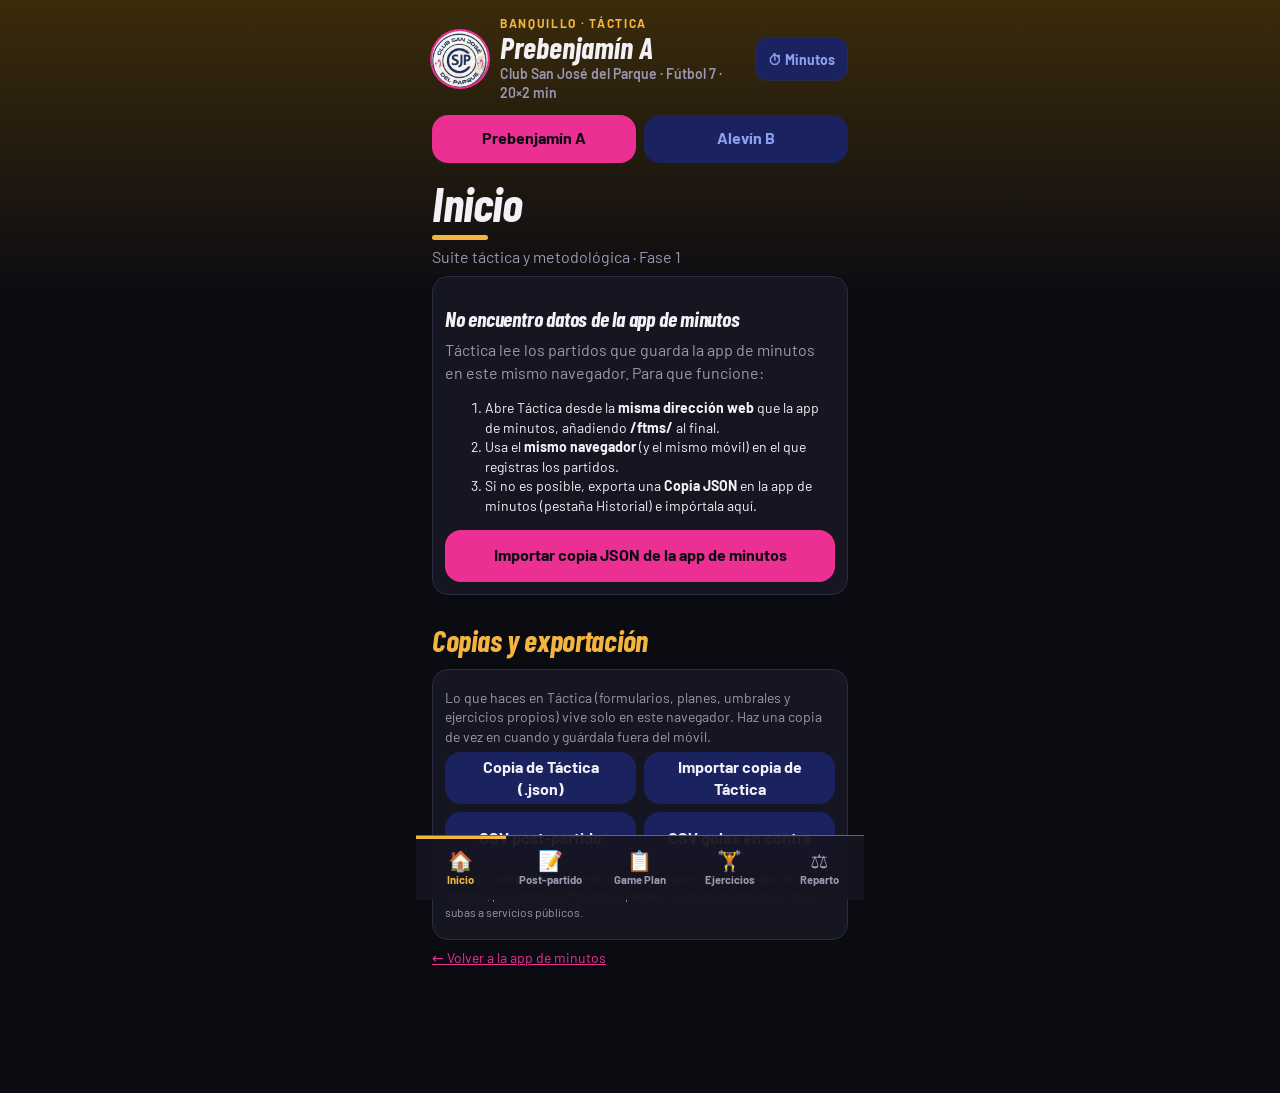
==== commit f54cbb89: "Banquillo: nombre y logo nuevos, varios clubes y modo sin conexión completo - Nombre Banquillo (Minu" ====
--- a/ftms/index.html
+++ b/ftms/index.html
@@ -3,15 +3,16 @@
 <head>
 <meta charset="utf-8">
 <meta name="viewport" content="width=device-width,initial-scale=1,viewport-fit=cover">
-<title>FTMS · San José del Parque</title>
+<title>Banquillo · Táctica</title>
 <meta name="theme-color" content="#0b0b12">
 <meta name="apple-mobile-web-app-capable" content="yes">
 <meta name="mobile-web-app-capable" content="yes">
 <meta name="apple-mobile-web-app-status-bar-style" content="black-translucent">
-<meta name="apple-mobile-web-app-title" content="FTMS">
+<meta name="apple-mobile-web-app-title" content="Banquillo">
+<link rel="manifest" href="../manifest.webmanifest">
 <link rel="preconnect" href="https://fonts.googleapis.com"><link rel="preconnect" href="https://fonts.gstatic.com" crossorigin>
 <link href="https://fonts.googleapis.com/css2?family=Barlow+Condensed:ital,wght@1,700&family=Barlow:wght@500;600;700&display=swap" rel="stylesheet">
-<link rel="icon" type="image/png" href="../icon-192.png">
+<link rel="icon" type="image/svg+xml" href="../icon.svg"><link rel="icon" type="image/png" href="../icon-192.png">
 <link rel="apple-touch-icon" href="../icon-180.png">
 <script>
 /* /ftms -> /ftms/ : sin la barra final, las rutas relativas (sw.js, ../) apuntarían a la raíz */
@@ -42,7 +43,8 @@
 p{margin:6px 0}
 .mute{color:var(--mute)}.small{font-size:.875rem}.xs{font-size:.75rem}.b{font-weight:700}
 .card{background:var(--panel);border:1px solid var(--line);border-radius:16px;padding:12px;margin:8px 0}
-.row{display:flex;align-items:center;gap:8px}.wrap{flex-wrap:wrap}.grow{flex:1;min-width:0}
+.row{display:flex;align-items:center;gap:8px}
+.anibar{display:flex;gap:8px;margin-top:10px}.anibar .btn{min-height:46px;padding:0 12px}.anidots{display:flex;gap:5px;justify-content:center;margin:10px 0 4px}.anidots i{width:22px;height:5px;border-radius:5px;background:var(--line)}.anidots i.on{background:var(--acc)}.anidots i.cur{background:var(--chalk)}.anicap{text-align:center;font-weight:600;min-height:2.6em;margin:4px 0}.wrap{flex-wrap:wrap}.grow{flex:1;min-width:0}
 .grid2{display:grid;grid-template-columns:1fr 1fr;gap:8px}
 .btn{min-height:52px;border-radius:16px;padding:0 14px;background:var(--bench);font-weight:700}
 .btn.pri{background:var(--turf);color:var(--ink)}
@@ -72,9 +74,14 @@
 .app-kicker{font:700 12px Barlow,sans-serif;letter-spacing:.14em;text-transform:uppercase;color:var(--acc);margin-bottom:2px}
 .team-t{font-family:var(--disp);font-style:italic;font-weight:700;font-size:1.875rem;line-height:1.05}
 .hbtn{flex:none;margin-left:auto;display:flex;align-items:center;gap:4px;height:44px;padding:0 12px;border-radius:12px;background:var(--bench);border:1px solid var(--line);color:var(--benchl);font-weight:700;font-size:.875rem;text-decoration:none}
-.teams{display:grid;grid-template-columns:1fr 1fr;gap:8px;margin-bottom:16px}
+.teams{display:grid;grid-template-columns:repeat(auto-fit,minmax(140px,1fr));gap:8px;margin-bottom:16px}
 .teams button{min-height:48px;border-radius:16px;font-weight:700;background:var(--bench);color:var(--benchl)}
 .teams button.on{background:var(--turf);color:var(--ink)}
+.clubhd{display:flex;align-items:center;gap:8px;margin:10px 2px 6px;font:700 12px Barlow,sans-serif;letter-spacing:.1em;text-transform:uppercase;color:var(--mute)}
+.clubhd img{width:22px;height:22px;border-radius:50%;object-fit:cover}
+.clubhd+.teams{margin-bottom:6px}
+header.top img{object-fit:cover}
+.offpill{margin:-4px 0 10px;padding:8px 12px;border-radius:12px;background:#3b2b0b;color:#f4b53f;font-weight:700;font-size:14px;text-align:center}
 nav{position:fixed;bottom:0;left:0;right:0;z-index:30;background:rgba(22,22,34,.95);border-top:1px solid color-mix(in srgb,var(--acc) 40%,var(--line));display:grid;grid-template-columns:repeat(5,1fr);max-width:28rem;margin:0 auto;padding-bottom:env(safe-area-inset-bottom)}
 nav button{min-height:64px;font-weight:700;font-size:.7rem;color:var(--mute);padding:0 2px}
 nav button span{display:block;font-size:1.25rem;line-height:1.2}
@@ -87,6 +94,7 @@
 .prow{position:relative;z-index:1;display:flex;justify-content:space-around;margin-bottom:18px}
 .prow:last-child{margin:0}
 .pl{display:flex;flex-direction:column;align-items:center;width:31%;max-width:108px;min-width:0}
+.pitch.f11 .prow{margin-bottom:10px}.pitch.f11 .jersey{width:40px;height:40px;font-size:21px;border-radius:12px 12px 16px 16px}.pitch.f11 .pl .nm{font-size:12px;padding:1px 6px}.pitch.f11 .pl .ps{font-size:12px}
 .jersey{display:grid;place-items:center;flex:none;width:54px;height:54px;border-radius:16px 16px 22px 22px;font:italic 700 28px var(--disp);color:#fff;box-shadow:0 4px 0 rgba(0,0,0,.28)}
 .jersey.red{background:linear-gradient(90deg,#ec2f93 0 17%,#14141c 17% 83%,#ec2f93 83%);color:#ff4fae;box-shadow:inset 0 5px 0 #ec2f93,0 4px 0 rgba(0,0,0,.3)}
 .jersey.amb{background:var(--amber);color:var(--ink)}
@@ -134,14 +142,23 @@
 <script>
 'use strict';
 /* ==========================================================
-   FTMS · Football Tactical & Methodological Suite · Fase 1
-   Club San José del Parque · Fútbol 7
+   Banquillo · Táctica (FTMS · Football Tactical & Methodological Suite)
+   Varios clubes y equipos; fútbol 7 y fútbol 11
    - LEE (nunca escribe) los datos de la app de minutos: localStorage 'f7minutos.club.v2'
    - Guarda lo suyo en 'ftms.v1'
    ========================================================== */
 const SRC_KEY='f7minutos.club.v2',KEY='ftms.v1',VER=1;
-const TEAMS={pre:{name:'Prebenjamín A',half:20,cat:'pre'},ale:{name:'Alevín B',half:25,cat:'ale'}};
+/* Equipos: los dos originales + los creados en la app de minutos (se leen de sus datos: cfgTeams) */
+const BASE_TEAMS={pre:{name:'Prebenjamín A',half:20,cat:'pre',fmt:'F7',n:7},ale:{name:'Alevín B',half:25,cat:'ale',fmt:'F7',n:7}};
+const FMT_N={F7:7,F11:11},FMT_DEF={F7:'3-2-1',F11:'4-3-3'},FMT_LBL={F7:'Fútbol 7',F11:'Fútbol 11'};
+let TEAMS=Object.assign({},BASE_TEAMS),CLUBS={sjp:{name:'Club San José del Parque',crest:''}};
+/* clubs: los define la app de minutos (nombre + escudo); aquí solo se leen */
+const clubImg=cid=>{const c=CLUBS[cid];return c&&c.crest?c.crest:(cid==='sjp'?'../crest.jpg':'../icon.svg')},clubName=cid=>(CLUBS[cid]||{}).name||'';
+/* grupo metodológico de cada categoría: reglas del informe (pre | ale) y filtro de ejercicios (pre | ale | inf) */
+const catRule=c=>['pre','ben'].includes(c)?'pre':'ale',catEx=c=>['pre','ben'].includes(c)?'pre':(c==='ale'?'ale':'inf');
 const CATS={
+ ben:{n:'Benjamín',foco:'Como en Prebenjamín, con algo más de juego: 35 % coordinación, 50 % técnico-táctico y 15 % juego. Un objetivo por sesión.'},
+ inf:{n:'Infantil en adelante',foco:'Fútbol 11 y edades mayores: la parte táctica, física y de planificación se ampliará en la actualización de fútbol 11.'},
  pre:{n:'Prebenjamín',foco:'Formar antes que ganar. Reparto orientativo del entrenamiento: 40 % coordinación, 50 % técnico-táctico y 10 % juego. Prioridad: pase, control y conducción. Un objetivo por sesión, explicaciones muy breves y por imitación.'},
  ale:{n:'Alevín',foco:'Reparto orientativo: 25 % coordinación, 50 % técnico-táctico y 25 % juego. Ganan peso el regate, el remate, la protección y las acciones defensivas. Uno o dos objetivos por sesión; empezar a explicar el porqué.'}};
 
@@ -155,9 +172,23 @@
  '4-1-1':{fmt:'F7',car:'Defensivo',idea:'Cuatro defensas, un medio y un punta.',fu:['Área propia muy protegida','Defiende bien centros y bandas'],de:['Cuesta llegar arriba','El punta y el medio quedan aislados']},
  '2-1-3':{fmt:'F7',car:'Muy ofensivo',idea:'Tres delanteros por delante de un medio.',fu:['Presión alta con tres jugadores','Mucha presencia en área rival'],de:['Muy expuesto en transición defensiva','Un solo medio para cerrar el centro']},
  '3-3-0':{fmt:'F7',car:'Defensivo',idea:'Sin delantero fijo: tres atrás y tres medios.',fu:['Superioridad en el centro','Difícil de superar por dentro'],de:['Nadie fija a los defensas rivales','Pocos tiros']}};
+Object.assign(SIS,{
+ '4-4-2':{fmt:'F11',car:'Equilibrado',idea:'Dos líneas de cuatro y dos puntas.',fu:['Ocupación equilibrada del campo','Dos delanteros para presionar y finalizar'],de:['Inferioridad en el centro ante tres medios']},
+ '4-3-3':{fmt:'F11',car:'Ofensivo',idea:'Tres medios y tres delanteros con extremos abiertos.',fu:['Amplitud con los extremos','Presión alta con tres arriba'],de:['Espalda de los laterales si suben a la vez']},
+ '4-2-3-1':{fmt:'F11',car:'Equilibrado',idea:'Doble pivote, línea de tres mediapuntas y un punta.',fu:['Vigilancia tras pérdida con el doble pivote','Muchas líneas de pase por dentro'],de:['El punta puede quedar aislado']},
+ '3-5-2':{fmt:'F11',car:'Equilibrado',idea:'Tres centrales, dos carrileros y dos puntas.',fu:['Superioridad en el centro','Carrileros para dar amplitud'],de:['Exige mucho físico a los carrileros','Espacio a la espalda de los carrileros']},
+ '4-1-4-1':{fmt:'F11',car:'Defensivo',idea:'Un mediocentro defensivo por delante de la defensa.',fu:['Bloque compacto entre líneas','Protege bien el centro'],de:['Poca presencia en el área rival']},
+ '5-3-2':{fmt:'F11',car:'Defensivo',idea:'Línea de cinco con carrileros y dos puntas.',fu:['Área muy protegida','Salida rápida con dos delanteros'],de:['Cuesta tener el balón y llegar arriba']},
+ '3-4-3':{fmt:'F11',car:'Muy ofensivo',idea:'Tres centrales, cuatro medios y tres delanteros.',fu:['Mucha gente en ataque','Presión alta'],de:['Bandas defensivas expuestas']},
+ '4-4-1-1':{fmt:'F11',car:'Equilibrado',idea:'Un segundo punta conecta el medio con el delantero.',fu:['Enlace entre líneas','Bloque defensivo de dos líneas de cuatro'],de:['Depende mucho del segundo punta']}});
 const DL={1:['DFC'],2:['DFC','DFC'],3:['LI','DFC','LD'],4:['LI','DFC','DFC','LD']},ML={0:[],1:['MC'],2:['MC','MC'],3:['MI','MC','MD']},FL={0:[],1:['DC'],2:['EI','ED'],3:['EI','DC','ED']};
-Object.keys(SIS).forEach(k=>{const[d,m,f]=k.split('-').map(Number),S=SIS[k],r=(s,n)=>Array.from({length:n},(_,i)=>s+i);
- S.lab=['Portero',...DL[d],...ML[m],...FL[f]];S.rows=[r(1+d+m,f),r(1+d,m),r(1,d),[0]].filter(x=>x.length);S.d=d;S.m=m;S.f=f});
+const D11={3:['DFC','DFC','DFC'],4:['LI','DFC','DFC','LD'],5:['CAI','DFC','DFC','DFC','CAD']},M11={3:['MC','MCD','MC'],4:['MI','MC','MC','MD'],5:['CAI','MC','MCD','MC','CAD']},
+ M11a={1:['MCD'],2:['MCD','MCD'],4:['MI','MC','MC','MD']},M11b={1:['MCO'],3:['EI','MCO','ED'],4:['MI','MC','MC','MD']},F11L={1:['DC'],2:['DC','DC'],3:['EI','DC','ED']};
+Object.keys(SIS).forEach(k=>{const S=SIS[k],L=k.split('-').map(Number);S.fmt=S.fmt||'F7';
+ S.lab=S.fmt==='F7'?['Portero',...DL[L[0]],...ML[L[1]],...FL[L[2]]]:['Portero',...D11[L[0]],...(L.length===3?M11[L[1]]:[...M11a[L[1]],...M11b[L[2]]]),...F11L[L[L.length-1]]];
+ let st=1;const rows=L.map(c=>{const r=Array.from({length:c},(_,i)=>st+i);st+=c;return r});S.rows=[...rows.reverse(),[0]].filter(x=>x.length);
+ S.d=L[0];S.m=L.length===3?L[1]:L[1]+L[2];S.f=L[L.length-1]});
+const sisDe=fmt=>Object.keys(SIS).filter(k=>SIS[k].fmt===fmt);
 const OFENS=k=>SIS[k]&&/fensivo/.test(SIS[k].car)&&SIS[k].car!=='Defensivo';
 
 /* ---- opciones del formulario post-partido ---- */
@@ -188,7 +219,7 @@
  return s;
 }
 let ST=loadState(),SEL=null,OVER=null;
-function save(){try{const o=Object.assign({},ST);localStorage.setItem(KEY,JSON.stringify(o))}catch(e){toast('⚠ No se pudo guardar: almacenamiento lleno. Exporta una copia FTMS.')}}
+function save(){try{const o=Object.assign({},ST);localStorage.setItem(KEY,JSON.stringify(o))}catch(e){toast('⚠ No se pudo guardar: almacenamiento lleno. Exporta una copia de Táctica.')}}
 
 /* ==========================================================
    CONECTOR (solo lectura)
@@ -203,9 +234,18 @@
  return{id:String(g.id),n:i+1,date:g.date,rival:g.rival||'',jornada:g.jornada||'',comp:g.comp||'',loc:g.loc||'',total:+g.total||0,half:+g.half||0,gf:g.gf,gc:g.gc,sis:g.sis||'',
   sg:Array.isArray(g.sg)?g.sg:[],players:(g.players||[]).map(x=>({id:String(x.id),name:String(x.name||''),pos:String(x.pos||''),ms:+x.ms||0,titular:!!x.titular})),acts};
 }
+function syncTeams(){
+ const {all}=readSrc(),cfg=(all&&all.cfgTeams)||{},T={};
+ Object.keys(BASE_TEAMS).forEach(id=>{const o=cfg[id]||{};T[id]=Object.assign({},BASE_TEAMS[id],{name:o.name||BASE_TEAMS[id].name,half:o.half||BASE_TEAMS[id].half,cat:o.cat||BASE_TEAMS[id].cat,club:o.club||'sjp'})});
+ Object.keys(cfg).forEach(id=>{const c=cfg[id];if(!T[id]&&c&&c.fmt)T[id]={name:c.name||id,half:c.half||25,cat:c.cat||'ale',fmt:c.fmt,n:FMT_N[c.fmt]||7,club:c.club||'sjp'}});
+ CLUBS=(all&&all.clubs&&Object.keys(all.clubs).length)?all.clubs:{sjp:{name:'Club San José del Parque',crest:''}};
+ const c0=Object.keys(CLUBS)[0];Object.values(T).forEach(t=>{if(!CLUBS[t.club])t.club=c0});
+ TEAMS=T;if(!TEAMS[ST.team])ST.team='pre';
+}
 function team(id){
  const {all,origen}=readSrc();if(!all||!all.teams[id])return null;const t=all.teams[id];
- return{id,origen,cat:TEAMS[id].cat,half:TEAMS[id].half,enJuego:!!t.match,
+ if(!TEAMS[id])return null;
+ return{id,origen,cat:catRule(TEAMS[id].cat),catRaw:TEAMS[id].cat,fmt:TEAMS[id].fmt||'F7',n:TEAMS[id].n||7,half:TEAMS[id].half,enJuego:!!t.match,
   players:(t.players||[]).map(p=>({id:String(p.id),name:String(p.name||''),pos:String(p.pos||''),conv:p.conv!==false})),
   history:(t.history||[]).map(normG)};
 }
@@ -399,8 +439,8 @@
    ========================================================== */
 function noData(){
  return`<div class="card"><h3>No encuentro datos de la app de minutos</h3>
- <p class="mute">El FTMS lee los partidos que guarda la app de minutos en este mismo navegador. Para que funcione:</p>
- <ol class="small"><li>Abre el FTMS desde la <b>misma dirección web</b> que la app de minutos, añadiendo <b>/ftms/</b> al final.</li>
+ <p class="mute">Táctica lee los partidos que guarda la app de minutos en este mismo navegador. Para que funcione:</p>
+ <ol class="small"><li>Abre Táctica desde la <b>misma dirección web</b> que la app de minutos, añadiendo <b>/ftms/</b> al final.</li>
  <li>Usa el <b>mismo navegador</b> (y el mismo móvil) en el que registras los partidos.</li>
  <li>Si no es posible, exporta una <b>Copia JSON</b> en la app de minutos (pestaña Historial) e impórtala aquí.</li></ol>
  <button data-a="impMin" class="btn pri w">Importar copia JSON de la app de minutos</button></div>`;
@@ -411,12 +451,12 @@
  if(!all)return h+noData()+vCopias();
  const H=T?T.history:[],last=H[H.length-1],pend=H.filter(g=>!formOf(T,g)).length;
  h+=`<div class="card"><div class="row"><span class="dot ${origen==='directo'?'d-verde':'d-ambar'}"></span><b class="grow">${origen==='directo'?'Conectado a la app de minutos':'Usando una copia importada'}</b></div>
-  <p class="small mute">${origen==='directo'?'Lectura directa en este navegador. El FTMS nunca modifica los datos de la app de minutos.':`Copia importada el ${fdate(ST.imported.at)}. No se actualiza sola: importa una copia nueva tras cada partido.`}</p>
+  <p class="small mute">${origen==='directo'?'Lectura directa en este navegador. Táctica nunca modifica los datos de la app de minutos.':`Copia importada el ${fdate(ST.imported.at)}. No se actualiza sola: importa una copia nueva tras cada partido.`}</p>
   <div class="grid2 small">${Object.keys(TEAMS).map(id=>{const t=all.teams[id];return`<div class="card" style="margin:0"><b>${TEAMS[id].name}</b><br><span class="mute">${(t&&t.history||[]).length} partidos · ${(t&&t.players||[]).length} jugadores</span></div>`}).join('')}</div>
   ${T&&T.enJuego?`<p class="small" style="color:var(--amber)">● Hay un partido en curso en la app de minutos. Aparecerá aquí cuando lo finalices.</p>`:''}
   ${origen==='importado'?`<button data-a="impMin" class="btn w" style="margin-top:8px">Importar copia más reciente</button>`:''}</div>`;
  if(!T)return h+vCopias();
- h+=`<h2>${TEAMS[T.id].name}</h2><p class="small mute">Enfoque ${CATS[T.cat].n}: ${CATS[T.cat].foco}</p>`;
+ h+=`<h2>${TEAMS[T.id].name}</h2><p class="small mute">Enfoque ${(CATS[T.catRaw]||CATS[catEx(T.catRaw)]||CATS[T.cat]).n}: ${(CATS[T.catRaw]||CATS[catEx(T.catRaw)]||CATS[T.cat]).foco}</p>`;
  if(last){const s=sig(T,last),f=formOf(T,last);
   h+=`<div class="card"><div class="row"><div class="grow"><div class="mute small">Último partido · P${last.n}${last.jornada?' · J'+esc(last.jornada):''}</div><div class="big">${esc(last.rival||'Partido')}</div><div class="mute small">${fdate(last.date)}</div></div><span class="res ${s.res}">${s.gf} - ${s.gc}</span></div>
   <div class="grid2" style="margin-top:10px"><button data-a="open" data-id="${esc(last.id)}" class="btn ${f?'':'pri'}">${f?'Ver informe':'Formulario + informe'}</button><button data-a="tab" data-id="plan" class="btn">Game Plan</button></div></div>`;
@@ -427,8 +467,8 @@
  return h+vCopias();
 }
 function vCopias(){
- return`<h2>Copias y exportación</h2><div class="card"><p class="small mute">Lo que haces en el FTMS (formularios, planes, umbrales y ejercicios propios) vive solo en este navegador. Haz una copia de vez en cuando y guárdala fuera del móvil.</p>
- <div class="grid2"><button data-a="expFt" class="btn">Copia FTMS (.json)</button><button data-a="impFt" class="btn">Importar copia FTMS</button>
+ return`<h2>Copias y exportación</h2><div class="card"><p class="small mute">Lo que haces en Táctica (formularios, planes, umbrales y ejercicios propios) vive solo en este navegador. Haz una copia de vez en cuando y guárdala fuera del móvil.</p>
+ <div class="grid2"><button data-a="expFt" class="btn">Copia de Táctica (.json)</button><button data-a="impFt" class="btn">Importar copia de Táctica</button>
  <button data-a="csvPost" class="btn">CSV post-partido</button><button data-a="csvGol" class="btn">CSV goles en contra</button></div>
  <p class="xs mute">Los CSV usan <b>partido_id</b>, la misma columna que el Excel de la app de minutos, para unirlos en Power BI o pandas. Son datos de menores: no los subas a servicios públicos.</p></div>
  <p class="small"><a href="../">← Volver a la app de minutos</a></p>`;
@@ -465,7 +505,7 @@
  <div class="small mute">Pérdidas en nuestra salida (estimación)</div>${chipSet('perd',RANG,F.perd)}
  <div class="small mute" style="margin-top:8px">Recuperaciones en campo rival (estimación)</div>${chipSet('recu',RANG,F.recu)}
  <h3>Rival</h3><div class="small mute">Presión del rival</div>${chipSet('presion',PRES,F.presion)}
- <label class="f">Sistema del rival<select data-f="sisR" class="inp"><option value=""></option>${Object.keys(SIS).map(k=>`<option ${F.sisR===k?'selected':''}>${k}</option>`).join('')}<option ${F.sisR==='Otro'?'selected':''}>Otro</option></select></label></div>`;
+ <label class="f">Sistema del rival<select data-f="sisR" class="inp"><option value=""></option>${sisDe(T.fmt).map(k=>`<option ${F.sisR===k?'selected':''}>${k}</option>`).join('')}<option ${F.sisR==='Otro'?'selected':''}>Otro</option></select></label></div>`;
  /* valoraciones */
  h+=`<div class="card"><h3 style="margin-top:0">Valoración del equipo (1-5)</h3>`+RAT.map(([k,l])=>{const v=+((F.rat||{})[k]||0);
   return`<div class="row" style="margin-top:6px"><span class="grow small">${l}</span>${[1,2,3,4,5].map(n=>`<button data-a="fset" data-k="rat.${k}" data-v="${n}" class="chip ${v===n?'on':''}" style="min-width:40px;padding:0">${n}</button>`).join('')}</div>`}).join('')+
@@ -482,7 +522,7 @@
  <tr><td>Consignas</td><td style="text-align:left">${f.con.map(esc).join('<br>')}</td></tr></table></details>`;
 }
 function vInforme(T,g,F){
- const {s,R}=rules(T,g,F),f=pick(R,'f'),{m,resto}=mejoras(T,R),ss=T.cat==='ale'?sugSis(T,g,F,s):[],cu=cuaderno(T,g,s,F),max=MAXM[T.cat]||2;
+ const {s,R}=rules(T,g,F),f=pick(R,'f'),{m,resto}=mejoras(T,R),ss=T.cat==='ale'&&T.fmt==='F7'?sugSis(T,g,F,s):[],cu=cuaderno(T,g,s,F),max=MAXM[T.cat]||2;
  if(resto.length)cu.unshift('Otras mejoras detectadas, para más adelante: '+resto.map(x=>x.titulo).join(', ')+'.');
  const it=(x,c)=>`<div class="item ${c}"><div class="b">${esc(c==='m'&&x.ficha?x.ficha.obj:x.titulo)}</div>${c==='m'&&x.ficha?`<div class="q">${esc(x.titulo)}</div>`:''}<div class="q">Dato: ${esc(x.dato)}</div>${x.concepto?`<div class="q">Concepto UEFA C: ${esc(x.concepto)}</div>`:''}<div class="t">💬 ${esc(x.charla)}</div>${c==='m'?fichaHtml(x.ficha):''}</div>`;
  let h=`<h2>Informe para la charla</h2><p class="small mute">Generado por reglas a partir de los datos. Cada punto dice qué dato lo provoca: revísalo con tu criterio. Sigue la formación UEFA C: ${T.cat==='pre'?'en Prebenjamín, <b>un solo objetivo</b> por semana y mensajes muy breves y en positivo':'en Alevín, <b>uno o dos objetivos</b> por semana y explicar el porqué'}.</p>
@@ -496,9 +536,10 @@
 }
 /* ---- Game Plan ---- */
 function planOf(T){
- let P=ST.plans[T.id];
- if(!P){P=ST.plans[T.id]={rival:'',fecha:'',sis:'3-2-1',xi:Array(7).fill(''),abp:{cf:'',ff:'',pen:'',m1:'',m2:'',m3:''},cons:['','',''],nota:''}}
- if(!SIS[P.sis])P.sis='3-2-1';
+ const fmt=T.fmt||'F7',n=T.n||7;let P=ST.plans[T.id];
+ if(!P){P=ST.plans[T.id]={rival:'',fecha:'',sis:FMT_DEF[fmt],xi:Array(n).fill(''),abp:{cf:'',ff:'',pen:'',m1:'',m2:'',m3:''},cons:['','',''],nota:''}}
+ if(!SIS[P.sis]||SIS[P.sis].fmt!==fmt)P.sis=FMT_DEF[fmt];
+ if(P.xi.length!==n)P.xi=Array.from({length:n},(_,i)=>P.xi[i]||'');
  return P;
 }
 function optsPl(T,cur,CG,incl){
@@ -512,9 +553,9 @@
  <button data-a="match" class="btn pri w" style="margin-top:8px">▶ Abrir vista de partido</button>
  <div class="card"><label class="f">Rival<input data-p="rival" value="${esc(P.rival)}" class="inp"></label>
  <label class="f">Fecha<input data-p="fecha" type="date" value="${esc(P.fecha)}" class="inp"></label>
- <label class="f">Sistema inicial<select data-p="sis" class="inp">${Object.keys(SIS).map(k=>`<option value="${k}" ${P.sis===k?'selected':''}>${k} · ${SIS[k].car}</option>`).join('')}</select></label>
+ <label class="f">Sistema inicial<select data-p="sis" class="inp">${sisDe(T.fmt).map(k=>`<option value="${k}" ${P.sis===k?'selected':''}>${k} · ${SIS[k].car}</option>`).join('')}</select></label>
  <p class="small mute" style="margin-top:8px">${esc(S.idea)}<br>✔ ${S.fu.map(esc).join(' · ')}<br>✖ ${S.de.map(esc).join(' · ')}</p></div>
- <h2>Alineación</h2><p class="small mute">Solo convocados. El color es el reparto de minutos. Recuerda marcar luego los titulares en la app de minutos: el FTMS no la modifica.</p><div class="card">`;
+ <h2>Alineación</h2><p class="small mute">Solo convocados. El color es el reparto de minutos. Recuerda marcar luego los titulares en la app de minutos: Táctica no la modifica.</p><div class="card">`;
  S.lab.forEach((l,i)=>{h+=`<label class="f">${i+1}. ${l}<select data-xi="${i}" class="inp">${optsPl(T,P.xi[i],CG)}</select></label>`});
  if(dup.length)h+=`<p class="small" style="color:var(--red)">Hay un jugador repetido en la alineación.</p>`;
  h+=`</div><h2>Balón parado</h2><div class="card">
@@ -537,7 +578,7 @@
  const tok=i=>`<div class="pl"><span class="jersey ${i===0?'amb':'red'}">${P.xi[i]?esc(short(T,P.xi[i])[0]):'?'}</span><div class="nm">${sh(P.xi[i])}</div><div class="ps">${S.lab[i]}</div></div>`;
  return`<main><div class="row"><div class="grow"><div class="mute small">${TEAMS[T.id].name}${P.fecha?' · '+fdate(P.fecha+'T12:00'):''}</div><h1>${esc(P.rival||'Partido')}</h1></div><button data-a="closeM" class="btn">Cerrar</button></div>
  <div class="row" style="margin:8px 0"><span class="tag t-mute">${esc(P.sis)}</span><span class="small mute">${esc(S.car)}</span></div>
- <div class="pitch">${S.rows.map(r=>`<div class="prow">${r.map(tok).join('')}</div>`).join('')}</div>
+ <div class="pitch ${T.n>7?'f11':''}">${S.rows.map(r=>`<div class="prow">${r.map(i=>tok(i).replace('<div class="pl">',`<div class="pl" style="width:${r.length>=5?19:r.length===4?24:31}%">`)).join('')}</div>`).join('')}</div>
  <h2>Consignas</h2>${P.cons.some(x=>x.trim())?`<ol class="cons">${P.cons.filter(x=>x.trim()).map(x=>`<li>${esc(x)}</li>`).join('')}</ol>`:'<p class="mute">Sin consignas. Añádelas en el Game Plan.</p>'}
  <h2>Balón parado</h2><div class="card"><div class="grid2 big" style="font-size:1.05rem">
   <div><span class="mute small">Córner a favor</span><br>${sh(P.abp.cf)}</div><div><span class="mute small">Faltas</span><br>${sh(P.abp.ff)}</div>
@@ -638,6 +679,92 @@
  dg:{t:'campo',Z:[[18,4,18,96],[82,4,82,96]],J:[[50,90,'p','P'],[50,10,'p','P'],[10,50,'a',''],[40,62,'a',''],[60,46,'a',''],[90,40,'a',''],[34,40,'d',''],[56,30,'d',''],[66,58,'d','']],B:[[16,50]],F:[[10,44,10,22,'c'],[13,20,46,18,'p']]}}
 ];
 
+/* ---- Ampliación de la biblioteca: ideas de fuentes externas, redactadas con palabras propias y adaptadas a F7 ---- */
+FUND.velocidad='Velocidad de reacción';FUND.fisico='Físico (infantil+)';
+const SRC={bf7:['bcoach · 12 tareas de fútbol 7 para benjamines y alevines','https://bcoach.app/ejercicios-futbol-7-tareas-benjamines-alevines/'],
+ bco:['bcoach · coordinación en fútbol base por edades','https://bcoach.app/ejercicios-coordinacion-futbol-base/'],
+ bro:['bcoach · rondos: tipos, reglas y ejercicios','https://bcoach.app/rondos-futbol-tipos-reglas/'],
+ fcb:['Barça Innovation Hub · entrenamiento físico en fútbol','https://barcainnovationhub.fcbarcelona.com/es/blog/entrenamiento-fisico-en-futbol-los-ejercicios-mas-importantes/'],
+ pdf:['Idea adaptada del PDF «50 ejercicios físicos con balón» (aportado por el entrenador)',''],
+ uefa:['Formación UEFA C (RFEF)','']};
+EJ.push(
+/* ---------- bcoach · fútbol 7 ---------- */
+{id:'b1',f:'pase',n:3,dur:8,ser:2,cat:['ale'],src:'bf7',tit:'Rondo 4c2 con cambio de cuadro',desc:'Rondo en un cuadro que, tras varios pases, se traslada al cuadro de al lado a través de un comodín.',obj:'Atraer a la presión en un lado y encontrar el espacio libre en el otro.',org:['Dos cuadros contiguos de 9x12 m','4 atacantes y 2 defensores en el primer cuadro','Un comodín esperando en el segundo cuadro'],eje:['Los cuatro atacantes se pasan el balón en el primer cuadro','Tras 4 pases seguidos, se juega al comodín del otro cuadro','Dos atacantes y un defensor se cambian de cuadro y el rondo sigue allí'],con:['Juntar a los defensores antes de cambiar','Perfil abierto para ver el otro cuadro','Moverse rápido al cuadro nuevo'],fac:'Toques libres.',dif:'Máximo 2 toques; si los defensores roban, pueden marcar en una miniportería exterior.',est:'Conservación',sit:'Intersectorial · jugadores',
+ dg:{t:'cuadro',Z:[[50,6,50,94]],J:[[12,24,'a',''],[38,22,'a',''],[12,74,'a',''],[38,76,'a',''],[22,46,'d','X'],[30,56,'d','X'],[76,50,'c','C']],B:[[16,24]],F:[[18,24,32,22,'p'],[38,30,38,68,'p'],[42,74,70,54,'p'],[38,70,62,40,'m'],[26,50,62,60,'m']]}},
+{id:'b2',f:'pase',n:2,dur:8,ser:2,cat:['pre','ale'],src:'bf7',tit:'Posesión 3c3 con dos comodines',desc:'Tres contra tres dentro de un cuadrado, con un comodín en cada banda que juega con el equipo que tiene el balón.',obj:'Ofrecer apoyos con amplitud y recibir orientado.',org:['Cuadrado de 15x15 m','3c3 dentro y 2 comodines fuera, en bandas opuestas','Petos de tres colores'],eje:['El equipo con balón lo conserva apoyándose en los comodines','El comodín devuelve de cara','Si roba el rival, se cambian los papeles'],con:['Abrirse para dar línea de pase','Recibir con el cuerpo orientado al juego','Usar al comodín para salir de la presión'],fac:'Comodín con toques libres.',dif:'El balón debe pasar por los dos comodines para sumar punto.',est:'Conservación',sit:'Sectorial · jugadores',
+ dg:{t:'cuadro',J:[[30,30,'a',''],[70,36,'a',''],[46,72,'a',''],[46,40,'d',''],[58,58,'d',''],[34,56,'d',''],[4,50,'c','C'],[96,50,'c','C']],B:[[36,30]],F:[[34,34,9,48,'p'],[9,53,42,68,'p'],[50,68,66,42,'p'],[74,40,91,48,'p']]}},
+{id:'b3',f:'juego',n:3,dur:8,ser:2,cat:['ale'],src:'bf7',tit:'Romper líneas en tres zonas',desc:'Tras dar pases en la primera zona, hay que filtrar un pase raso que cruce la zona central hasta la tercera.',obj:'Romper líneas de presión con pases filtrados.',org:['Tres zonas seguidas: A (10x15 m), B (5x15 m) y C (10x15 m)','3 atacantes y 1 defensor en A, 2 defensores en B, 1 receptor en C'],eje:['En la zona A se dan 3 pases','Pase raso que atraviesa la zona B hasta el receptor de C','Si llega, dos atacantes de A pasan a C y se juega allí'],con:['Fijar al defensor antes de filtrar','Pase raso y tenso','El receptor se mueve para quedar libre entre los defensores'],fac:'Un solo defensor en B.',dif:'Un defensor de B puede presionar en A tras 3 segundos.',est:'Conservación',sit:'Intersectorial · jugadores',
+ dg:{t:'cuadro',Z:[[6,40,94,40],[6,60,94,60]],J:[[24,82,'a',''],[50,72,'a',''],[76,82,'a',''],[52,84,'d','X'],[36,50,'d','X'],[64,50,'d','X'],[52,20,'a','R']],B:[[30,82]],F:[[30,80,44,74,'p'],[56,72,70,80,'p'],[74,76,54,26,'p'],[24,76,34,30,'m']]}},
+{id:'b4',f:'juego',n:2,dur:8,ser:2,cat:['pre','ale'],src:'bf7',tit:'2c1 que se convierte en 3c2',desc:'Ataque 2c1 hacia una portería; al acabar, el defensor sale con dos compañeros en 3c2 hacia la otra.',obj:'Acelerar el contraataque y volver rápido a defender.',org:['Campo de 30x20 m con dos porterías y porteros','Columnas de jugadores en cada fondo'],eje:['Dos atacantes contra un defensor hacia la portería de arriba','Al terminar, el defensor y dos compañeros del fondo atacan la otra portería','Los dos atacantes anteriores vuelven a defender'],con:['En el 2c1: fijar al defensor y pasar','Al perder, volver rápido por dentro','Contraataque con pocos pases'],fac:'Sin límite de tiempo.',dif:'El contraataque debe acabar en 8 segundos.',est:'Oleada',sit:'Sectorial · jugadores',
+ dg:{t:'campo',J:[[36,62,'a',''],[64,62,'a',''],[50,36,'d','X'],[50,9,'p','P'],[50,91,'p','P']],B:[[40,60]],F:[[40,58,46,42,'c'],[64,58,62,34,'m'],[48,40,59,33,'p'],[62,30,56,8,'p']]}},
+{id:'b5',f:'defensa',n:3,dur:8,ser:2,cat:['ale'],src:'bf7',tit:'Presión tras pérdida 4c4',desc:'Partido 4c4 en el que, al perder el balón en campo rival, hay 5 segundos para recuperarlo.',obj:'Presionar de inmediato tras perder el balón.',org:['Campo de 35x25 m con línea central','4c4 y dos porteros'],eje:['Partido normal','Si un equipo pierde en campo rival, tiene 5 segundos para recuperar','Gol tras recuperar en esos 5 segundos: vale triple'],con:['Presiona el más cercano al balón','Los demás cierran las líneas de pase cercanas','Si no se recupera, volver a la propia mitad'],fac:'8 segundos para recuperar.',dif:'Si el rival da 3 pases seguidos, el equipo que presionaba vuelve a su área antes de presionar de nuevo.',est:'Partido',sit:'Completa · equipo',
+ dg:{t:'campo',J:[[50,9,'p','P'],[50,91,'p','P'],[30,30,'d',''],[60,24,'d',''],[70,40,'d',''],[40,44,'d',''],[48,22,'a',''],[24,40,'a',''],[64,58,'a',''],[38,66,'a','']],B:[[52,26]],F:[[30,30,44,24,'m'],[60,24,52,26,'m'],[70,40,60,30,'m']]}},
+{id:'b6',f:'regate',n:2,dur:10,ser:1,cat:['pre','ale'],src:'bf7',tit:'1c1 que se convierte en 2c2',desc:'Duelo 1c1; si el atacante supera una línea, entran un compañero y un rival y se juega 2c2.',obj:'Regatear y aprovechar la ayuda tras superar al rival.',org:['Campo de 20x15 m con dos miniporterías','Línea marcada a 10 m','Columnas a los lados'],eje:['El atacante encara al defensor','Si cruza la línea, entran un segundo atacante y un segundo defensor','Se termina en 2c2 hacia la miniportería'],con:['Atacar con decisión el 1c1','Tras superar, levantar la cabeza para ver al compañero','El que entra se ofrece por el lado libre'],fac:'El segundo defensor entra con retraso.',dif:'Si el defensor roba, ataca la otra miniportería.',est:'Oleada',sit:'Individual · jugador',
+ dg:{t:'cuadro',Z:[[6,50,94,50]],M:[[50,8,16],[50,92,16]],J:[[50,80,'a','A'],[50,60,'d','X'],[10,44,'a','B'],[90,40,'d','X']],B:[[50,74]],F:[[50,72,64,44,'c'],[10,44,34,30,'m'],[64,40,38,30,'p'],[90,40,60,28,'m'],[36,26,48,10,'p']]}},
+{id:'b7',f:'remate',n:3,dur:8,ser:2,cat:['ale'],src:'bf7',tit:'Centro y remate 3c2',desc:'El medio abre a banda, el extremo centra y dentro dos delanteros y un tercero que llega atacan el balón contra dos defensores.',obj:'Mejorar el remate en el área y los desmarques al primer y segundo palo.',org:['Área ampliada de 25x25 m','Medio, extremo, 2 delanteros, 1 que llega de segunda línea','2 defensores y portero'],eje:['El medio abre al extremo','El extremo encara y centra desde cerca de la línea de fondo','Un delantero ataca el primer palo, otro el segundo y el tercero espera el rechace'],con:['Desmarques cruzados al primer y segundo palo','No llegar antes que el balón','El tercero, atento al rechace en la frontal'],fac:'Sin defensores.',dif:'Centro raso o alto según diga el entrenador.',est:'Oleada',sit:'Sectorial · jugadores',
+ dg:{t:'area',J:[[50,82,'a','M'],[86,62,'a','E'],[40,48,'a',''],[60,46,'a',''],[50,66,'a',''],[44,34,'d','X'],[58,32,'d','X'],[50,9,'p','P']],B:[[50,76]],F:[[54,78,82,64,'p'],[86,56,86,24,'c'],[84,22,46,22,'p'],[40,44,40,20,'m'],[60,42,62,16,'m']]}},
+{id:'b8',f:'remate',n:2,dur:12,ser:1,cat:['pre','ale'],src:'bf7',tit:'Pared de cara y tiro',desc:'Pase al punta, que descarga de cara, y tiro desde fuera del área.',obj:'Mejorar la combinación rápida y el tiro de media distancia.',org:['Zona frontal al área, a 12-15 m','Un pasador, un punta de apoyo y portero','Una pica simula un defensor'],eje:['A pasa al punta B','B devuelve de cara a A','A controla esquivando la pica y tira antes de entrar al área'],con:['Pase fuerte y raso al punta','El punta descarga con el interior, de cara','Tirar con el primer o segundo toque'],fac:'Tiro tras control libre.',dif:'Un defensor pasivo presiona la devolución.',est:'Rueda de pase',sit:'Sectorial · jugadores',
+ dg:{t:'area',K:[[42,46]],J:[[50,84,'a','A'],[50,40,'a','B'],[50,9,'p','P']],B:[[50,78]],F:[[50,76,50,46,'p'],[48,46,46,64,'p'],[48,68,36,56,'c'],[36,52,42,7,'p']]}},
+{id:'b9',f:'juego',n:3,dur:10,ser:2,cat:['ale'],src:'bf7',tit:'Ataque 5c4 con contraataque',desc:'Cinco atacan una portería contra cuatro defensores; si roban, contraatacan a dos miniporterías.',obj:'Crear superioridad por dentro y buscar la amplitud.',org:['Medio campo de F7','Portería con portero y dos miniporterías en la línea central','5 atacantes, 4 defensores'],eje:['Los cinco atacantes buscan el gol','Los defensores intentan robar','Si roban, tienen 10 segundos para marcar en una miniportería'],con:['Fijar por dentro para abrir por fuera','Ocupar las bandas para dar amplitud','Al perder, presionar enseguida'],fac:'Toques libres.',dif:'Máximo 3 toques fuera del área.',est:'Partido',sit:'Intersectorial · jugadores',
+ dg:{t:'area',M:[[30,94,14],[70,94,14]],J:[[50,70,'a',''],[16,52,'a',''],[84,50,'a',''],[38,40,'a',''],[62,38,'a',''],[40,28,'d',''],[60,26,'d',''],[30,54,'d',''],[68,54,'d',''],[50,9,'p','P']],B:[[50,64]],F:[[46,64,22,54,'p'],[16,46,16,24,'c'],[18,22,46,18,'p']]}},
+{id:'b10',f:'juego',n:3,dur:10,ser:2,cat:['ale'],src:'bf7',tit:'Partido por franjas',desc:'Partido 7c7 con el campo dividido en tres franjas: nadie avanza a la siguiente hasta que entra el balón.',obj:'Entender las coberturas y el equilibrio entre líneas.',org:['Campo de F7 dividido en tres franjas horizontales','7c7 con porteros'],eje:['Partido normal','Solo se pasa a la franja siguiente cuando el balón ya está en ella','Un defensor siempre queda atrás para cubrir'],con:['Avanzar juntos como un bloque','Siempre uno vigilando por detrás','Acompañar el balón sin adelantarse'],fac:'Sin defensor fijo atrás.',dif:'En la última franja se liberan las zonas.',est:'Partido',sit:'Completa · equipo',
+ dg:{t:'campo',Z:[[4,34,96,34],[4,66,96,66]],J:[[50,91,'p','P'],[30,76,'a',''],[70,76,'a',''],[50,56,'a',''],[24,48,'a',''],[76,46,'a',''],[50,40,'a','']],B:[[50,52]],F:[[50,52,72,46,'p'],[76,42,76,28,'c'],[50,40,48,24,'m'],[30,76,34,58,'m']]}},
+/* ---------- bcoach · coordinación por edades ---------- */
+{id:'k3',f:'coord',n:1,dur:10,ser:1,cat:['pre'],src:'bco',tit:'Cazador de colores',desc:'Todos conducen; al oír un color, van a una seta de ese color, paran el balón encima y saltan a la pata coja.',obj:'Mejorar la conducción y la reacción a estímulos.',org:['Cuadrado de 15x15 m','Setas de cuatro colores repartidas','Un balón por jugador'],eje:['Conducción libre por el cuadrado','El entrenador dice un color','Cada uno va a una seta de ese color, para el balón con la planta y salta a la pata coja'],con:['Cabeza arriba para ver las setas','Frenar con la planta','Equilibrio al saltar'],fac:'Solo dos colores.',dif:'Un cazador sin balón persigue a quien tarde más de 3 segundos.',est:'Juego adaptado al fútbol',sit:'—',
+ dg:{t:'cuadro',K:[[20,20],[80,20],[20,80],[80,80],[50,50]],J:[[34,36,'a',''],[64,62,'a',''],[40,70,'a','']],B:[[38,38],[60,60],[44,68]],F:[[38,40,24,24,'c'],[60,58,76,24,'c'],[44,72,24,78,'c']]}},
+{id:'k4',f:'coord',n:1,dur:10,ser:1,cat:['pre','ale'],src:'bco',tit:'Escalera y devolución',desc:'Recorrer una escalera de agilidad y, al salir, devolver un pase con el pie menos hábil.',obj:'Mejorar los apoyos y el pase tras un esfuerzo coordinativo.',org:['Una escalera (o picas en el suelo)','El entrenador o un compañero con balones a 6 m de la salida'],eje:['Un apoyo en cada hueco de la escalera','Al salir, recibir un balón rodado','Devolverlo con el interior del pie menos hábil'],con:['Apoyos cortos y de puntillas','Mirar al pasador antes de salir de la escalera','Interior del pie y balón raso'],fac:'Devolver con cualquier pie.',dif:'El pasador enseña un color y el jugador lo dice antes de devolver.',est:'Circuito',sit:'Individual · jugador',
+ dg:{t:'cuadro',Z:[[20,40,20,76],[28,40,28,76]],K:[[24,36],[24,80]],J:[[24,88,'a','A'],[64,26,'c','E']],B:[[60,28]],F:[[24,84,24,40,'m'],[24,36,34,30,'m'],[58,28,38,30,'p'],[38,32,58,32,'p']]}},
+{id:'k5',f:'coord',n:2,dur:10,ser:1,cat:['ale'],src:'bco',tit:'Circuito con duelo final',desc:'Dos jugadores hacen un circuito de apoyos y saltos en paralelo y terminan disputando un balón 1c1.',obj:'Unir la coordinación con una situación real de juego.',org:['Dos circuitos iguales enfrentados: escalera, dos vallas bajas','Balón en el centro y dos miniporterías'],eje:['Escalera a máxima frecuencia','Saltar dos vallas bajas y caer a una pierna aguantando un segundo','Sprint al balón y 1c1 hacia la miniportería contraria'],con:['Caer suave y equilibrado','Primer toque hacia el espacio libre','No frenar antes de llegar al balón'],fac:'Sin vallas.',dif:'El entrenador lanza el balón a un lado distinto cada vez.',est:'Circuito',sit:'Individual · jugador',
+ dg:{t:'cuadro',M:[[50,8,16],[50,92,16]],K:[[12,30],[12,40],[88,60],[88,70]],J:[[12,16,'a','A'],[88,84,'d','B']],B:[[50,50]],F:[[12,20,12,44,'m'],[12,46,44,50,'m'],[88,80,88,56,'m'],[88,54,56,50,'m'],[46,52,50,90,'c']]}},
+{id:'k6',f:'coord',n:3,dur:8,ser:2,cat:['ale'],src:'bco',tit:'Rondo de doble tarea',desc:'Rondo 4c1 en el que, además del balón con los pies, los de fuera se pasan una pelota de tenis con las manos.',obj:'Automatizar el pase prestando atención a dos cosas a la vez.',org:['Cuadrado de 10x10 m','4 jugadores fuera y 1 dentro','Un balón y una pelota de tenis'],eje:['El balón circula con los pies en un sentido','La pelota de tenis circula con las manos en el sentido contrario','Si se cae la pelota o roban el balón, cambio de defensor'],con:['Mirar antes de recibir cualquiera de las dos','Pase raso y seguro','Hablar para avisar de la pelota'],fac:'Sin defensor.',dif:'Las dos en el mismo sentido y cambio a la señal.',est:'Conservación',sit:'Sectorial · jugadores',
+ dg:{t:'cuadro',J:[[20,20,'a','A'],[80,20,'a','B'],[80,80,'a','C'],[20,80,'a','D'],[50,50,'d','X']],B:[[26,20]],F:[[28,20,72,20,'p'],[80,28,80,72,'p'],[24,74,24,28,'m']]}},
+/* ---------- bcoach · rondos ---------- */
+{id:'ro1',f:'pase',n:2,dur:8,ser:2,cat:['ale'],src:'bro',tit:'Rondo 5c2 con jugador central',desc:'Cuatro jugadores en los lados y uno en el centro mantienen el balón ante dos defensores.',obj:'Usar al jugador central para cambiar el balón de lado.',org:['Cuadrado de 10x10 m','4 en los lados, 1 en el centro y 2 defensores'],eje:['Circulación por fuera','Cuando se abre el pasillo, se busca al central','El central gira o descarga al lado contrario'],con:['El central se mueve para quedar entre los defensores','Pase al central solo si está libre','El central mira antes de recibir'],fac:'Un solo defensor.',dif:'El central juega a un toque.',est:'Conservación',sit:'Sectorial · jugadores',
+ dg:{t:'cuadro',J:[[50,10,'a',''],[10,50,'a',''],[90,50,'a',''],[50,90,'a',''],[50,50,'a','C'],[36,36,'d','X'],[64,64,'d','X']],B:[[16,50]],F:[[16,48,44,50,'p'],[56,50,84,50,'p']]}},
+{id:'ro2',f:'pase',n:3,dur:8,ser:2,cat:['ale'],src:'bro',tit:'Rondo 6c3 con cambio de orientación',desc:'Seis atacantes en un espacio dividido en dos mitades: se atrae en una y se cambia a la otra.',obj:'Atraer a los defensores en un lado para liberar el otro.',org:['Rectángulo de 16x10 m en dos mitades','6 atacantes y 3 defensores'],eje:['Pases en una mitad hasta juntar a los defensores','Pase largo al compañero libre de la otra mitad','Los defensores basculan al nuevo lado'],con:['Juntar a la presión antes de cambiar','Cambio de orientación tenso y raso','El receptor, perfilado para seguir jugando'],fac:'Dos defensores.',dif:'Mínimo 4 pases antes de cambiar.',est:'Conservación',sit:'Intersectorial · jugadores',
+ dg:{t:'cuadro',Z:[[50,10,50,90]],J:[[14,30,'a',''],[36,18,'a',''],[30,72,'a',''],[70,30,'a',''],[86,70,'a',''],[64,82,'a',''],[24,44,'d','X'],[32,40,'d','X'],[62,56,'d','X']],B:[[18,30]],F:[[18,30,32,20,'p'],[36,24,32,66,'p'],[34,72,82,70,'p']]}},
+{id:'ro3',f:'pase',n:3,dur:8,ser:2,cat:['ale'],src:'bro',tit:'Rondo del tercer hombre',desc:'Rondo en el que, si la línea directa está tapada, el balón va al jugador central y este lo da al compañero libre.',obj:'Encontrar al tercer hombre cuando el pase directo no es posible.',org:['Cuadrado de 12x12 m','3 por fuera, 1 central y 3 defensores'],eje:['El pase directo entre jugadores de lados contiguos está tapado','El balón va al central','El central descarga al compañero libre'],con:['Perfil para ver al receptor final antes de recibir','El central se coloca entre líneas','Pase al pie del compañero libre'],fac:'Dos defensores.',dif:'A un toque.',est:'Conservación',sit:'Intersectorial · jugadores',
+ dg:{t:'cuadro',J:[[14,24,'a','A'],[86,24,'a','B'],[50,86,'a','D'],[50,50,'c','C'],[50,28,'d','X'],[30,62,'d','X'],[70,62,'d','X']],B:[[18,26]],F:[[20,28,44,46,'p'],[56,46,80,28,'p']]}},
+{id:'ro4',f:'velocidad',n:2,dur:8,ser:2,cat:['ale'],src:'bro',tit:'Rondo con reglas que cambian',desc:'Rondo 5c2 en el que el entrenador cambia las reglas (toques, sentido) con una señal.',obj:'Adaptarse rápido a cambios y mantener la concentración.',org:['Cuadrado de 10x10 m','5 atacantes y 2 defensores','Conos de colores en la mano del entrenador'],eje:['Rojo: un toque; amarillo: dos toques; verde: libre','Si se levanta un cono azul, se cambia el sentido de circulación','Quien no se adapta en el siguiente pase pasa a defender'],con:['Mirar al entrenador cada pocos pases','Avisar en voz alta del cambio','Mantener la calidad del pase'],fac:'Solo dos colores.',dif:'Cambios cada pocos segundos.',est:'Conservación',sit:'Sectorial · jugadores',
+ dg:{t:'cuadro',J:[[50,10,'a',''],[12,40,'a',''],[88,40,'a',''],[26,88,'a',''],[74,88,'a',''],[42,50,'d','X'],[58,58,'d','X']],K:[[96,96]],B:[[18,40]],F:[[18,38,44,14,'p'],[56,12,82,36,'p'],[86,46,78,82,'p']]}},
+/* ---------- ideas adaptadas del PDF (solo juegos aptos para estas edades) ---------- */
+{id:'x1',f:'pase',n:2,dur:6,ser:2,cat:['ale'],src:'pdf',tit:'Pasa y cambia de columna',desc:'Varias columnas alrededor de un cuadrado: se pasa a cualquiera y se corre a otra columna; el receptor juega donde se le pide.',obj:'Pasar mirando y leer el movimiento de los compañeros.',org:['Cuadrado de 15x15 m con 4 columnas en los lados','8 jugadores, un balón'],eje:['El jugador pasa a una columna y corre hacia otra distinta','El receptor observa la carrera mientras llega el balón','Pasa a la columna donde se ha ido el compañero'],con:['Mirar antes de recibir','Pedir el balón señalando dónde','Pase raso y al pie'],fac:'Siempre al mismo sentido.',dif:'Dos balones a la vez.',est:'Rueda de pase',sit:'Sectorial · jugadores',
+ dg:{t:'cuadro',J:[[10,50,'a','A'],[50,10,'a','B'],[90,50,'a','C'],[50,90,'a','D']],B:[[16,50]],F:[[16,48,46,16,'p'],[12,56,46,86,'m'],[52,16,86,46,'p']]}},
+{id:'x2',f:'control',n:2,dur:10,ser:1,cat:['ale'],src:'pdf',tit:'Fútbol-tenis',desc:'Dos equipos separados por una línea o red baja se pasan el balón al campo contrario con un bote permitido.',obj:'Mejorar el control y el golpeo de balones aéreos.',org:['Campo de 12x8 m dividido por una cuerda baja o conos','Equipos de 2 o 3'],eje:['Se saca con el pie al campo contrario','Se permite un bote y hasta 3 toques por equipo','Punto si el balón bota dos veces o sale'],con:['Amortiguar con superficies grandes: muslo, pecho','Orientar el control hacia el compañero','Golpear al espacio libre del rival'],fac:'Dos botes permitidos.',dif:'Sin bote.',est:'Juego adaptado al fútbol',sit:'Sectorial · jugadores',
+ dg:{t:'cuadro',Z:[[6,50,94,50]],J:[[30,24,'a',''],[70,30,'a',''],[34,74,'d',''],[66,70,'d','']],B:[[34,72]],F:[[34,70,60,30,'p'],[66,32,34,24,'p'],[30,28,64,66,'p']]}},
+{id:'x3',f:'pase',n:1,dur:10,ser:1,cat:['pre','ale'],src:'pdf',tit:'Circuito de puntería',desc:'Estaciones de precisión: derribar un cono, dejar el balón lo más cerca posible de una pica y pasar entre dos conos.',obj:'Mejorar la precisión del golpeo.',org:['Tres estaciones a 6-10 m','Un balón por jugador, conos y picas'],eje:['Estación 1: derribar el cono','Estación 2: dejar el balón lo más cerca de la pica, como en la petanca','Estación 3: pasar por una puerta estrecha'],con:['Pie de apoyo al lado del balón','Golpeo suave y controlado','Mirar el objetivo antes de golpear'],fac:'Objetivos más cerca.',dif:'Solo con el pie menos hábil.',est:'Circuito',sit:'Individual · jugador',
+ dg:{t:'cuadro',K:[[20,20],[50,16],[78,18],[86,18]],J:[[20,70,'a','A'],[50,72,'a','B'],[82,70,'a','C']],B:[[20,64],[50,66],[82,64]],F:[[20,62,20,24,'p'],[50,64,50,22,'p'],[82,62,82,22,'p']]}},
+{id:'v1',f:'velocidad',n:1,dur:10,ser:1,cat:['pre','ale'],src:'pdf',tit:'Carrera de colores',desc:'Los jugadores salen corriendo y, a mitad de carrera, el entrenador dice un color: hay que ir a ese cono lo antes posible.',obj:'Mejorar la velocidad de reacción y el cambio de dirección.',org:['Línea de salida y conos de 3 colores a 10-15 m','Grupos de 3-4 jugadores'],eje:['Salida suave en línea recta','El entrenador dice un color en cualquier momento','Cambio de dirección hacia el cono de ese color'],con:['Frenar con pasos cortos','Apoyo de puntillas en el cambio','Mirar al frente, no al suelo'],fac:'El color se dice antes de salir.',dif:'Con balón conduciendo.',est:'Juego adaptado al fútbol',sit:'—',
+ dg:{t:'cuadro',K:[[20,18],[50,12],[80,18]],J:[[50,88,'a','A']],F:[[50,84,50,50,'m'],[50,48,22,22,'m']]}},
+{id:'v2',f:'velocidad',n:2,dur:10,ser:1,cat:['pre','ale'],src:'pdf',tit:'Duelo de colores',desc:'Dos jugadores, cada uno en un cuadrado de lados de colores. Al decir un color, tocan ese lado y corren a disputar un balón.',obj:'Mejorar la reacción y la disputa del balón.',org:['Dos cuadrados pequeños de 2x2 m con conos de 4 colores','Un balón en el centro y dos miniporterías'],eje:['Ambos se mueven dentro de su cuadrado','Al decir un color, tocan ese cono con el pie','Sprint al balón y 1c1 a la miniportería contraria'],con:['Estar siempre activo, de puntillas','Primer apoyo hacia el color','Proteger el balón al llegar'],fac:'Sin 1c1: gana quien toca primero el balón.',dif:'Se dicen dos colores seguidos.',est:'Juego adaptado al fútbol',sit:'Individual · jugador',
+ dg:{t:'cuadro',M:[[50,8,16],[50,92,16]],K:[[16,46],[24,46],[16,54],[24,54],[76,46],[84,46],[76,54],[84,54]],J:[[20,50,'a','A'],[80,50,'d','B']],B:[[50,50]],F:[[20,50,24,46,'m'],[24,46,46,50,'m'],[80,50,56,50,'m'],[48,52,50,90,'c']]}},
+{id:'v3',f:'velocidad',n:1,dur:10,ser:1,cat:['pre','ale'],src:'pdf',tit:'Números al balón',desc:'Dos equipos con un número cada jugador. El entrenador dice un número y los dos con ese número salen a por el balón.',obj:'Reaccionar rápido y resolver el 1c1.',org:['Campo de 20x20 m con dos miniporterías','Dos equipos en fila a los lados','Balón en el centro'],eje:['Cada jugador tiene un número','El entrenador dice uno (o dos)','Los nombrados salen y juegan 1c1 (o 2c2)'],con:['Salida rápida al oír el número','Si llegas segundo, defiende: no te rindas','Mirar la portería antes de tirar'],fac:'El entrenador pasa el balón a uno de los dos.',dif:'Dos números a la vez: 2c2.',est:'Juego adaptado al fútbol',sit:'Individual · jugador',
+ dg:{t:'cuadro',M:[[50,8,16],[50,92,16]],J:[[6,30,'a','1'],[6,50,'a','2'],[6,70,'a','3'],[94,30,'d','1'],[94,50,'d','2'],[94,70,'d','3']],B:[[50,50]],F:[[10,50,44,50,'m'],[90,50,56,50,'m'],[46,48,50,10,'c']]}},
+{id:'v4',f:'conduccion',n:2,dur:10,ser:1,cat:['pre','ale'],src:'pdf',tit:'Eslalon y persecución',desc:'Dos jugadores hacen un eslalon con balón; al acabar, uno de ellos (elegido antes) pasa a defender.',obj:'Conducir rápido y reaccionar al cambio de papel.',org:['Dos filas de conos en paralelo','Una miniportería al fondo','Parejas'],eje:['Eslalon en paralelo con balón','Al final, uno deja su balón y defiende','El otro intenta marcar en la miniportería'],con:['Toques cortos en el eslalon','Al acabar, cabeza arriba','El defensor corta el camino a portería'],fac:'Sin defensor.',dif:'El entrenador dice quién defiende al final del eslalon.',est:'Oleada',sit:'Individual · jugador',
+ dg:{t:'cuadro',M:[[50,8,16]],K:[[32,80],[32,66],[32,52],[68,80],[68,66],[68,52]],J:[[32,92,'a','A'],[68,92,'d','B']],B:[[36,90],[64,90]],F:[[34,88,34,46,'c'],[66,88,62,46,'c'],[36,42,48,12,'c']]}},
+{id:'j5',f:'juego',n:2,dur:6,ser:3,cat:['pre','ale'],src:'pdf',tit:'4c4 con tres equipos',desc:'Partido reducido 4c4 con porterías cercanas; un tercer equipo espera y entra cada 2 minutos o tras gol.',obj:'Jugar con intensidad en espacio reducido.',org:['Campo de 25x20 m con dos porterías pequeñas','3 equipos de 4'],eje:['Juegan dos equipos y el tercero descansa fuera','Cada 2 minutos (o tras gol) entra el equipo que espera','Se cuentan los goles por equipo'],con:['Tirar en cuanto haya opción','Volver rápido a defender','Animar desde fuera al equipo que espera'],fac:'Porterías más grandes.',dif:'Partidos de 90 segundos.',est:'Partido',sit:'Sectorial · jugadores',
+ dg:{t:'cuadro',M:[[50,8,18],[50,92,18]],J:[[30,70,'a',''],[70,70,'a',''],[40,52,'a',''],[60,40,'a',''],[30,30,'d',''],[70,30,'d',''],[46,22,'d',''],[56,62,'d',''],[98,20,'c',''],[98,36,'c','']],B:[[44,52]],F:[[44,50,56,42,'p'],[60,36,52,12,'p']]}},
+{id:'r4',f:'regate',n:2,dur:6,ser:3,cat:['ale'],src:'pdf',tit:'Torneo 1c1 sube y baja',desc:'Varios campos de 1c1 en paralelo; el que gana sube de campo y el que pierde baja.',obj:'Mejorar el 1c1 con competición sana.',org:['Varios minicampos de 15x10 m con miniporterías','Parejas en cada campo'],eje:['Partidos de 1 minuto con descanso de 1 minuto','El ganador sube al campo de arriba, el perdedor baja','El objetivo es llegar al campo 1'],con:['Encarar con decisión','Proteger el balón con el cuerpo','Defender de lado, sin tirarse'],fac:'Partidos de 40 segundos.',dif:'Gol solo tras regate.',est:'Partido',sit:'Individual · jugador',
+ dg:{t:'cuadro',Z:[[6,50,94,50]],M:[[6,26,8],[94,26,8],[6,74,8],[94,74,8]],J:[[40,26,'a',''],[60,26,'d',''],[40,74,'a',''],[60,74,'d','']],B:[[44,26],[44,74]],F:[[44,30,88,26,'c'],[40,70,12,74,'c']]}},
+/* ---------- portero (ideas adaptadas del PDF) ---------- */
+{id:'g3',f:'portero',n:2,dur:10,ser:1,cat:['ale'],src:'pdf',tit:'Toca el poste y para',desc:'El portero toca el poste que dice el entrenador y reacciona para parar un tiro inmediato.',obj:'Mejorar la reacción y la colocación del portero.',org:['Portería y tirador a 9-11 m','Balones preparados'],eje:['El entrenador dice "derecho" o "izquierdo"','El portero toca ese poste con la mano','Vuelve al centro y para el tiro'],con:['Desplazamientos laterales cortos','Posición básica antes del tiro','Blocar o desviar fuera'],fac:'Tiro con la mano.',dif:'El tiro sale antes de que llegue al centro.',est:'Oleada',sit:'Individual · jugador',
+ dg:{t:'area',J:[[50,11,'p','P'],[50,52,'a','A']],B:[[50,46]],F:[[48,12,42,8,'m'],[42,8,50,12,'m'],[50,44,56,10,'p']]}},
+{id:'g4',f:'portero',n:2,dur:10,ser:1,cat:['ale'],src:'pdf',tit:'Valla baja y estirada',desc:'El portero salta una valla baja lateralmente y se estira para parar un balón al lado contrario.',obj:'Mejorar el apoyo y la estirada.',org:['Una valla baja (o cono alto) en la portería','Lanzador a 6-8 m'],eje:['Salto lateral sobre la valla','Al caer, el lanzador envía el balón al otro lado','Estirada para blocar o desviar'],con:['Caer equilibrado y listo para salir','Empujar con la pierna cercana al balón','Caer de lado, protegiendo el cuerpo'],fac:'Sin valla.',dif:'Dos saltos antes del lanzamiento.',est:'Circuito',sit:'Individual · jugador',
+ dg:{t:'area',K:[[46,14]],J:[[40,14,'p','P'],[50,48,'a','A']],B:[[50,42]],F:[[40,14,54,14,'m'],[50,40,62,10,'p']]}},
+/* ---------- prevención (apto para todas las edades) ---------- */
+{id:'k7',f:'coord',n:1,dur:15,ser:1,cat:['pre','ale'],src:'fcb',tit:'Calentamiento preventivo (tipo FIFA 11+ Kids)',desc:'Calentamiento estructurado de carrera, saltos, equilibrio, fuerza ligera y caídas controladas, al estilo de los programas preventivos de la FIFA.',obj:'Prevenir lesiones mejorando el control del cuerpo.',org:['Dos filas de conos a 10 m','Todo el equipo, sin balón al principio'],eje:['Carrera con cambios de ritmo y de dirección','Saltos sobre una línea y aterrizaje suave','Equilibrio a una pierna pasando un balón al compañero','Plancha corta y caídas controladas de lado'],con:['Rodillas alineadas con los pies al caer','Aterrizar de puntillas y flexionando','Calidad antes que velocidad'],fac:'Menos repeticiones.',dif:'Equilibrio con los ojos cerrados un instante.',est:'Circuito',sit:'—',
+ dg:{t:'cuadro',K:[[20,14],[20,38],[20,62],[20,86],[80,14],[80,38],[80,62],[80,86]],J:[[20,92,'a',''],[50,92,'a',''],[80,92,'a','']],F:[[20,88,20,18,'m'],[50,88,50,18,'m'],[80,88,80,18,'m']]}},
+/* ---------- físico: solo infantil en adelante ---------- */
+{id:'f1',f:'fisico',n:2,dur:4,ser:4,cat:['inf'],src:'fcb',tit:'Intervalos 4x4 con balón',desc:'Juego reducido muy intenso de 4 minutos con pausas activas, para mejorar la resistencia con balón.',obj:'Mejorar la resistencia específica sin dejar el balón.',org:['Campo de 30x25 m','4c4 con porteros o miniporterías'],eje:['4 minutos de juego a máxima intensidad','3 minutos de recuperación activa con pases suaves','4 series'],con:['Presión constante tras pérdida','Moverse siempre para dar opción de pase','Hidratarse en la pausa'],fac:'3 series.',dif:'Espacio mayor.',est:'Partido',sit:'Sectorial · jugadores',
+ dg:{t:'cuadro',M:[[50,8,16],[50,92,16]],J:[[30,70,'a',''],[70,66,'a',''],[50,52,'a',''],[40,34,'a',''],[34,44,'d',''],[64,40,'d',''],[50,26,'d',''],[60,72,'d','']],B:[[50,58]],F:[[50,54,44,38,'p'],[40,30,48,10,'p']]}},
+{id:'f2',f:'fisico',n:2,dur:10,ser:2,cat:['inf'],src:'fcb',tit:'Fuerza con autocarga y juego',desc:'Estaciones cortas de fuerza con el propio peso alternadas con un juego reducido.',obj:'Mejorar la fuerza de piernas y tronco de forma segura.',org:['3 estaciones: zancadas, saltos verticales, plancha','Al lado, un campo de 3c3'],eje:['30 segundos por estación','El grupo pasa después 2 minutos al 3c3','Rotación de grupos'],con:['Técnica antes que velocidad','Rodilla en línea con el pie','Espalda recta en la plancha'],fac:'Menos tiempo por estación.',dif:'Saltos a una pierna.',est:'Circuito',sit:'—',
+ dg:{t:'cuadro',Z:[[50,6,50,94]],K:[[20,20],[20,50],[20,80]],M:[[75,10,12],[75,90,12]],J:[[20,26,'a',''],[20,56,'a',''],[20,86,'a',''],[66,60,'a',''],[84,40,'d','']],B:[[70,58]],F:[[68,56,76,14,'c'],[20,30,20,44,'m']]}},
+{id:'f3',f:'fisico',n:3,dur:8,ser:2,cat:['inf'],src:'fcb',tit:'Sprints cortos con balón',desc:'Arrancadas máximas de 10-20 metros que terminan en conducción y tiro, con descanso largo.',obj:'Mejorar la aceleración.',org:['Salida a 25 m de portería','Portero','Un balón por jugador'],eje:['Sprint de 10 m sin balón','Recoger el balón, conducir y tirar','Descanso de al menos 1 minuto entre repeticiones'],con:['Primeros pasos cortos y explosivos','Brazos activos','Calidad máxima: si baja, se para'],fac:'Sprints de 5 m.',dif:'Salida tras una señal visual.',est:'Oleada',sit:'Individual · jugador',
+ dg:{t:'area',J:[[50,94,'a','A'],[50,9,'p','P']],B:[[50,64]],F:[[50,90,50,68,'m'],[50,62,50,34,'c'],[50,30,58,7,'p']]}},
+{id:'f4',f:'fisico',n:2,dur:10,ser:1,cat:['inf'],src:'fcb',tit:'Prevención de isquios y aductores',desc:'Ejercicios de fuerza excéntrica por parejas (curl nórdico asistido y aductor tipo Copenhague) para prevenir lesiones.',obj:'Reducir el riesgo de lesiones musculares.',org:['Por parejas, en césped o colchoneta','Al final del calentamiento o de la sesión'],eje:['Curl nórdico: el compañero sujeta los tobillos y se baja despacio hacia delante','Aductor: apoyo lateral con la pierna de arriba sobre el compañero','2-3 series cortas'],con:['Bajar despacio y controlando','Cuerpo recto de rodillas a cabeza','Parar si hay dolor'],fac:'Recorrido corto o con apoyo de manos.',dif:'Más repeticiones de forma progresiva.',est:'Circuito',sit:'—',
+ dg:null}
+);
+
 /* ---- Ejercicios: estado de la vista, dibujo, lista, ficha, cronómetro y editor ---- */
 let EJS={f:'',n:0,fav:false,cat:true,q:'',sel:null,edit:null},TMR=null;
 const EST=['Juego adaptado al fútbol','Circuito','Rueda de pase','Oleada','Conservación','Partido'];
@@ -646,7 +773,7 @@
 const ejById=id=>allEj().find(e=>e.id===id);
 const isFav=id=>(ST.ejer.fav||[]).includes(id);
 const durTxt=e=>(+e.ser||1)>1?`${e.ser}×${e.dur}'`:`${e.dur}'`;
-const catTxt=e=>(e.cat||[]).map(c=>c==='pre'?'Prebenjamín':'Alevín').join(' · ');
+const catTxt=e=>(e.cat||[]).map(c=>({pre:'Prebenjamín',ale:'Alevín',inf:'Infantil en adelante'})[c]||c).join(' · ');
 const mmss=ms=>{const t=Math.max(0,Math.ceil(ms/1000));return String(Math.floor(t/60)).padStart(2,'0')+':'+String(t%60).padStart(2,'0')};
 function wavy(x1,y1,x2,y2){
  const dx=x2-x1,dy=y2-y1,len=Math.hypot(dx,dy)||1,n=Math.max(2,Math.round(len/7)),px=-dy/len,py=dx/len;let d=`M${x1} ${y1}`;
@@ -660,20 +787,21 @@
  const mk=(k,c)=>`<marker id="m${k}${uidS}" viewBox="0 0 10 10" refX="8" refY="5" markerWidth="5" markerHeight="5" orient="auto"><path d="M0 0L10 5L0 10z" fill="${c}"/></marker>`;
  const ln=(x,y,w,h)=>`<rect x="${x}" y="${y}" width="${w}" height="${h}" fill="none" stroke="${L}" stroke-width="${sw}"/>`;
  const goal=(y)=>`<rect x="40" y="${y}" width="20" height="3" fill="none" stroke="#fff" stroke-width="${sw}"/>`;
- let s=`<svg viewBox="0 0 100 100" class="${cls}" role="img" aria-label="Dibujo del ejercicio"><defs>${mk('p','#fff')}${mk('c','#fff')}${mk('m','#ffe08a')}</defs><rect width="100" height="100" fill="#1e8f4d"/>`+[0,1,2,3,4].map(i=>`<rect y="${i*20+10}" width="100" height="10" fill="#198044"/>`).join('');
+ let s=`<svg viewBox="0 0 100 100" class="${cls}"${small?'':' id="anisvg"'} role="img" aria-label="Dibujo del ejercicio"><defs>${mk('p','#fff')}${mk('c','#fff')}${mk('m','#ffe08a')}</defs><rect width="100" height="100" fill="#1e8f4d"/>`+[0,1,2,3,4].map(i=>`<rect y="${i*20+10}" width="100" height="10" fill="#198044"/>`).join('');
  if(dg.t==='area')s+=ln(4,4,92,92)+ln(22,4,56,22)+ln(36,4,28,8)+goal(1)+`<circle cx="50" cy="18" r=".9" fill="${L}"/>`;
  else if(dg.t==='campo')s+=ln(4,4,92,92)+`<line x1="4" y1="50" x2="96" y2="50" stroke="${L}" stroke-width="${sw}"/><circle cx="50" cy="50" r="10" fill="none" stroke="${L}" stroke-width="${sw}"/>`+ln(25,4,50,16)+ln(25,80,50,16)+goal(1)+goal(96);
  else s+=ln(6,6,88,88);
  (dg.Z||[]).forEach(([a,b,c,d])=>{s+=`<line x1="${a}" y1="${b}" x2="${c}" y2="${d}" stroke="${L}" stroke-width="${sw}" stroke-dasharray="2 2"/>`});
  (dg.M||[]).forEach(([x,y,w])=>{s+=`<rect x="${x-w/2}" y="${y-1.6}" width="${w}" height="3.2" fill="none" stroke="#fff" stroke-width="${small?1.6:1}"/>`});
  (dg.K||[]).forEach(([x,y])=>{s+=`<path d="M${x-2.2} ${y+2}L${x} ${y-2.6}L${x+2.2} ${y+2}z" fill="#ff8a3d"/>`});
- (dg.F||[]).forEach(([x1,y1,x2,y2,k])=>{const c=k==='m'?'#ffe08a':'#fff',w=small?1.3:.9;
+ (dg.F||[]).forEach(([x1,y1,x2,y2,k],i)=>{const c=k==='m'?'#ffe08a':'#fff',w=small?1.3:.9;s+=`<g id="${uidS}f${i}">`;
   s+=k==='c'?`<path d="${wavy(x1,y1,x2,y2)}" fill="none" stroke="${c}" stroke-width="${w}" marker-end="url(#mc${uidS})"/>`
-   :`<line x1="${x1}" y1="${y1}" x2="${x2}" y2="${y2}" stroke="${c}" stroke-width="${w}"${k==='p'?' stroke-dasharray="2.4 1.8"':''} marker-end="url(#m${k==='m'?'m':'p'}${uidS})"/>`});
- (dg.B||[]).forEach(([x,y])=>{s+=`<circle cx="${x}" cy="${y}" r="1.9" fill="#fff" stroke="#111" stroke-width=".5"/>`});
+   :`<line x1="${x1}" y1="${y1}" x2="${x2}" y2="${y2}" stroke="${c}" stroke-width="${w}"${k==='p'?' stroke-dasharray="2.4 1.8"':''} marker-end="url(#m${k==='m'?'m':'p'}${uidS})"/>`;s+='</g>'});
+ const balls=(dg.B||[]).slice();if(!balls.length){const f=(dg.F||[]).find(f=>f[4]!=='m');if(f)balls.push([f[0],f[1]])}
  const PC={a:['#ec2f93','#fff'],d:['#f4b53f','#0b0b12'],p:['#3ddc97','#0b0b12'],c:['#8da0f0','#0b0b12']};
- (dg.J||[]).forEach(([x,y,t,l])=>{const[f,tc]=PC[t]||PC.a;
-  s+=`<circle cx="${x}" cy="${y}" r="${small?5.5:4.6}" fill="${f}" stroke="#fff" stroke-width="${small?1.2:.8}"/>`+(l&&!small?`<text x="${x}" y="${y+1.8}" text-anchor="middle" font-size="5" font-weight="700" fill="${tc}" font-family="Barlow,sans-serif">${esc(l)}</text>`:'')});
+ (dg.J||[]).forEach(([x,y,t,l],i)=>{const[f,tc]=PC[t]||PC.a;
+  s+=`<g id="${uidS}j${i}" transform="translate(${x} ${y})"><circle r="${small?5.5:4.6}" fill="${f}" stroke="#fff" stroke-width="${small?1.2:.8}"/>`+(l&&!small?`<text y="1.8" text-anchor="middle" font-size="5" font-weight="700" fill="${tc}" font-family="Barlow,sans-serif">${esc(l)}</text>`:'')+'</g>'});
+ balls.forEach(([x,y],i)=>{s+=`<g id="${uidS}b${i}" transform="translate(${x} ${y})"><circle r="1.9" fill="#fff" stroke="#111" stroke-width=".5"/></g>`});
  return s+'</svg>';
 }
 const LEYENDA=`<div class="legend"><span><i class="lg" style="background:#ec2f93"></i>Ataca</span><span><i class="lg" style="background:#f4b53f"></i>Defiende</span><span><i class="lg" style="background:#3ddc97"></i>Portero</span><span><i class="lg" style="background:#8da0f0"></i>Comodín</span><span>╌▸ Pase o tiro</span><span>∿▸ Conducción</span><span style="color:#ffe08a">—▸ Movimiento</span><span style="color:#ff8a3d">▲ Cono</span></div>`;
@@ -685,7 +813,7 @@
 function vEjer(){
  if(EJS.edit)return vEjEdit();
  if(EJS.sel){const e=ejById(EJS.sel);if(e)return vEjDet(e);EJS.sel=null}
- const cat=TEAMS[ST.team].cat,catN=cat==='pre'?'Prebenjamín':'Alevín';
+ const cat=catEx(TEAMS[ST.team].cat),catN={pre:'Prebenjamín',ale:'Alevín',inf:'Infantil+'}[cat];
  const L=allEj().filter(e=>(!EJS.f||e.f===EJS.f)&&(!EJS.n||e.n===EJS.n)&&(!EJS.fav||isFav(e.id))&&(!EJS.cat||!(e.cat||[]).length||e.cat.includes(cat)));
  const chip=(a,v,on,txt)=>`<button data-a="${a}" data-v="${v}" class="chip ${on?'on':''}">${txt}</button>`;
  let h=`<h1>Ejercicios</h1><p class="mute">Elige el fundamento y empieza a entrenar.</p>
@@ -710,13 +838,15 @@
  <h1 style="margin-top:14px">${esc(e.tit)}</h1>
  <div class="row wrap" style="margin:8px 0"><span class="lvl l${e.n}">${NIV[e.n]||''}</span><span class="small mute">${durTxt(e)} · ${esc(FUND[e.f]||'')}${catTxt(e)?' · '+catTxt(e):''}${e.custom?' · propio':''}</span></div>
  ${e.desc?`<p class="mute">${esc(e.desc)}</p>`:''}
- <div style="margin-top:10px">${pitchSvg(e.dg,e.id+'d',false)}</div>${e.dg?LEYENDA:''}
+ ${(e.cat||[]).includes('inf')?`<div class="card" style="border-color:var(--amber)"><b style="color:var(--amber)">⚠ Infantil en adelante</b><p class="small">Según la formación UEFA C, la condición física no se entrena de forma específica antes de infantil. No lo uses con Prebenjamín ni Alevín.</p></div>`:''}
+ <div style="margin-top:10px">${pitchSvg(e.dg,e.id+'d',false)}</div>${aniHtml(e)}${e.dg?LEYENDA:''}
  ${tmHtml(e)}
  ${box('🎯','Objetivo',`<p>${esc(e.obj||'—')}</p>`)}
  ${(e.org||[]).length?box('👥','Organización',li(e.org)):''}
  ${(e.eje||[]).length?box('▶️','Ejecución',li(e.eje)):''}
  ${(e.con||[]).length?box('💬','Consignas',li(e.con)):''}
  ${(e.fac||e.dif)?box('🔁','Variantes',`${e.fac?`<p><b>Más fácil:</b> ${esc(e.fac)}</p>`:''}${e.dif?`<p><b>Más difícil:</b> ${esc(e.dif)}</p>`:''}`):''}
+ ${e.src&&SRC[e.src]?box('📚','Fuente',`<p class="small">${SRC[e.src][1]?`Inspirado en <a href="${SRC[e.src][1]}" target="_blank" rel="noopener">${esc(SRC[e.src][0])}</a>`:esc(SRC[e.src][0])}. Texto y dibujo propios, adaptados a fútbol 7.</p>`):''}
  ${box('📋','Ficha RFEF',`<p>Estrategia didáctica: <b>${esc(e.est||'—')}</b><br>Situación de juego: <b>${esc(e.sit||'—')}</b></p>`)}
  <div class="grid2" style="margin-top:8px">${e.custom?`<button data-a="ejedit" data-id="${esc(e.id)}" class="btn">Editar</button><button data-a="ejdel" data-id="${esc(e.id)}" class="btn" style="color:var(--red)">Borrar</button>`:`<button data-a="ejdup" data-id="${esc(e.id)}" class="btn" style="grid-column:span 2">Duplicar y editar como ejercicio propio</button>`}</div>`;
 }
@@ -728,7 +858,7 @@
  <div class="card"><label class="f">Título<input data-ef="tit" class="inp" value="${esc(e.tit||'')}" maxlength="60"></label>
  <div class="grid2"><label class="f">Fundamento<select data-ef="f" class="inp">${opt(Object.entries(FUND),e.f)}</select></label><label class="f">Nivel<select data-ef="n" class="inp">${opt([[1,NIV[1]],[2,NIV[2]],[3,NIV[3]]],e.n)}</select></label>
  <label class="f">Minutos por serie<input data-ef="dur" type="number" min="1" max="60" inputmode="numeric" class="inp" value="${esc(e.dur||10)}"></label><label class="f">Series<input data-ef="ser" type="number" min="1" max="6" inputmode="numeric" class="inp" value="${esc(e.ser||1)}"></label></div>
- <div class="small mute" style="margin-top:8px">Categorías</div><div class="row"><label class="chk"><input type="checkbox" data-ef="cat_pre" ${(e.cat||[]).includes('pre')?'checked':''}> Prebenjamín</label><label class="chk"><input type="checkbox" data-ef="cat_ale" ${(e.cat||[]).includes('ale')?'checked':''}> Alevín</label></div>
+ <div class="small mute" style="margin-top:8px">Categorías</div><div class="row"><label class="chk"><input type="checkbox" data-ef="cat_pre" ${(e.cat||[]).includes('pre')?'checked':''}> Prebenjamín</label><label class="chk"><input type="checkbox" data-ef="cat_ale" ${(e.cat||[]).includes('ale')?'checked':''}> Alevín</label><label class="chk"><input type="checkbox" data-ef="cat_inf" ${(e.cat||[]).includes('inf')?'checked':''}> Infantil+</label></div>
  <label class="f">Descripción breve<input data-ef="desc" class="inp" value="${esc(e.desc||'')}" maxlength="160"></label>
  <label class="f">Objetivo (empieza por un verbo: Mejorar, Resolver…)<input data-ef="obj" class="inp" value="${esc(e.obj||'')}" maxlength="120"></label>
  ${ta('org','Organización','Espacio, jugadores, material…')}${ta('eje','Ejecución')}${ta('con','Consignas')}
@@ -743,7 +873,7 @@
  const tit=String(v('tit')).trim(),obj=String(v('obj')).trim();
  if(!tit||!obj){toast('Escribe al menos el título y el objetivo');return false}
  const e=Object.assign({},EJS.edit,{tit,obj,f:v('f'),n:+v('n')||1,dur:Math.max(1,Math.min(60,+v('dur')||10)),ser:Math.max(1,Math.min(6,+v('ser')||1)),
-  cat:[v('cat_pre')?'pre':'',v('cat_ale')?'ale':''].filter(Boolean),desc:String(v('desc')).trim(),org:lines('org'),eje:lines('eje'),con:lines('con'),
+  cat:[v('cat_pre')?'pre':'',v('cat_ale')?'ale':'',v('cat_inf')?'inf':''].filter(Boolean),desc:String(v('desc')).trim(),org:lines('org'),eje:lines('eje'),con:lines('con'),
   fac:String(v('fac')).trim(),dif:String(v('dif')).trim(),est:v('est'),sit:v('sit'),custom:true});
  if(!e.id)e.id='u'+Date.now();
  const C=ST.ejer.custom,i=C.findIndex(x=>x.id===e.id);if(i>=0)C[i]=e;else C.push(e);
@@ -758,7 +888,7 @@
  else if(a==='ejopen'){EJS.sel=id;scrollTo(0,0)}
  else if(a==='ejback'){EJS.sel=null}
  else if(a==='ejstar'){const F=ST.ejer.fav;ST.ejer.fav=F.includes(id)?F.filter(x=>x!==id):[...F,id]}
- else if(a==='ejnew'){EJS.edit={id:null,tit:'',f:EJS.f||'pase',n:1,dur:10,ser:1,cat:[TEAMS[ST.team].cat],org:[],eje:[],con:[],est:'Partido',sit:'—',dg:null};scrollTo(0,0)}
+ else if(a==='ejnew'){EJS.edit={id:null,tit:'',f:EJS.f||'pase',n:1,dur:10,ser:1,cat:[catEx(TEAMS[ST.team].cat)],org:[],eje:[],con:[],est:'Partido',sit:'—',dg:null};scrollTo(0,0)}
  else if(a==='ejdup'){const e=ejById(id);if(e){EJS.edit=JSON.parse(JSON.stringify(e));EJS.edit.id=null;EJS.edit.tit=(e.tit+' (propio)').slice(0,60);scrollTo(0,0)}}
  else if(a==='ejedit'){const e=ejById(id);if(e)EJS.edit=JSON.parse(JSON.stringify(e));scrollTo(0,0)}
  else if(a==='ejdel'){const e=ejById(id);if(e&&confirm('¿Borrar el ejercicio «'+e.tit+'»?')){ST.ejer.custom=ST.ejer.custom.filter(x=>x.id!==id);ST.ejer.fav=ST.ejer.fav.filter(x=>x!==id);EJS.sel=null}}
@@ -779,15 +909,91 @@
  const vEl=$('#tmV');if(vEl)vEl.textContent=mmss(TMR.left);
 },250);
 
+/* ---- Animación: se genera a partir de las flechas del dibujo (en orden).
+   p = pase o tiro (viaja el balón) · c = conducción (jugador + balón) · m = movimiento sin balón ---- */
+const ANI_MS=1150,ANI_HOLD=1000;let ANI=null;
+function animPlan(dg){
+ if(!dg||!(dg.F||[]).length)return null;
+ const J=(dg.J||[]).map(p=>[p[0],p[1]]),B=(dg.B||[]).map(b=>[b[0],b[1]]);
+ const first=dg.F.find(f=>f[4]!=='m');if(!B.length&&first)B.push([first[0],first[1]]);
+ const near=(arr,x,y,skip)=>{let bi=-1,bd=1e9;arr.forEach((p,i)=>{if(i===skip)return;const d=Math.hypot(p[0]-x,p[1]-y);if(d<bd){bd=d;bi=i}});return bi};
+ const typ=i=>((dg.J||[])[i]||[])[2],lab=i=>{const p=(dg.J||[])[i];return p&&p[3]&&p[3].length<=2&&!/^\d$/.test(p[3])?p[3]:''};
+ const nm=i=>lab(i)||({a:'un atacante',d:'un defensor',p:'el portero',c:'el comodín'}[typ(i)]||'un jugador');
+ const nmTo=(i,from)=>lab(i)||(typ(i)===typ(from)&&typ(i)!=='c'?'un compañero':nm(i));
+ const cap=s=>s.charAt(0).toUpperCase()+s.slice(1);
+ const states=[{J:J.map(p=>p.slice()),B:B.map(p=>p.slice())}],moves=[];
+ dg.F.forEach(([x1,y1,x2,y2,k])=>{
+  const s=states[states.length-1],n={J:s.J.map(p=>p.slice()),B:s.B.map(p=>p.slice())},mv={k,j:-1,b:-1,txt:''};
+  if(k==='p'){
+   mv.b=near(n.B,x1,y1);const bp=mv.b>=0?n.B[mv.b]:[x1,y1],from=near(n.J,bp[0],bp[1]),to=near(n.J,x2,y2,from),dTo=to>=0?Math.hypot(n.J[to][0]-x2,n.J[to][1]-y2):99;
+   const tiro=(dg.t!=='cuadro'&&(y2<12||y2>88))||(dg.M||[]).some(m=>Math.hypot(m[0]-x2,m[1]-y2)<9)||(dTo<12&&typ(to)==='p'&&typ(from)!=='p');
+   mv.txt=tiro?`${cap(nm(from))} tira a portería`:(dTo<10?`${cap(nm(from))} pasa a ${nmTo(to,from)}`:`${cap(nm(from))} pasa al espacio`);
+   if(mv.b>=0)n.B[mv.b]=[x2,y2];
+  }else if(k==='c'){
+   mv.j=near(n.J,x1,y1);if(n.B.length)mv.b=near(n.B,n.J[mv.j][0],n.J[mv.j][1]);
+   const dx=x2-x1,dy=y2-y1,l=Math.hypot(dx,dy)||1;n.J[mv.j]=[x2-dx/l*4,y2-dy/l*4];if(mv.b>=0)n.B[mv.b]=[x2,y2];
+   mv.txt=`${cap(nm(mv.j))} conduce el balón`;
+  }else{mv.j=near(n.J,x1,y1);n.J[mv.j]=[x2,y2];const cerca=n.B.some(b=>Math.hypot(b[0]-x2,b[1]-y2)<10),t=typ(mv.j);mv.txt=`${cap(nm(mv.j))} ${t==='d'?'presiona':(t==='p'?'se coloca':(cerca?'se desmarca para recibir':'se mueve sin balón'))}`}
+  states.push(n);moves.push(mv);
+ });
+ return{states,moves};
+}
+const ease=t=>t<.5?2*t*t:1-Math.pow(-2*t+2,2)/2;
+function aniApply(){
+ const A=ANI;if(!A)return;const svg=document.getElementById('anisvg');if(!svg){aniStop();return}
+ const S0=A.plan.states[A.k],S1=A.plan.states[A.k+1]||S0,t=ease(Math.min(1,Math.max(0,A.p)));
+ S0.J.forEach((p,i)=>{const q=S1.J[i]||p,el=document.getElementById(A.uid+'j'+i);if(el)el.setAttribute('transform',`translate(${(p[0]+(q[0]-p[0])*t).toFixed(2)} ${(p[1]+(q[1]-p[1])*t).toFixed(2)})`)});
+ S0.B.forEach((p,i)=>{const q=S1.B[i]||p,el=document.getElementById(A.uid+'b'+i);if(el)el.setAttribute('transform',`translate(${(p[0]+(q[0]-p[0])*t).toFixed(2)} ${(p[1]+(q[1]-p[1])*t).toFixed(2)})`)});
+ A.plan.moves.forEach((m,i)=>{const el=document.getElementById(A.uid+'f'+i);if(el)el.style.opacity=i<A.k||(i===A.k&&A.p>=1)?'.3':(i===A.k?'1':'.12')});
+ const n=A.plan.moves.length,cap=document.getElementById('anicap'),bt=document.getElementById('aniplay');
+ if(cap)cap.textContent=A.k===0&&A.p<=0&&!A.play?'Posición inicial. Pulsa ▶ para ver el ejercicio en movimiento.':`Paso ${A.k+1} de ${n} · ${A.plan.moves[A.k].txt}`;
+ if(bt)bt.textContent=A.play?'⏸ Pausa':'▶ Reproducir';
+ document.querySelectorAll('#anidots i').forEach((d,i)=>d.className=i<A.k||(i===A.k&&A.p>=1)?'on':(i===A.k&&A.p>0?'cur':''));
+}
+function aniLoop(now){
+ const A=ANI;if(!A||!A.play)return;if(!document.getElementById('anisvg')){aniStop();return}
+ const dt=now-(A.last||now);A.last=now;
+ if(A.hold>0){A.hold-=dt;if(A.hold<=0){A.k=0;A.p=0}}
+ else{A.p+=dt/ANI_MS;if(A.p>=1){if(A.k<A.plan.moves.length-1){A.k++;A.p=0}else{A.p=1;A.hold=ANI_HOLD}}}
+ aniApply();A.raf=requestAnimationFrame(aniLoop);
+}
+function aniStop(){if(ANI&&ANI.raf)cancelAnimationFrame(ANI.raf);if(ANI){ANI.play=false;ANI.raf=0}}
+function aniMount(e){
+ const plan=animPlan(e.dg);if(!plan){ANI=null;return}
+ const uid=String(e.id+'d').replace(/[^\w-]/g,'');
+ if(!ANI||ANI.id!==e.id){aniStop();const rm=window.matchMedia&&matchMedia('(prefers-reduced-motion: reduce)').matches;ANI={id:e.id,uid,plan,k:0,p:0,play:!rm,hold:0,last:0}}
+ else{ANI.plan=plan;ANI.uid=uid}
+ aniApply();if(ANI.play){ANI.last=0;ANI.raf=requestAnimationFrame(aniLoop)}
+}
+function aniClick(a){
+ const A=ANI;if(!A)return;const n=A.plan.moves.length;
+ if(a==='anplay'){if(A.play){aniStop()}else{if(A.k>=n-1&&A.p>=1){A.k=0;A.p=0}A.play=true;A.last=0;A.hold=0;A.raf=requestAnimationFrame(aniLoop)}}
+ else if(a==='annext'){aniStop();if(A.p<1)A.p=1;else if(A.k<n-1){A.k++;A.p=1}}
+ else if(a==='anprev'){aniStop();if(A.k>0){A.k--;A.p=1}else{A.p=0}}
+ else if(a==='anreset'){aniStop();A.k=0;A.p=0}
+ aniApply();
+}
+function aniHtml(e){
+ const plan=animPlan(e.dg);if(!plan)return'';
+ return`<div class="anibar"><button data-a="anprev" class="btn" aria-label="Paso anterior">⏮</button><button data-a="anplay" id="aniplay" class="btn pri grow">▶ Reproducir</button><button data-a="annext" class="btn" aria-label="Paso siguiente">⏭</button><button data-a="anreset" class="btn" aria-label="Volver al inicio">↺</button></div>
+ <div id="anidots" class="anidots">${plan.moves.map(()=>'<i></i>').join('')}</div><p id="anicap" class="anicap"></p>`;
+}
+
 /* ---- render ---- */
+function teamSel(){
+ const btn=id=>`<button data-a="team" data-id="${id}" class="${ST.team===id?'on':''}">${esc(TEAMS[id].name)}</button>`,cids=[...new Set(Object.values(TEAMS).map(t=>t.club))];
+ if(cids.length<2)return`<div class="teams">${Object.keys(TEAMS).map(btn).join('')}</div>`;
+ return cids.map(cid=>`<div class="clubhd"><img src="${clubImg(cid)}" alt="">${esc(clubName(cid))}</div><div class="teams">${Object.keys(TEAMS).filter(id=>TEAMS[id].club===cid).map(btn).join('')}</div>`).join('');
+}
+addEventListener('online',()=>render());addEventListener('offline',()=>render());
 function render(){
  const T=team(ST.team);
- document.body.dataset.sec=ST.tab;
- const head=`<header class="top"><img src="../crest.jpg" alt="Escudo Club San José del Parque"><div class="grow"><div class="app-kicker">FTMS · Táctica</div><div class="team-t">${TEAMS[ST.team].name}</div><div class="mute small" style="font-weight:600">Club San José del Parque · Fútbol 7 · ${TEAMS[ST.team].half}×2 min</div></div><a href="../" class="hbtn" aria-label="Abrir la app de minutos">⏱ Minutos</a></header>
- <div class="teams">${Object.keys(TEAMS).map(id=>`<button data-a="team" data-id="${id}" class="${ST.team===id?'on':''}">${TEAMS[id].name}</button>`).join('')}</div>`;
+ syncTeams();document.body.dataset.sec=ST.tab;
+ const head=`<header class="top"><img src="${clubImg(TEAMS[ST.team].club)}" alt="Escudo ${esc(clubName(TEAMS[ST.team].club))}"><div class="grow"><div class="app-kicker">Banquillo · Táctica</div><div class="team-t">${esc(TEAMS[ST.team].name)}</div><div class="mute small" style="font-weight:600">${esc(clubName(TEAMS[ST.team].club))} · ${FMT_LBL[TEAMS[ST.team].fmt||'F7']} · ${TEAMS[ST.team].half}×2 min</div></div><a href="../" class="hbtn" aria-label="Abrir Minutos">⏱ Minutos</a></header>${navigator.onLine?'':'<div class="offpill">📴 Sin conexión · la app funciona igual y guarda en el móvil</div>'}
+ ${teamSel()}`;
  let v;
  if(ST.tab==='ejer')v=vEjer();
- else if(!T&&ST.tab!=='inicio')v=`<h1>FTMS</h1>`+noData();
+ else if(!T&&ST.tab!=='inicio')v=`<h1>Táctica</h1>`+noData();
  else if(ST.tab==='inicio')v=vInicio(T);
  else if(ST.tab==='post'){const g=SEL&&T.history.find(x=>x.id===SEL);v=g?vPost(T,g):vPostList(T)}
  else if(ST.tab==='plan')v=vPlan(T);
@@ -795,6 +1001,7 @@
  $('#app').innerHTML=head+v;
  $('#nav').innerHTML=[['inicio','🏠','Inicio'],['post','📝','Post-partido'],['plan','📋','Game Plan'],['ejer','🏋️','Ejercicios'],['carga','⚖️','Reparto']].map(([id,i,l])=>`<button data-a="tab" data-id="${id}" class="${ST.tab===id?'on':''}"><span>${i}</span>${l}</button>`).join('');
  if(ST.tab==='ejer'&&!EJS.sel&&!EJS.edit&&EJS.q)ejFilter();
+ if(ST.tab==='ejer'&&EJS.sel&&!EJS.edit){const e=ejById(EJS.sel);if(e)aniMount(e)}else aniStop();
  $('#over').innerHTML=OVER&&T?`<div class="over">${vMatchView(T)}</div>`:'';
 }
 
@@ -825,6 +1032,7 @@
 document.addEventListener('click',ev=>{
  const b=ev.target.closest('[data-a]');if(!b||b.disabled)return;
  const a=b.dataset.a,id=b.dataset.id,T=team(ST.team);
+ if(/^an/.test(a)){aniClick(a);return}
  if(/^(ej|tm)/.test(a)){if(ejClick(a,b)!==false){save();render()}return}
  if(a==='tab'){ST.tab=id;SEL=null;if(id==='ejer'){EJS.sel=null;EJS.edit=null}scrollTo(0,0)}
  else if(a==='team'){ST.team=id;SEL=null}
@@ -879,9 +1087,9 @@
  ST.imported={at:Date.now(),all};save();render();toast('Copia de la app de minutos importada');
 });
 readFile($('#impFt'),d=>{
- if(!d||d.app!=='ftms'||!d.post){toast('No es una copia del FTMS');return}
- if(!confirm('Se reemplazarán los formularios, planes, umbrales y ejercicios propios del FTMS por la copia. ¿Continuar?'))return;
- ST.post=d.post||{};ST.plans=d.plans||{};if(d.ejer)ST.ejer=Object.assign({fav:[],custom:[]},d.ejer);ST.cfg=Object.assign(ST.cfg,d.cfg||{});save();render();toast('Copia FTMS importada');
+ if(!d||d.app!=='ftms'||!d.post){toast('No es una copia de Táctica');return}
+ if(!confirm('Se reemplazarán los formularios, planes, umbrales y ejercicios propios de Táctica por la copia. ¿Continuar?'))return;
+ ST.post=d.post||{};ST.plans=d.plans||{};if(d.ejer)ST.ejer=Object.assign({fav:[],custom:[]},d.ejer);ST.cfg=Object.assign(ST.cfg,d.cfg||{});save();render();toast('Copia de Táctica importada');
 });
 /* si la app de minutos guarda en otra pestaña, refrescar */
 addEventListener('storage',e=>{if(e.key===SRC_KEY)render()});
